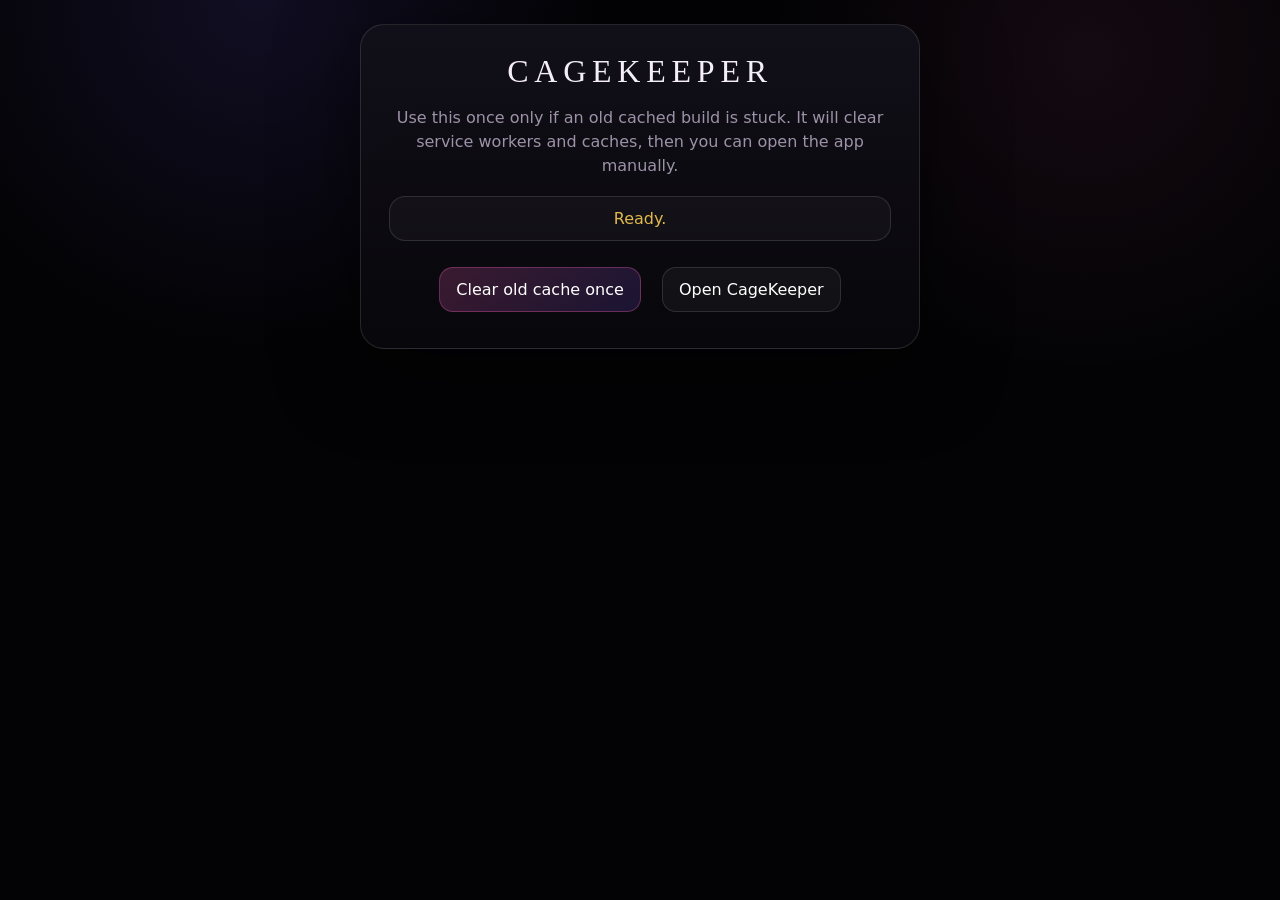
==== reset-once.html @ ca874d58 "Add files via upload" ====
<!doctype html>
<html lang="en">
<head>
  <meta charset="utf-8" />
  <meta name="viewport" content="width=device-width, initial-scale=1" />
  <title>CageKeeper Reset</title>
  <style>
    :root{--bg:#030305;--panel:#0d0b12;--text:#f4eef8;--muted:#9d92a8;--pink:#e65aa9;--purple:#7d5cff;--gold:#e1b94c;--line:rgba(255,255,255,.12)}
    *{box-sizing:border-box} html,body{margin:0;min-height:100%;background:var(--bg)!important;color:var(--text)!important;font-family:Inter,ui-sans-serif,system-ui,-apple-system,"Segoe UI",Roboto,Arial,sans-serif}
    body{display:grid;place-items:center;padding:24px;background:radial-gradient(circle at 20% 0%,rgba(125,92,255,.12),transparent 32%),radial-gradient(circle at 85% 15%,rgba(230,90,169,.08),transparent 28%),#030305!important}
    .box{max-width:560px;width:100%;border:1px solid var(--line);border-radius:24px;background:linear-gradient(180deg,rgba(18,16,25,.95),rgba(8,7,11,.95));box-shadow:0 20px 80px rgba(0,0,0,.55);padding:28px;text-align:center}
    h1{font-family:Georgia,"Times New Roman",serif;font-weight:500;letter-spacing:.18em;text-transform:uppercase;margin:0 0 10px}.muted{color:var(--muted);line-height:1.5}.status{margin:18px 0;padding:12px;border:1px solid var(--line);border-radius:16px;background:rgba(255,255,255,.03);color:var(--gold)}
    button,a{display:inline-flex;align-items:center;justify-content:center;gap:8px;margin:8px;border:1px solid rgba(230,90,169,.35);border-radius:14px;padding:12px 16px;color:#fff;text-decoration:none;background:linear-gradient(135deg,rgba(230,90,169,.22),rgba(125,92,255,.16));cursor:pointer;font:inherit}a.secondary,button.secondary{border-color:var(--line);background:rgba(255,255,255,.04)}
  </style>
</head>
<body>
  <main class="box">
    <h1>CageKeeper</h1>
    <p class="muted">Use this once only if an old cached build is stuck. It will clear service workers and caches, then you can open the app manually.</p>
    <div class="status" id="status">Ready.</div>
    <button id="clearBtn">Clear old cache once</button>
    <a id="openBtn" class="secondary" href="index.html?ck=0.2.3">Open CageKeeper</a>
  </main>
  <script>
    const statusEl = document.getElementById('status');
    document.getElementById('clearBtn').addEventListener('click', async () => {
      statusEl.textContent = 'Clearing…';
      try {
        if ('serviceWorker' in navigator) {
          const regs = await navigator.serviceWorker.getRegistrations();
          await Promise.all(regs.map(reg => reg.unregister()));
        }
        if ('caches' in window) {
          const keys = await caches.keys();
          await Promise.all(keys.map(key => caches.delete(key)));
        }
        statusEl.textContent = 'Cleared. Press Open CageKeeper.';
        document.getElementById('openBtn').href = 'index.html?ck=0.2.3-' + Date.now();
      } catch (err) {
        statusEl.textContent = 'Could not clear automatically. Open CageKeeper anyway, or clear site data in the browser.';
      }
    });
  </script>
</body>
</html>
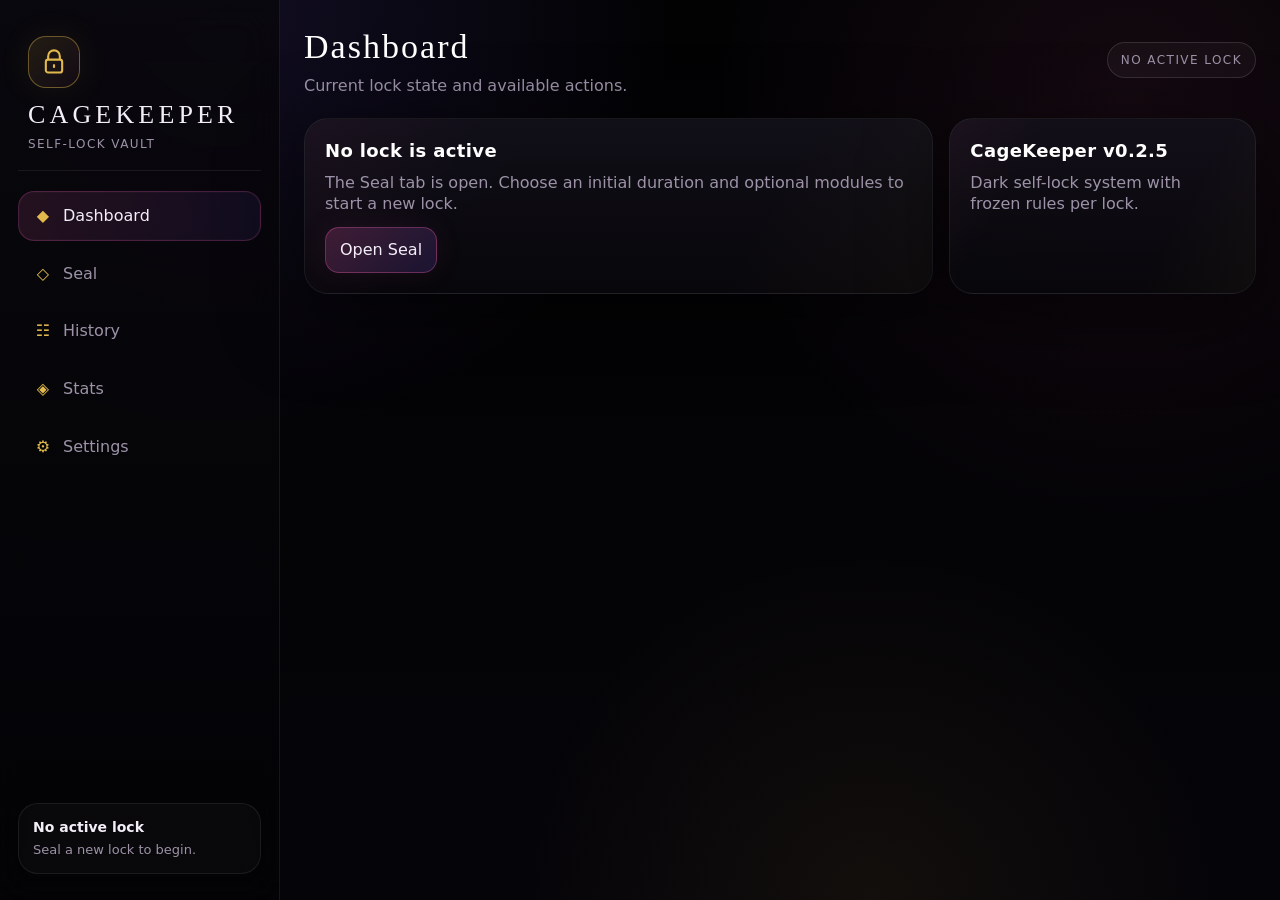
==== commit 1590f882: "Add files via upload" ====
--- a/reset-once.html
+++ b/reset-once.html
@@ -2,44 +2,2320 @@
 <html lang="en">
 <head>
   <meta charset="utf-8" />
-  <meta name="viewport" content="width=device-width, initial-scale=1" />
-  <title>CageKeeper Reset</title>
-  <style>
-    :root{--bg:#030305;--panel:#0d0b12;--text:#f4eef8;--muted:#9d92a8;--pink:#e65aa9;--purple:#7d5cff;--gold:#e1b94c;--line:rgba(255,255,255,.12)}
-    *{box-sizing:border-box} html,body{margin:0;min-height:100%;background:var(--bg)!important;color:var(--text)!important;font-family:Inter,ui-sans-serif,system-ui,-apple-system,"Segoe UI",Roboto,Arial,sans-serif}
-    body{display:grid;place-items:center;padding:24px;background:radial-gradient(circle at 20% 0%,rgba(125,92,255,.12),transparent 32%),radial-gradient(circle at 85% 15%,rgba(230,90,169,.08),transparent 28%),#030305!important}
-    .box{max-width:560px;width:100%;border:1px solid var(--line);border-radius:24px;background:linear-gradient(180deg,rgba(18,16,25,.95),rgba(8,7,11,.95));box-shadow:0 20px 80px rgba(0,0,0,.55);padding:28px;text-align:center}
-    h1{font-family:Georgia,"Times New Roman",serif;font-weight:500;letter-spacing:.18em;text-transform:uppercase;margin:0 0 10px}.muted{color:var(--muted);line-height:1.5}.status{margin:18px 0;padding:12px;border:1px solid var(--line);border-radius:16px;background:rgba(255,255,255,.03);color:var(--gold)}
-    button,a{display:inline-flex;align-items:center;justify-content:center;gap:8px;margin:8px;border:1px solid rgba(230,90,169,.35);border-radius:14px;padding:12px 16px;color:#fff;text-decoration:none;background:linear-gradient(135deg,rgba(230,90,169,.22),rgba(125,92,255,.16));cursor:pointer;font:inherit}a.secondary,button.secondary{border-color:var(--line);background:rgba(255,255,255,.04)}
+  <meta name="viewport" content="width=device-width, initial-scale=1, viewport-fit=cover" />
+  <meta name="theme-color" content="#030305" />
+  <meta name="description" content="CageKeeper self-lock PWA" />
+  <title>CageKeeper</title>
+  <link rel="manifest" href="manifest.json?v=0.2.5" />
+  <link rel="apple-touch-icon" href="assets/icon-192.png" />
+  <style id="cagekeeper-hard-reset">
+    html, body, #app { margin:0; min-height:100%; background:#030305 !important; color:#f4eef8 !important; }
+    body { font-family: Inter, ui-sans-serif, system-ui, -apple-system, "Segoe UI", Roboto, Arial, sans-serif; }
+    .boot { min-height:100vh; display:grid; place-items:center; background:#030305; color:#f4eef8; }
+    .boot div { text-align:center; }
+    .boot h1 { font-family: Georgia, "Times New Roman", serif; letter-spacing:.18em; text-transform:uppercase; font-weight:500; }
+    .boot small { color:#9d92a8; }
+  </style>
+  <style id="cagekeeper-inline-theme">
+:root{
+  --bg:#030305;
+  --bg2:#08070b;
+  --panel:#0d0b12;
+  --panel2:#121019;
+  --panel3:#17131f;
+  --line:rgba(255,255,255,.075);
+  --line2:rgba(255,255,255,.12);
+  --text:#f4eef8;
+  --muted:#9d92a8;
+  --faint:#665c72;
+  --pink:#e65aa9;
+  --purple:#7d5cff;
+  --gold:#e1b94c;
+  --red:#d84d5f;
+  --ice:#dcecff;
+  --good:#b7f5d4;
+  --shadow:0 20px 80px rgba(0,0,0,.55);
+  --radius:24px;
+  --radius2:16px;
+  --mono:ui-monospace,SFMono-Regular,Menlo,Monaco,Consolas,"Liberation Mono",monospace;
+  --serif:Georgia,"Times New Roman",serif;
+}
+*{box-sizing:border-box}
+html,body{min-height:100%;background:var(--bg);color:var(--text)}
+body{margin:0;font-family:Inter,ui-sans-serif,system-ui,-apple-system,"Segoe UI",Roboto,Arial,sans-serif;line-height:1.35;overflow-x:hidden}
+button,input,select,textarea{font:inherit}
+button{cursor:pointer}
+button:disabled{cursor:not-allowed;opacity:.45}
+.app-shell{min-height:100vh;display:grid;grid-template-columns:280px minmax(0,1fr);background:
+  radial-gradient(circle at 18% 0%, rgba(125,92,255,.12), transparent 32%),
+  radial-gradient(circle at 88% 12%, rgba(230,90,169,.08), transparent 30%),
+  radial-gradient(circle at 68% 100%, rgba(225,185,76,.06), transparent 28%),
+  linear-gradient(180deg,#020203 0%,#050408 100%)}
+.sidebar{position:sticky;top:0;height:100vh;padding:26px 18px;border-right:1px solid var(--line);background:linear-gradient(180deg,rgba(9,8,13,.92),rgba(3,3,5,.78));backdrop-filter:blur(18px);display:flex;flex-direction:column;gap:20px}
+.brand{padding:10px 10px 18px;border-bottom:1px solid var(--line)}
+.brand-mark{width:52px;height:52px;border:1px solid rgba(225,185,76,.42);border-radius:18px;display:grid;place-items:center;margin-bottom:14px;background:linear-gradient(135deg,rgba(225,185,76,.12),rgba(230,90,169,.05));box-shadow:0 0 34px rgba(225,185,76,.08)}
+.brand-mark svg{width:28px;height:28px;fill:none;stroke:var(--gold);stroke-width:1.8}
+.brand h1{font-family:var(--serif);font-weight:500;font-size:26px;line-height:1;margin:0;letter-spacing:.16em;text-transform:uppercase;color:var(--text)}
+.brand p{margin:8px 0 0;color:var(--muted);font-size:12px;letter-spacing:.12em;text-transform:uppercase}
+.nav{display:grid;gap:8px}
+.nav button{border:1px solid transparent;border-radius:16px;background:transparent;color:var(--muted);padding:13px 14px;text-align:left;display:flex;align-items:center;gap:10px;transition:.18s ease}
+.nav button:hover{background:rgba(255,255,255,.035);color:var(--text)}
+.nav button.active{background:linear-gradient(90deg,rgba(230,90,169,.13),rgba(125,92,255,.08));border-color:rgba(230,90,169,.24);color:var(--text);box-shadow:inset 0 0 0 1px rgba(255,255,255,.015)}
+.nav button.locked{opacity:.35;display:none}
+.nav-icon{width:20px;text-align:center;color:var(--gold)}
+.side-status{margin-top:auto;border:1px solid var(--line);border-radius:20px;background:rgba(255,255,255,.025);padding:14px;color:var(--muted);font-size:13px}
+.side-status strong{display:block;color:var(--text);font-size:14px;margin-bottom:5px}
+.main{min-width:0;padding:24px 24px 90px}
+.topbar{display:flex;align-items:center;justify-content:space-between;gap:16px;margin-bottom:22px;max-width:1280px}
+.topbar h2{font-family:var(--serif);font-weight:500;margin:0;font-size:34px;letter-spacing:.06em;color:#fff}
+.topbar p{margin:5px 0 0;color:var(--muted)}
+.status-pill{border:1px solid var(--line2);border-radius:999px;background:rgba(255,255,255,.035);padding:9px 13px;color:var(--muted);font-size:12px;text-transform:uppercase;letter-spacing:.12em;white-space:nowrap}
+.status-pill b{color:var(--gold);font-weight:600}
+.grid{display:grid;grid-template-columns:repeat(12,minmax(0,1fr));gap:16px;max-width:1280px}
+.card{grid-column:span 12;border:1px solid var(--line);border-radius:var(--radius);background:linear-gradient(180deg,rgba(18,16,25,.92),rgba(8,7,11,.92));box-shadow:var(--shadow);padding:20px;position:relative;overflow:hidden}
+.card::before{content:"";position:absolute;inset:0;border-radius:inherit;background:linear-gradient(120deg,rgba(230,90,169,.05),transparent 25%,transparent 70%,rgba(225,185,76,.035));pointer-events:none}
+.card > *{position:relative}
+.card.compact{padding:16px}
+.card h3,.card h4{margin:0 0 8px;color:#fff;font-weight:650;letter-spacing:.02em}
+.card h3{font-size:18px}.card h4{font-size:15px}
+.card p{color:var(--muted);margin:0 0 12px}.card small{color:var(--faint)}
+.span-3{grid-column:span 3}.span-4{grid-column:span 4}.span-5{grid-column:span 5}.span-6{grid-column:span 6}.span-7{grid-column:span 7}.span-8{grid-column:span 8}.span-9{grid-column:span 9}
+.timer-card{padding:24px;background:radial-gradient(circle at 50% 0%,rgba(125,92,255,.12),transparent 38%),linear-gradient(180deg,rgba(14,12,20,.95),rgba(3,3,5,.96))}
+.timer-label{display:flex;justify-content:space-between;align-items:center;color:var(--muted);font-size:12px;text-transform:uppercase;letter-spacing:.15em;margin-bottom:16px}
+.timer{display:grid;grid-template-columns:repeat(4,minmax(0,1fr));gap:10px}
+.timer-unit{border:1px solid rgba(255,255,255,.09);border-radius:20px;padding:18px 10px;text-align:center;background:linear-gradient(180deg,rgba(255,255,255,.045),rgba(255,255,255,.018));min-height:100px;display:grid;place-items:center;align-content:center}
+.timer-unit strong{font-family:var(--mono);font-size:clamp(26px,5vw,48px);font-weight:700;line-height:1;color:#fff;text-shadow:0 0 20px rgba(230,90,169,.10)}
+.timer-unit span{display:block;margin-top:8px;color:var(--muted);font-size:11px;text-transform:uppercase;letter-spacing:.12em}
+.timer.frozen .timer-unit{border-color:rgba(220,236,255,.18);background:linear-gradient(180deg,rgba(220,236,255,.06),rgba(255,255,255,.018))}
+.freeze-badge{font-size:32px;line-height:1;color:var(--ice);filter:drop-shadow(0 0 18px rgba(220,236,255,.32));margin-right:10px}.frozen-title{color:var(--ice)!important}.muted{color:var(--muted)!important}.faint{color:var(--faint)!important}.gold{color:var(--gold)!important}.pink{color:var(--pink)!important}.ice{color:var(--ice)!important}.good{color:var(--good)!important}.red{color:var(--red)!important}
+.btn-row{display:flex;flex-wrap:wrap;gap:10px;margin-top:12px}.btn-row.no-top{margin-top:0}
+.btn{border:1px solid var(--line2);border-radius:14px;padding:11px 14px;color:var(--text);background:rgba(255,255,255,.04);transition:.18s ease;display:inline-flex;align-items:center;gap:8px;justify-content:center;min-height:42px}
+.btn:hover{transform:translateY(-1px);border-color:rgba(230,90,169,.32);background:rgba(230,90,169,.08)}
+.btn.primary{border-color:rgba(230,90,169,.35);background:linear-gradient(135deg,rgba(230,90,169,.22),rgba(125,92,255,.16));box-shadow:0 0 30px rgba(230,90,169,.08)}
+.btn.gold{border-color:rgba(225,185,76,.35);background:rgba(225,185,76,.10);color:#fff}.btn.danger{border-color:rgba(216,77,95,.4);background:rgba(216,77,95,.11)}.btn.ghost{background:transparent}.btn.full{width:100%}
+.section-title{display:flex;justify-content:space-between;gap:12px;align-items:flex-start;margin:8px 0 12px}.section-title h3{margin:0}.section-title p{margin:4px 0 0;color:var(--muted);font-size:13px}
+.form-grid{display:grid;grid-template-columns:repeat(12,minmax(0,1fr));gap:14px}.field{grid-column:span 12}.field.half{grid-column:span 6}.field.third{grid-column:span 4}.field.quarter{grid-column:span 3}
+label.label{display:block;color:var(--muted);font-size:12px;letter-spacing:.08em;text-transform:uppercase;margin-bottom:7px}
+input[type="text"],input[type="number"],select,textarea{width:100%;border:1px solid var(--line2);border-radius:14px;background:rgba(0,0,0,.28);color:var(--text);padding:11px 12px;outline:none}textarea{min-height:80px;resize:vertical}select option{background:#111;color:#fff}input:focus,select:focus,textarea:focus{border-color:rgba(230,90,169,.45);box-shadow:0 0 0 3px rgba(230,90,169,.08)}
+.toggle-row{display:flex;align-items:center;justify-content:space-between;gap:16px;border:1px solid var(--line);border-radius:18px;background:rgba(255,255,255,.025);padding:14px;margin:10px 0}.toggle-row strong{display:block;color:#fff}.toggle-row span{display:block;color:var(--muted);font-size:13px;margin-top:2px}.toggle{position:relative;width:54px;height:30px;flex:0 0 auto}.toggle input{position:absolute;opacity:0}.toggle i{position:absolute;inset:0;border-radius:999px;background:#272331;border:1px solid var(--line2);transition:.18s}.toggle i::after{content:"";position:absolute;top:4px;left:4px;width:20px;height:20px;border-radius:50%;background:#8a8197;transition:.18s}.toggle input:checked + i{background:linear-gradient(90deg,rgba(230,90,169,.55),rgba(125,92,255,.45));border-color:rgba(230,90,169,.45)}.toggle input:checked + i::after{left:28px;background:#fff}
+.stepper{border:1px solid var(--line);border-radius:20px;background:rgba(255,255,255,.025);padding:14px}.stepper-title{display:flex;justify-content:space-between;align-items:center;color:#fff;margin-bottom:12px}.stepper-title small{color:var(--muted)}.stepper-grid{display:grid;grid-template-columns:repeat(3,1fr);gap:10px}.step-col{text-align:center;border:1px solid var(--line);border-radius:16px;background:rgba(0,0,0,.18);padding:8px}.step-col button{width:100%;height:34px;border:0;background:transparent;color:var(--gold);font-size:22px;line-height:1}.step-col .val{font-family:var(--mono);font-size:30px;color:#fff;line-height:1.15;padding:5px 0}.step-col .unit{color:var(--muted);font-size:10px;text-transform:uppercase;letter-spacing:.1em;margin-bottom:2px}.step-col button:hover{color:#fff;background:rgba(255,255,255,.04);border-radius:10px}
+.feature-box,.extension-box{border:1px solid var(--line);border-radius:22px;background:rgba(255,255,255,.02);padding:16px;margin:12px 0}.feature-box.disabled,.extension-box.disabled{opacity:.58}.sub-panel{border:1px solid var(--line);border-radius:18px;background:rgba(0,0,0,.18);padding:14px;margin-top:12px}.split{display:grid;grid-template-columns:1fr 1fr;gap:14px}.three{display:grid;grid-template-columns:repeat(3,1fr);gap:14px}.pill-list{display:flex;flex-wrap:wrap;gap:8px}.mini-pill{border:1px solid var(--line);border-radius:999px;padding:7px 10px;background:rgba(255,255,255,.025);color:var(--muted);font-size:12px}.mini-pill b{color:var(--text)}
+.stat{border:1px solid var(--line);border-radius:18px;background:rgba(255,255,255,.025);padding:14px}.stat .k{display:block;color:var(--muted);font-size:11px;text-transform:uppercase;letter-spacing:.1em;margin-bottom:8px}.stat .v{font-family:var(--mono);font-size:22px;color:#fff}.stat .v.small{font-size:16px;white-space:normal}.stats-grid{display:grid;grid-template-columns:repeat(4,minmax(0,1fr));gap:12px}
+.log{display:grid;gap:10px}.log-entry{border-left:2px solid rgba(230,90,169,.35);padding:9px 10px;background:rgba(255,255,255,.018);border-radius:0 12px 12px 0}.log-entry time{display:block;color:var(--faint);font-size:11px;text-transform:uppercase;letter-spacing:.08em}.log-entry strong{display:block;margin:2px 0 3px;color:#fff}.log-entry p{margin:0;color:var(--muted);font-size:13px}.log-entry.freeze{border-color:rgba(220,236,255,.5)}.log-entry.good{border-color:rgba(225,185,76,.55)}.log-entry.danger{border-color:rgba(216,77,95,.5)}
+.table{width:100%;border-collapse:separate;border-spacing:0 8px}.table th{color:var(--muted);font-size:11px;text-transform:uppercase;letter-spacing:.08em;text-align:left;font-weight:600}.table td{background:rgba(255,255,255,.025);border-top:1px solid var(--line);border-bottom:1px solid var(--line);padding:10px}.table td:first-child{border-left:1px solid var(--line);border-radius:12px 0 0 12px}.table td:last-child{border-right:1px solid var(--line);border-radius:0 12px 12px 0;text-align:right}.small-input{max-width:100px}.inline-actions{display:flex;gap:8px;justify-content:flex-end;align-items:center}.hidden{display:none!important}.hr{height:1px;background:var(--line);margin:16px 0}.notice{border:1px solid rgba(225,185,76,.22);border-radius:18px;background:rgba(225,185,76,.055);padding:14px;color:var(--muted)}.empty{border:1px dashed var(--line2);border-radius:20px;padding:24px;text-align:center;color:var(--muted);background:rgba(255,255,255,.015)}
+.mobile-nav{display:none;position:fixed;left:12px;right:12px;bottom:12px;z-index:20;border:1px solid var(--line2);border-radius:22px;background:rgba(8,7,11,.88);backdrop-filter:blur(20px);padding:8px;box-shadow:var(--shadow)}.mobile-nav-inner{display:grid;grid-template-columns:repeat(5,1fr);gap:6px}.mobile-nav button{border:0;background:transparent;color:var(--muted);border-radius:16px;padding:9px 4px;font-size:11px}.mobile-nav button.active{background:rgba(230,90,169,.12);color:#fff}.mobile-nav button.locked{display:none}.toast-wrap{position:fixed;right:18px;bottom:18px;display:grid;gap:10px;z-index:30}.toast{border:1px solid var(--line2);background:rgba(12,10,16,.94);color:#fff;border-radius:16px;padding:12px 14px;box-shadow:var(--shadow);max-width:340px}.toast small{display:block;color:var(--muted);margin-top:2px}
+@media (max-width:1000px){.app-shell{grid-template-columns:1fr}.sidebar{display:none}.mobile-nav{display:block}.main{padding:18px 14px 100px}.topbar{align-items:flex-start}.topbar h2{font-size:28px}.span-3,.span-4,.span-5,.span-6,.span-7,.span-8,.span-9{grid-column:span 12}.split,.three{grid-template-columns:1fr}.stats-grid{grid-template-columns:repeat(2,minmax(0,1fr))}.timer{grid-template-columns:repeat(2,minmax(0,1fr))}.field.half,.field.third,.field.quarter{grid-column:span 12}}
+@media (max-width:520px){.topbar{display:block}.status-pill{display:inline-flex;margin-top:12px}.stats-grid{grid-template-columns:1fr}.timer-unit{min-height:86px}.timer-unit strong{font-size:34px}.card{padding:16px}.stepper-grid{gap:6px}.step-col .val{font-size:24px}.btn{width:100%}.btn-row .btn{width:auto;flex:1 1 auto}}
+
+/* v0.2.5 Big Black Deck */
+.deck-select-grid{display:grid;grid-template-columns:repeat(auto-fill,minmax(128px,1fr));gap:12px;margin-top:14px}
+.deck-select-card{border:1px solid var(--line);border-radius:18px;background:rgba(255,255,255,.025);color:var(--text);padding:8px;display:grid;gap:7px;text-align:left;transition:.18s ease;min-height:0}
+.deck-select-card:hover{transform:translateY(-2px);border-color:rgba(230,90,169,.35);background:rgba(230,90,169,.06)}
+.deck-select-card.selected{border-color:rgba(225,185,76,.65);box-shadow:0 0 0 2px rgba(225,185,76,.10),0 0 30px rgba(225,185,76,.08)}
+.deck-select-card img{width:100%;aspect-ratio:2/3;object-fit:cover;border-radius:12px;background:#050408;border:1px solid rgba(255,255,255,.08)}
+.deck-select-card span{font-weight:700;color:#fff;line-height:1.1}
+.deck-select-card small{color:var(--muted);font-size:11px;line-height:1.2}
+.bbd-hand{display:flex;gap:16px;flex-wrap:wrap;align-items:flex-start;margin-top:14px}
+.bbd-card-back{border:1px solid var(--line2);background:rgba(0,0,0,.25);border-radius:18px;padding:8px;transition:.18s ease;max-width:180px}
+.bbd-card-back:hover{transform:translateY(-4px) rotate(-1deg);border-color:rgba(230,90,169,.45);box-shadow:0 18px 60px rgba(0,0,0,.35),0 0 30px rgba(230,90,169,.10)}
+.bbd-card-back img{display:block;width:100%;aspect-ratio:2/3;object-fit:cover;border-radius:12px}
+.bbd-last{display:flex;gap:14px;align-items:center;border:1px solid var(--line);border-radius:18px;background:rgba(255,255,255,.025);padding:10px;margin:12px 0}
+.bbd-last img{width:74px;aspect-ratio:2/3;object-fit:cover;border-radius:10px;border:1px solid rgba(255,255,255,.08)}
+.bbd-last p{margin:4px 0 0;color:var(--muted)}
+.obligation-rule{margin:14px 0}
+@media (max-width:520px){.deck-select-grid{grid-template-columns:repeat(2,minmax(0,1fr))}.bbd-card-back{max-width:calc(50% - 8px)}}
+
   </style>
 </head>
 <body>
-  <main class="box">
-    <h1>CageKeeper</h1>
-    <p class="muted">Use this once only if an old cached build is stuck. It will clear service workers and caches, then you can open the app manually.</p>
-    <div class="status" id="status">Ready.</div>
-    <button id="clearBtn">Clear old cache once</button>
-    <a id="openBtn" class="secondary" href="index.html?ck=0.2.3">Open CageKeeper</a>
-  </main>
-  <script>
-    const statusEl = document.getElementById('status');
-    document.getElementById('clearBtn').addEventListener('click', async () => {
-      statusEl.textContent = 'Clearing…';
-      try {
-        if ('serviceWorker' in navigator) {
-          const regs = await navigator.serviceWorker.getRegistrations();
-          await Promise.all(regs.map(reg => reg.unregister()));
+  <div id="app" class="boot"><div><h1>CageKeeper</h1><small>Loading the vault…</small></div></div>
+  <script id="cagekeeper-inline-app">
+/* CageKeeper v0.2.5 Evil Dice + Big Black Deck + Obligations */
+(() => {
+  'use strict';
+
+  const STORAGE_KEY = 'cagekeeper_v020_state';
+  const VERSION = '0.2.5';
+  const DAY = 86400000;
+  const HOUR = 3600000;
+  const MINUTE = 60000;
+
+  const STORE = {
+    removeTime: { cost: 100, amountMs: 30 * MINUTE },
+    unfreeze: { cost: 250 },
+    reduceVisitors: { cost: 150, amount: 5 }
+  };
+
+  const EVIL_DICE_ODDS = { removeTime: 8, pillory: 6, freeze: 6, addTime: 80 };
+
+  const BIG_BLACK_DECK_CARDS = [
+    { id: 'mercy-spark', name: 'Mercy Spark', effect: 'removeTime', amountMs: 30 * MINUTE, text: 'Remove 30 minutes', img: 'assets/cards/mercy-spark.png' },
+    { id: 'key-fragment', name: 'Key Fragment', effect: 'removeTime', amountMs: HOUR, text: 'Remove 1 hour', img: 'assets/cards/key-fragment.png' },
+    { id: 'iron-minute', name: 'Iron Minute', effect: 'addTime', amountMs: 30 * MINUTE, text: 'Add 30 minutes', img: 'assets/cards/iron-minute.png' },
+    { id: 'locked-hour', name: 'Locked Hour', effect: 'addTime', amountMs: HOUR, text: 'Add 1 hour', img: 'assets/cards/locked-hour.png' },
+    { id: 'heavy-chain', name: 'Heavy Chain', effect: 'addTime', amountMs: 2 * HOUR, text: 'Add 2 hours', img: 'assets/cards/heavy-chain.png' },
+    { id: 'cruel-sentence', name: 'Cruel Sentence', effect: 'addTime', amountMs: 4 * HOUR, text: 'Add 4 hours', img: 'assets/cards/cruel-sentence.png' },
+    { id: 'frozen-key', name: 'Frozen Key', effect: 'freeze', text: 'Freeze', img: 'assets/cards/frozen-key.png' },
+    { id: 'thawing-seal', name: 'Thawing Seal', effect: 'unfreeze', text: 'Unfreeze', img: 'assets/cards/thawing-seal.png' },
+    { id: 'unstable-seal', name: 'Unstable Seal', effect: 'freezeUnfreeze', text: 'Freeze / Unfreeze', img: 'assets/cards/unstable-seal.png' },
+    { id: 'public-notice', name: 'Public Notice', effect: 'pillory', durationMs: 30 * MINUTE, text: 'Pillory 30 minutes', img: 'assets/cards/public-notice.png' },
+    { id: 'public-sentence', name: 'Public Sentence', effect: 'pillory', durationMs: HOUR, text: 'Pillory 1 hour', img: 'assets/cards/public-sentence.png' },
+    { id: 'more-witnesses', name: 'More Witnesses', effect: 'addVisitors', amount: 5, text: 'Add 5 required visitors', img: 'assets/cards/more-witnesses.png' },
+    { id: 'crowded-room', name: 'Crowded Room', effect: 'addVisitors', amount: 10, text: 'Add 10 required visitors', img: 'assets/cards/crowded-room.png' },
+    { id: 'fewer-witnesses', name: 'Fewer Witnesses', effect: 'removeVisitors', amount: 5, text: 'Remove 5 required visitors', img: 'assets/cards/fewer-witnesses.png' },
+    { id: 'blank-card', name: 'Blank Card', effect: 'nothing', text: 'Nothing', img: 'assets/cards/blank-card.png' }
+  ];
+  const BIG_BLACK_DECK_CARD_BACK = 'assets/cards/card-back.png';
+  const DEFAULT_BIG_BLACK_DECK_IDS = BIG_BLACK_DECK_CARDS.map(c => c.id);
+
+  const EXT_KEYS = ['dailyCheckIn','dice','evilDice','wheel','bigBlackDeck','tasks','randomEvents','unlockGamble','rewardStore','obligations'];
+
+  const defaultSeal = () => ({
+    duration: {
+      min: { d: 0, h: 1, m: 0 },
+      max: { d: 0, h: 2, m: 0 }
+    },
+    shareDuration: { d: 0, h: 1, m: 0 },
+    features: {
+      freeze: { enabled: true },
+      hygiene: {
+        enabled: false,
+        regularity: { d: 1, h: 0, m: 0 },
+        allowed: { d: 0, h: 0, m: 10 },
+        freezeDuringOpening: true,
+        penalties: {
+          addTime: { enabled: true, amount: { d: 0, h: 1, m: 0 } },
+          pillory: { enabled: false, duration: { d: 0, h: 0, m: 30 } },
+          freeze: { enabled: false }
         }
-        if ('caches' in window) {
-          const keys = await caches.keys();
-          await Promise.all(keys.map(key => caches.delete(key)));
+      },
+      pillory: {
+        enabled: false,
+        timePerVote: { d: 0, h: 0, m: 30 }
+      },
+      shareLink: {
+        enabled: false,
+        addPerVote: { d: 0, h: 0, m: 30 },
+        removePerVote: { d: 0, h: 0, m: 10 },
+        visitorsRequired: 50
+      }
+    },
+    extensions: {
+      dailyCheckIn: {
+        enabled: false,
+        regularity: { d: 1, h: 0, m: 0 },
+        window: { d: 0, h: 12, m: 0 },
+        penalties: {
+          addTime: { enabled: true, amount: { d: 0, h: 1, m: 0 } },
+          pillory: { enabled: false, duration: { d: 0, h: 0, m: 30 } },
+          freeze: { enabled: false }
         }
-        statusEl.textContent = 'Cleared. Press Open CageKeeper.';
-        document.getElementById('openBtn').href = 'index.html?ck=0.2.3-' + Date.now();
-      } catch (err) {
-        statusEl.textContent = 'Could not clear automatically. Open CageKeeper anyway, or clear site data in the browser.';
+      },
+      dice: {
+        enabled: false,
+        mode: 'nonCumulative',
+        regularity: { d: 1, h: 0, m: 0 },
+        diceType: 6,
+        multiplier: { d: 0, h: 0, m: 30 }
+      },
+      evilDice: {
+        enabled: false,
+        mode: 'nonCumulative',
+        regularity: { d: 1, h: 0, m: 0 }
+      },
+      wheel: {
+        enabled: false,
+        mode: 'cumulative',
+        regularity: { d: 1, h: 0, m: 0 },
+        slices: [
+          { id: uid('slice'), label: '+30m', effect: 'addTime', amount: { d: 0, h: 0, m: 30 } },
+          { id: uid('slice'), label: '-30m', effect: 'removeTime', amount: { d: 0, h: 0, m: 30 } },
+          { id: uid('slice'), label: 'Add / Remove 1h', effect: 'addRemoveTime', amount: { d: 0, h: 1, m: 0 } },
+          { id: uid('slice'), label: 'Freeze / Unfreeze', effect: 'freezeUnfreeze' },
+          { id: uid('slice'), label: 'Pillory 30m', effect: 'pillory', duration: { d: 0, h: 0, m: 30 } }
+        ]
+      },
+      bigBlackDeck: {
+        enabled: false,
+        mode: 'nonCumulative',
+        regularity: { d: 1, h: 0, m: 0 },
+        handSize: 3,
+        selectedCardIds: DEFAULT_BIG_BLACK_DECK_IDS.slice()
+      },
+      tasks: {
+        enabled: false,
+        mode: 'nonCumulative',
+        regularity: { d: 1, h: 0, m: 0 },
+        taskList: [
+          { id: uid('task'), name: 'Complete a task', description: '' }
+        ],
+        penalties: {
+          addTime: { enabled: true, amount: { d: 0, h: 1, m: 0 } },
+          pillory: { enabled: false, duration: { d: 0, h: 0, m: 30 } },
+          freeze: { enabled: false }
+        }
+      },
+      randomEvents: {
+        enabled: false,
+        difficulty: 'normal'
+      },
+      unlockGamble: {
+        enabled: false,
+        unlockWeight: 1,
+        deniedWeight: 4,
+        penalties: {
+          addTime: { enabled: true, amount: { d: 0, h: 4, m: 0 } },
+          pillory: { enabled: false, duration: { d: 0, h: 0, m: 30 } },
+          freeze: { enabled: false },
+          addVisitors: { enabled: false, amount: 10 }
+        }
+      },
+      rewardStore: {
+        enabled: false
+      },
+      obligations: {
+        enabled: false,
+        rules: [defaultObligationRule()]
       }
+    }
+  });
+
+  function defaultObligationRule() {
+    return {
+      id: uid('obligation'),
+      name: 'Daily Evil Dice',
+      action: 'evilDice',
+      regularity: { d: 1, h: 0, m: 0 },
+      window: { d: 0, h: 12, m: 0 },
+      penalty: {
+        type: 'addTime',
+        amount: { d: 0, h: 2, m: 0 },
+        pilloryDuration: { d: 0, h: 1, m: 0 },
+        visitors: 5,
+        points: 100
+      }
+    };
+  }
+
+  let state = loadState();
+  let toastQueue = [];
+  let tickInterval = null;
+
+  function uid(prefix='id') {
+    return `${prefix}_${Date.now().toString(36)}_${Math.random().toString(36).slice(2,8)}`;
+  }
+
+  function loadState() {
+    try {
+      const raw = localStorage.getItem(STORAGE_KEY);
+      if (raw) {
+        const parsed = JSON.parse(raw);
+        return normalizeState(parsed);
+      }
+    } catch (err) {
+      console.warn('Failed to load state', err);
+    }
+    return normalizeState({ version: VERSION, tab: 'dashboard', seal: defaultSeal(), activeLock: null, archive: [] });
+  }
+
+  function normalizeState(s) {
+    const base = { version: VERSION, tab: 'dashboard', seal: defaultSeal(), activeLock: null, archive: [] };
+    const merged = deepMerge(base, s || {});
+    if (!merged.seal) merged.seal = defaultSeal();
+    if (!Array.isArray(merged.archive)) merged.archive = [];
+    if (!merged.tab) merged.tab = 'dashboard';
+    if (merged.activeLock) migrateActiveLock(merged.activeLock);
+    return merged;
+  }
+
+  function migrateActiveLock(lock) {
+    if (!lock) return lock;
+    if (!lock.pillory || typeof lock.pillory !== 'object') lock.pillory = initPilloryRuntime();
+    if (!Array.isArray(lock.pillory.activePillories)) {
+      const oldP = lock.pillory;
+      lock.pillory = initPilloryRuntime();
+      if (oldP && oldP.active) {
+        lock.pillory.activePillories.push({
+          id: oldP.id || uid('pillory'),
+          active: true,
+          startedAt: oldP.startedAt || Date.now(),
+          endsAt: oldP.endsAt || Date.now(),
+          votes: oldP.votes || 0,
+          addedMs: oldP.addedMs || 0,
+          queue: Array.isArray(oldP.queue) ? oldP.queue : [],
+          intensity: oldP.intensity || 'unknown',
+          source: oldP.source || 'pillory',
+          summaryLogged: !!oldP.summaryLogged
+        });
+        lock.pillory.active = true;
+      }
+    }
+    if (lock.shareLink?.locations) {
+      const now = Date.now();
+      lock.shareLink.locations.chatroom = normalizeShareLocation(lock.shareLink.locations.chatroom, 'chatroom', now);
+      lock.shareLink.locations.forum = normalizeShareLocation(lock.shareLink.locations.forum, 'forum', now);
+      delete lock.shareLink.locations.socialFeed;
+      delete lock.shareLink.locations.privateGroup;
+    }
+    lock.extensions = lock.extensions || {};
+    lock.sealedRules = lock.sealedRules || buildSealedRules(state?.seal || defaultSeal());
+    const now = Date.now();
+    if (!lock.extensions.evilDice) lock.extensions.evilDice = initEvilDiceRuntime(lock.sealedRules, now);
+    if (!lock.extensions.bigBlackDeck) lock.extensions.bigBlackDeck = initBigBlackDeckRuntime(lock.sealedRules, now);
+    if (!lock.extensions.obligations) lock.extensions.obligations = initObligationsRuntime(lock.sealedRules, now);
+    lock.totals = { ...defaultTotals(), ...(lock.totals || {}) };
+    return lock;
+  }
+
+  function deepMerge(target, source) {
+    if (!source || typeof source !== 'object') return target;
+    const out = Array.isArray(target) ? [...target] : { ...target };
+    for (const [key, value] of Object.entries(source)) {
+      if (value && typeof value === 'object' && !Array.isArray(value) && target[key] && typeof target[key] === 'object' && !Array.isArray(target[key])) {
+        out[key] = deepMerge(target[key], value);
+      } else {
+        out[key] = value;
+      }
+    }
+    return out;
+  }
+
+  function saveState() {
+    try { localStorage.setItem(STORAGE_KEY, JSON.stringify(state)); } catch (err) { console.warn('save failed', err); }
+  }
+
+  function clone(obj) { return JSON.parse(JSON.stringify(obj)); }
+
+  function timeObjToMs(t) {
+    if (!t) return 0;
+    return Math.max(0, (Number(t.d)||0) * DAY + (Number(t.h)||0) * HOUR + (Number(t.m)||0) * MINUTE);
+  }
+
+  function msToParts(ms) {
+    ms = Math.max(0, Math.floor(ms || 0));
+    const d = Math.floor(ms / DAY); ms -= d * DAY;
+    const h = Math.floor(ms / HOUR); ms -= h * HOUR;
+    const m = Math.floor(ms / MINUTE); ms -= m * MINUTE;
+    const s = Math.floor(ms / 1000);
+    return { d, h, m, s };
+  }
+
+  function formatMs(ms, opts={}) {
+    const p = msToParts(ms);
+    const parts = [];
+    if (p.d || opts.full) parts.push(`${p.d}d`);
+    if (p.h || p.d || opts.full) parts.push(`${p.h}h`);
+    if (p.m || p.h || p.d || opts.full) parts.push(`${p.m}m`);
+    if (!parts.length) parts.push(`${p.s}s`);
+    return parts.join(' ');
+  }
+
+  function fmtDate(ts) {
+    if (!ts) return '—';
+    return new Date(ts).toLocaleString([], { dateStyle: 'medium', timeStyle: 'short' });
+  }
+
+  function fmtTime(ts) {
+    if (!ts) return '—';
+    return new Date(ts).toLocaleTimeString([], { hour: '2-digit', minute: '2-digit' });
+  }
+
+  function clampNum(n, min, max) {
+    n = Number(n);
+    if (!Number.isFinite(n)) n = min;
+    return Math.max(min, Math.min(max, n));
+  }
+
+  function randInt(min, max) { return Math.floor(Math.random() * (max - min + 1)) + min; }
+  function randFloat(min, max) { return Math.random() * (max - min) + min; }
+  function sample(arr) { return arr[Math.floor(Math.random() * arr.length)]; }
+
+  function poisson(lambda) {
+    lambda = Math.max(0, lambda);
+    if (lambda === 0) return 0;
+    if (lambda < 35) {
+      const L = Math.exp(-lambda);
+      let k = 0, p = 1;
+      do { k++; p *= Math.random(); } while (p > L);
+      return k - 1;
+    }
+    // Normal approximation for large lambdas.
+    const z = Math.sqrt(-2 * Math.log(Math.random())) * Math.cos(2 * Math.PI * Math.random());
+    return Math.max(0, Math.round(lambda + Math.sqrt(lambda) * z));
+  }
+
+  function chance(percent) { return Math.random() * 100 < percent; }
+
+  function navigate(tab) {
+    if (tab === 'seal' && state.activeLock) tab = 'dashboard';
+    state.tab = tab;
+    saveState();
+    render();
+  }
+
+  function getLock() { return state.activeLock; }
+  function rules() { return state.activeLock?.sealedRules || null; }
+
+  function defaultTotals() {
+    return {
+      timeAddedMs: 0,
+      timeRemovedMs: 0,
+      totalFrozenMs: 0,
+      freezeCount: 0,
+      hygieneOpenings: 0,
+      hygieneExceeded: 0,
+      pilloryEvents: 0,
+      pilloryVotes: 0,
+      pilloryTimeAddedMs: 0,
+      shareEvents: 0,
+      shareVisitors: 0,
+      shareAddVotes: 0,
+      shareRemoveVotes: 0,
+      shareNetTimeMs: 0,
+      tasksCompleted: 0,
+      tasksFailed: 0,
+      dailyCheckIns: 0,
+      dailyMissed: 0,
+      diceRolls: 0,
+      wheelSpins: 0,
+      randomEvents: 0,
+      unlockGambleRolls: 0,
+      unlockGambleDenied: 0,
+      evilDiceRolls: 0,
+      evilDiceTimeAddedMs: 0,
+      evilDiceTimeRemovedMs: 0,
+      bigBlackDeckHands: 0,
+      bigBlackDeckCardsPicked: 0,
+      obligationsCompleted: 0,
+      obligationsFailed: 0
+    };
+  }
+
+  function addEvent(type, title, message, source='core', metadata={}) {
+    const lock = getLock();
+    if (!lock) return;
+    lock.timeline.unshift({ id: uid('event'), timestamp: Date.now(), type, title, message, source, metadata });
+    if (lock.timeline.length > 1000) lock.timeline.length = 1000;
+  }
+
+  function toast(title, message='') {
+    toastQueue.push({ id: uid('toast'), title, message, createdAt: Date.now() });
+    if (toastQueue.length > 4) toastQueue.shift();
+    setTimeout(() => { toastQueue = toastQueue.slice(1); renderToasts(); }, 3600);
+    renderToasts();
+  }
+
+  function remainingMs(lock=getLock()) {
+    if (!lock) return 0;
+    if (lock.status === 'completed') return 0;
+    if (lock.freeze?.active) return Math.max(0, lock.freeze.remainingMsAtFreeze || 0);
+    if (lock.hygiene?.active && lock.hygiene.freezeDuringOpening) return Math.max(0, lock.hygiene.remainingMsAtOpen || 0);
+    return Math.max(0, (lock.currentUnlockAt || Date.now()) - Date.now());
+  }
+
+  function setExpiredIfNeeded(lock=getLock()) {
+    if (!lock || lock.status === 'completed') return;
+    if (lock.freeze?.active) { lock.status = 'frozen'; return; }
+    if (remainingMs(lock) <= 0 && lock.status !== 'expired') {
+      lock.status = 'expired';
+      addEvent('lock_expired', 'Timer expired', 'The lock timer reached zero.', 'core');
+    } else if (remainingMs(lock) > 0 && lock.status === 'expired') {
+      lock.status = 'active';
+    } else if (!lock.freeze?.active && lock.status === 'frozen') {
+      lock.status = 'active';
+    }
+  }
+
+  function addTime(ms, source='core', title='Time added', detail='') {
+    const lock = getLock(); if (!lock || ms <= 0) return;
+    if (lock.freeze?.active) {
+      lock.freeze.remainingMsAtFreeze = Math.max(0, (lock.freeze.remainingMsAtFreeze || 0) + ms);
+    } else if (lock.hygiene?.active && lock.hygiene.freezeDuringOpening) {
+      lock.hygiene.remainingMsAtOpen = Math.max(0, (lock.hygiene.remainingMsAtOpen || 0) + ms);
+      lock.currentUnlockAt = Date.now() + lock.hygiene.remainingMsAtOpen;
+    } else {
+      lock.currentUnlockAt = Math.max(Date.now(), lock.currentUnlockAt || Date.now()) + ms;
+    }
+    lock.totals.timeAddedMs += ms;
+    addEvent('time_added', title, detail || `${formatMs(ms)} added.`, source, { amountMs: ms });
+  }
+
+  function removeTime(ms, source='core', title='Time removed', detail='') {
+    const lock = getLock(); if (!lock || ms <= 0) return;
+    let removed = ms;
+    if (lock.freeze?.active) {
+      removed = Math.min(ms, lock.freeze.remainingMsAtFreeze || 0);
+      lock.freeze.remainingMsAtFreeze = Math.max(0, (lock.freeze.remainingMsAtFreeze || 0) - removed);
+    } else if (lock.hygiene?.active && lock.hygiene.freezeDuringOpening) {
+      removed = Math.min(ms, lock.hygiene.remainingMsAtOpen || 0);
+      lock.hygiene.remainingMsAtOpen = Math.max(0, (lock.hygiene.remainingMsAtOpen || 0) - removed);
+      lock.currentUnlockAt = Date.now() + lock.hygiene.remainingMsAtOpen;
+    } else {
+      const rem = remainingMs(lock);
+      removed = Math.min(ms, rem);
+      lock.currentUnlockAt = Date.now() + Math.max(0, rem - removed);
+    }
+    lock.totals.timeRemovedMs += removed;
+    addEvent('time_removed', title, detail || `${formatMs(removed)} removed.`, source, { amountMs: removed });
+    setExpiredIfNeeded(lock);
+  }
+
+  function freezeLock(source='core', reason='Lock frozen') {
+    const lock = getLock();
+    if (!lock || lock.status === 'completed') return;
+    if (!rules()?.features?.freeze?.enabled) return;
+    if (lock.freeze?.active) return;
+    lock.freeze = { active: true, startedAt: Date.now(), reason, remainingMsAtFreeze: remainingMs(lock) };
+    lock.status = 'frozen';
+    lock.totals.freezeCount += 1;
+    addEvent('timer_frozen', 'Lock frozen', reason, source);
+  }
+
+  function unfreezeLock(source='core', message='Lock unfrozen') {
+    const lock = getLock();
+    if (!lock || !lock.freeze?.active) return;
+    const frozenMs = Date.now() - lock.freeze.startedAt;
+    const rem = Math.max(0, lock.freeze.remainingMsAtFreeze || 0);
+    lock.totals.totalFrozenMs += frozenMs;
+    lock.freeze = { active: false, startedAt: null, reason: null, remainingMsAtFreeze: 0 };
+    lock.currentUnlockAt = Date.now() + rem;
+    lock.status = rem <= 0 ? 'expired' : 'active';
+    addEvent('timer_unfrozen', 'Lock unfrozen', message, source, { remainingMs: rem });
+  }
+
+  function toggleFreeze(source='core') {
+    const lock = getLock();
+    if (!lock) return;
+    if (lock.freeze?.active) unfreezeLock(source, 'Lock unfrozen.'); else freezeLock(source, 'Lock frozen.');
+  }
+
+  function applyPenaltyGroup(group, source) {
+    const lock = getLock(); if (!lock || !group) return;
+    if (group.addTime?.enabled) addTime(group.addTime.amountMs ?? timeObjToMs(group.addTime.amount), source, 'Penalty: time added');
+    if (group.pillory?.enabled && rules()?.features?.pillory?.enabled) startPillory(group.pillory.durationMs ?? timeObjToMs(group.pillory.duration), source);
+    if (group.freeze?.enabled && rules()?.features?.freeze?.enabled) freezeLock(source, 'Penalty froze the lock.');
+    if (group.addVisitors?.enabled && rules()?.features?.shareLink?.enabled) {
+      const amount = Math.max(0, Number(group.addVisitors.amount) || 0);
+      lock.shareLink.requiredVisitors += amount;
+      addEvent('visitors_required_added', 'Required visitors increased', `${amount} required visitors added.`, source, { amount });
+    }
+  }
+
+  function addRequiredVisitors(amount, source='core', title='Required visitors increased') {
+    const lock = getLock();
+    amount = Math.max(0, Number(amount) || 0);
+    if (!lock || amount <= 0 || !rules()?.features?.shareLink?.enabled) return false;
+    lock.shareLink.requiredVisitors += amount;
+    addEvent('visitors_required_added', title, `${amount} required visitors added.`, source, { amount });
+    return true;
+  }
+
+  function removeRequiredVisitors(amount, source='core', title='Required visitors reduced') {
+    const lock = getLock();
+    amount = Math.max(0, Number(amount) || 0);
+    if (!lock || amount <= 0 || !rules()?.features?.shareLink?.enabled) return false;
+    const removed = Math.min(amount, lock.shareLink.requiredVisitors || 0);
+    lock.shareLink.requiredVisitors = Math.max(0, (lock.shareLink.requiredVisitors || 0) - removed);
+    addEvent('visitors_required_removed', title, `${removed} required visitors removed.`, source, { amount: removed });
+    return true;
+  }
+
+  function createLock() {
+    const seal = state.seal;
+    const minMs = timeObjToMs(seal.duration.min);
+    const maxMs = timeObjToMs(seal.duration.max);
+    if (minMs < MINUTE) { toast('Minimum duration too low', 'Minimum duration must be at least 1 minute.'); return; }
+    if (maxMs < minMs) { toast('Invalid duration', 'Maximum duration must be greater than or equal to minimum.'); return; }
+
+    const chosenMs = minMs === maxMs ? minMs : randInt(Math.floor(minMs / MINUTE), Math.floor(maxMs / MINUTE)) * MINUTE;
+    const now = Date.now();
+    const sealedRules = buildSealedRules(seal);
+    const lock = {
+      id: uid('lock'),
+      version: VERSION,
+      status: 'active',
+      createdAt: now,
+      startedAt: now,
+      completedAt: null,
+      originalDurationMs: chosenMs,
+      originalUnlockAt: now + chosenMs,
+      currentUnlockAt: now + chosenMs,
+      sealedRules,
+      freeze: { active: false, startedAt: null, reason: null, remainingMsAtFreeze: 0 },
+      hygiene: initHygieneRuntime(sealedRules, now),
+      pillory: initPilloryRuntime(),
+      shareLink: initShareRuntime(sealedRules, now),
+      extensions: initExtensionRuntime(sealedRules, now),
+      points: 0,
+      totals: defaultTotals(),
+      timeline: []
+    };
+    state.activeLock = lock;
+    state.tab = 'dashboard';
+    addEvent('lock_sealed', 'Lock sealed', `Duration chosen: ${formatMs(chosenMs)}.`, 'core', { durationMs: chosenMs });
+    saveState();
+    toast('Lock sealed', `Duration chosen: ${formatMs(chosenMs)}.`);
+    render();
+  }
+
+  function buildSealedRules(seal) {
+    const f = clone(seal.features);
+    const e = clone(seal.extensions);
+    // Normalize time objects to ms for runtime.
+    f.hygiene.regularityMs = timeObjToMs(f.hygiene.regularity);
+    f.hygiene.allowedMs = timeObjToMs(f.hygiene.allowed);
+    f.hygiene.penalties.addTime.amountMs = timeObjToMs(f.hygiene.penalties.addTime.amount);
+    f.hygiene.penalties.pillory.durationMs = timeObjToMs(f.hygiene.penalties.pillory.duration);
+    f.pillory.timePerVoteMs = timeObjToMs(f.pillory.timePerVote);
+    f.shareLink.addPerVoteMs = timeObjToMs(f.shareLink.addPerVote);
+    f.shareLink.removePerVoteMs = timeObjToMs(f.shareLink.removePerVote);
+    f.shareLink.visitorsRequired = Math.max(0, Number(f.shareLink.visitorsRequired) || 0);
+
+    e.dailyCheckIn.regularityMs = timeObjToMs(e.dailyCheckIn.regularity);
+    e.dailyCheckIn.windowMs = timeObjToMs(e.dailyCheckIn.window);
+    e.dailyCheckIn.penalties.addTime.amountMs = timeObjToMs(e.dailyCheckIn.penalties.addTime.amount);
+    e.dailyCheckIn.penalties.pillory.durationMs = timeObjToMs(e.dailyCheckIn.penalties.pillory.duration);
+
+    e.dice.regularityMs = timeObjToMs(e.dice.regularity);
+    e.dice.timeMultiplierMs = timeObjToMs(e.dice.multiplier);
+    e.dice.diceType = Number(e.dice.diceType) || 6;
+
+    e.evilDice = e.evilDice || { enabled: false, mode: 'nonCumulative', regularity: { d: 1, h: 0, m: 0 } };
+    e.evilDice.regularityMs = timeObjToMs(e.evilDice.regularity);
+
+    e.wheel.regularityMs = timeObjToMs(e.wheel.regularity);
+    e.wheel.slices = (e.wheel.slices || []).map(s => ({
+      ...s,
+      amountMs: timeObjToMs(s.amount),
+      durationMs: timeObjToMs(s.duration)
+    })).filter(s => s.label && s.effect);
+    if (!e.wheel.slices.length) e.wheel.slices.push({ id: uid('slice'), label: 'Nothing', effect: 'nothing', amountMs: 0, durationMs: 0 });
+
+    e.bigBlackDeck = e.bigBlackDeck || { enabled: false, mode: 'nonCumulative', regularity: { d: 1, h: 0, m: 0 }, handSize: 3, selectedCardIds: DEFAULT_BIG_BLACK_DECK_IDS.slice() };
+    e.bigBlackDeck.regularityMs = timeObjToMs(e.bigBlackDeck.regularity);
+    e.bigBlackDeck.handSize = clampNum(e.bigBlackDeck.handSize || 3, 2, 5);
+    e.bigBlackDeck.selectedCardIds = (e.bigBlackDeck.selectedCardIds || []).filter(id => BIG_BLACK_DECK_CARDS.some(c => c.id === id));
+    if (!e.bigBlackDeck.selectedCardIds.length) e.bigBlackDeck.selectedCardIds = DEFAULT_BIG_BLACK_DECK_IDS.slice();
+
+    e.tasks.regularityMs = timeObjToMs(e.tasks.regularity);
+    e.tasks.penalties.addTime.amountMs = timeObjToMs(e.tasks.penalties.addTime.amount);
+    e.tasks.penalties.pillory.durationMs = timeObjToMs(e.tasks.penalties.pillory.duration);
+    e.tasks.taskList = (e.tasks.taskList || []).filter(t => (t.name || '').trim()).map(t => ({ ...t, name: t.name.trim(), description: (t.description || '').trim() }));
+    if (!e.tasks.taskList.length) e.tasks.taskList.push({ id: uid('task'), name: 'Complete a task', description: '' });
+
+    e.unlockGamble.unlockWeight = Math.max(0, Number(e.unlockGamble.unlockWeight) || 0);
+    e.unlockGamble.deniedWeight = Math.max(0, Number(e.unlockGamble.deniedWeight) || 0);
+    if (e.unlockGamble.unlockWeight + e.unlockGamble.deniedWeight <= 0) e.unlockGamble.deniedWeight = 1;
+    e.unlockGamble.penalties.addTime.amountMs = timeObjToMs(e.unlockGamble.penalties.addTime.amount);
+    e.unlockGamble.penalties.pillory.durationMs = timeObjToMs(e.unlockGamble.penalties.pillory.duration);
+    e.unlockGamble.penalties.addVisitors.amount = Math.max(0, Number(e.unlockGamble.penalties.addVisitors.amount) || 0);
+
+    e.obligations = e.obligations || { enabled: false, rules: [] };
+    e.obligations.rules = (e.obligations.rules || []).filter(r => (r.name || '').trim()).map(r => ({
+      ...r,
+      id: r.id || uid('obligation'),
+      name: (r.name || 'Obligation').trim(),
+      action: r.action || 'evilDice',
+      regularityMs: Math.max(MINUTE, timeObjToMs(r.regularity) || DAY),
+      windowMs: Math.max(MINUTE, timeObjToMs(r.window) || 12 * HOUR),
+      penalty: normalizeObligationPenalty(r.penalty)
+    }));
+
+    return { features: f, extensions: e };
+  }
+
+  function normalizeObligationPenalty(p={}) {
+    return {
+      type: p.type || 'addTime',
+      amountMs: timeObjToMs(p.amount || { d: 0, h: 2, m: 0 }),
+      pilloryDurationMs: timeObjToMs(p.pilloryDuration || { d: 0, h: 1, m: 0 }),
+      visitors: Math.max(0, Number(p.visitors) || 0),
+      points: Math.max(0, Number(p.points) || 0)
+    };
+  }
+
+  function initHygieneRuntime(sealedRules, now) {
+    const h = sealedRules.features.hygiene;
+    return {
+      enabled: !!h.enabled,
+      availableAt: h.enabled ? now + Math.max(MINUTE, h.regularityMs || DAY) : null,
+      active: false,
+      openedAt: null,
+      mustCloseBy: null,
+      exceededApplied: false,
+      freezeDuringOpening: false,
+      remainingMsAtOpen: 0
+    };
+  }
+
+  function initPilloryRuntime() {
+    return { active: false, activePillories: [] };
+  }
+
+  function initShareRuntime(sealedRules, now) {
+    const req = sealedRules.features.shareLink.visitorsRequired || 0;
+    return {
+      enabled: !!sealedRules.features.shareLink.enabled,
+      requiredVisitors: req,
+      visitors: 0,
+      active: false,
+      startedAt: null,
+      endsAt: null,
+      location: null,
+      queue: [],
+      eventStats: null,
+      locations: {
+        chatroom: normalizeShareLocation(null, 'chatroom', now),
+        forum: normalizeShareLocation(null, 'forum', now)
+      }
+    };
+  }
+
+  function initExtensionRuntime(sealedRules, now) {
+    const e = sealedRules.extensions;
+    return {
+      dailyCheckIn: { enabled: e.dailyCheckIn.enabled, nextAt: now + Math.max(MINUTE, e.dailyCheckIn.regularityMs || DAY), windowEndsAt: null, available: false, completed: false },
+      dice: { enabled: e.dice.enabled, nextAt: now + Math.max(MINUTE, e.dice.regularityMs || DAY), stored: 0 },
+      evilDice: initEvilDiceRuntime(sealedRules, now),
+      wheel: { enabled: e.wheel.enabled, nextAt: now + Math.max(MINUTE, e.wheel.regularityMs || DAY), stored: e.wheel.mode === 'unlimited' ? Infinity : 0 },
+      bigBlackDeck: initBigBlackDeckRuntime(sealedRules, now),
+      tasks: { enabled: e.tasks.enabled, nextAt: now + Math.max(MINUTE, e.tasks.regularityMs || DAY), stored: 0, activeTask: null },
+      randomEvents: { enabled: e.randomEvents.enabled, nextAt: now + DAY, checkedDays: 0 },
+      unlockGamble: { enabled: e.unlockGamble.enabled, unlocked: false },
+      rewardStore: { enabled: e.rewardStore.enabled },
+      obligations: initObligationsRuntime(sealedRules, now)
+    };
+  }
+
+  function initEvilDiceRuntime(sealedRules, now) {
+    const cfg = sealedRules.extensions.evilDice || {};
+    return {
+      enabled: !!cfg.enabled,
+      nextAt: now + Math.max(MINUTE, cfg.regularityMs || DAY),
+      stored: cfg.mode === 'unlimited' ? Infinity : 0,
+      sides: [
+        { side: 1, effect: 'removeTime', amountMs: HOUR, label: 'Remove 1 hour' },
+        { side: 2, effect: 'addTime', amountMs: 2 * HOUR, label: 'Add 2 hours' }
+      ],
+      lastRoll: null
+    };
+  }
+
+  function buildBigBlackDeck(ids) {
+    const deck = [];
+    for (const id of ids || []) {
+      if (!cardById(id)) continue;
+      for (let copy = 0; copy < 5; copy++) deck.push({ id, copy });
+    }
+    return shuffle(deck);
+  }
+
+  function initBigBlackDeckRuntime(sealedRules, now) {
+    const cfg = sealedRules.extensions.bigBlackDeck || {};
+    const ids = cfg.selectedCardIds || DEFAULT_BIG_BLACK_DECK_IDS;
+    const deck = buildBigBlackDeck(ids);
+    return {
+      enabled: !!cfg.enabled,
+      nextAt: now + Math.max(MINUTE, cfg.regularityMs || DAY),
+      stored: cfg.mode === 'unlimited' ? Infinity : 0,
+      deck,
+      totalCards: deck.length,
+      pickedSinceShuffle: 0,
+      currentHand: null,
+      lastCard: null
+    };
+  }
+
+  function initObligationsRuntime(sealedRules, now) {
+    const cfg = sealedRules.extensions.obligations || { enabled: false, rules: [] };
+    return {
+      enabled: !!cfg.enabled,
+      rules: (cfg.rules || []).map(r => ({ id: r.id, nextAt: now + Math.max(MINUTE, r.regularityMs || DAY), available: false, completed: false, windowEndsAt: null, completedCount: 0, failedCount: 0 }))
+    };
+  }
+
+  function completeLock() {
+    const lock = getLock(); if (!lock) return;
+    const blockers = completionBlockers(lock);
+    if (blockers.length) { toast('Completion blocked', blockers[0]); return; }
+    const summary = buildLockSummary(lock);
+    lock.status = 'completed';
+    lock.completedAt = Date.now();
+    addEvent('lock_completed', 'Lock completed', 'The lock was completed and archived.', 'core');
+    state.archive.unshift({ ...clone(lock), summary });
+    state.activeLock = null;
+    state.tab = 'history';
+    saveState();
+    toast('Lock completed', 'The lock has been archived.');
+    render();
+  }
+
+  function completionBlockers(lock) {
+    const list = [];
+    if (remainingMs(lock) > 0) list.push('Timer has not expired.');
+    if (lock.freeze?.active) list.push('LOCK IS FROZEN.');
+    if (lock.hygiene?.active) list.push('Hygiene opening is active.');
+    if (rules()?.features?.shareLink?.enabled && (lock.shareLink.visitors < lock.shareLink.requiredVisitors)) list.push('Visitor requirement not met.');
+    if (rules()?.extensions?.unlockGamble?.enabled && !lock.extensions.unlockGamble.unlocked) list.push('Unlock Gamble required.');
+    return list;
+  }
+
+  function buildLockSummary(lock) {
+    return {
+      originalDurationMs: lock.originalDurationMs,
+      finalDurationMs: Math.max(0, (lock.completedAt || Date.now()) - lock.startedAt),
+      ...clone(lock.totals),
+      points: lock.points,
+      shareVisitors: lock.shareLink?.visitors || 0,
+      requiredVisitors: lock.shareLink?.requiredVisitors || 0
+    };
+  }
+
+  function archiveActiveAsReset() {
+    if (!state.activeLock) return;
+    if (!confirm('Reset the active lock? This deletes the active lock without archiving it.')) return;
+    state.activeLock = null;
+    state.tab = 'seal';
+    saveState();
+    render();
+  }
+
+  function processRuntime() {
+    const lock = getLock();
+    if (!lock) return;
+    const now = Date.now();
+
+    processHygiene(lock, now);
+    processPillory(lock, now);
+    processShare(lock, now);
+    processDailyCheckIn(lock, now);
+    processTimedAvailability(lock, now, 'dice', lock.sealedRules.extensions.dice.mode, lock.sealedRules.extensions.dice.regularityMs);
+    processTimedAvailability(lock, now, 'evilDice', lock.sealedRules.extensions.evilDice.mode, lock.sealedRules.extensions.evilDice.regularityMs);
+    processTimedAvailability(lock, now, 'wheel', lock.sealedRules.extensions.wheel.mode, lock.sealedRules.extensions.wheel.regularityMs);
+    processTimedAvailability(lock, now, 'bigBlackDeck', lock.sealedRules.extensions.bigBlackDeck.mode, lock.sealedRules.extensions.bigBlackDeck.regularityMs);
+    processTaskAvailability(lock, now);
+    processRandomEvents(lock, now);
+    processObligations(lock, now);
+    setExpiredIfNeeded(lock);
+    saveState();
+  }
+
+  function processTimedAvailability(lock, now, key, mode, regularityMs) {
+    const rt = lock.extensions[key];
+    if (!rt?.enabled || mode === 'unlimited') return;
+    regularityMs = Math.max(MINUTE, regularityMs || DAY);
+    let changed = false;
+    while (now >= rt.nextAt) {
+      if (mode === 'cumulative') rt.stored += 1;
+      else rt.stored = Math.max(rt.stored, 1);
+      rt.nextAt += regularityMs;
+      changed = true;
+      if (mode !== 'cumulative') break;
+      if (rt.stored > 500) break;
+    }
+    if (changed) addEvent(`${key}_available`, `${titleCase(key)} available`, `${titleCase(key)} is available.`, key);
+  }
+
+  function processDailyCheckIn(lock, now) {
+    const cfg = lock.sealedRules.extensions.dailyCheckIn;
+    const rt = lock.extensions.dailyCheckIn;
+    if (!cfg.enabled || !rt.enabled) return;
+    const regularity = Math.max(MINUTE, cfg.regularityMs || DAY);
+    const windowMs = Math.max(MINUTE, cfg.windowMs || 12 * HOUR);
+    if (!rt.available && now >= rt.nextAt) {
+      rt.available = true;
+      rt.completed = false;
+      rt.windowEndsAt = now + windowMs;
+      addEvent('check_in_available', 'Check-in available', 'Daily check-in became available.', 'dailyCheckIn');
+    }
+    if (rt.available && !rt.completed && now > rt.windowEndsAt) {
+      rt.available = false;
+      rt.completed = false;
+      rt.nextAt = now + regularity;
+      lock.totals.dailyMissed += 1;
+      addEvent('missed_check_in', 'Check-in missed', 'Daily check-in was missed.', 'dailyCheckIn');
+      applyPenaltyGroup(cfg.penalties, 'dailyCheckIn');
+    }
+  }
+
+  function completeCheckIn() {
+    const lock = getLock(); if (!lock) return;
+    const rt = lock.extensions.dailyCheckIn;
+    const cfg = lock.sealedRules.extensions.dailyCheckIn;
+    if (!rt.available) return;
+    rt.available = false;
+    rt.completed = true;
+    rt.nextAt = Date.now() + Math.max(MINUTE, cfg.regularityMs || DAY);
+    lock.totals.dailyCheckIns += 1;
+    addEvent('check_in_completed', 'Check-in completed', 'Daily check-in completed.', 'dailyCheckIn');
+    recordObligationAction('dailyCheckIn');
+    saveState(); toast('Check-in completed'); render();
+  }
+
+  function processTaskAvailability(lock, now) {
+    const cfg = lock.sealedRules.extensions.tasks;
+    const rt = lock.extensions.tasks;
+    if (!cfg.enabled || !rt.enabled) return;
+    const regularity = Math.max(MINUTE, cfg.regularityMs || DAY);
+    let created = false;
+    while (now >= rt.nextAt) {
+      if (cfg.mode === 'cumulative') rt.stored += 1;
+      else rt.stored = Math.max(rt.stored, 1);
+      rt.nextAt += regularity;
+      created = true;
+      if (cfg.mode !== 'cumulative') break;
+      if (rt.stored > 500) break;
+    }
+    if (!rt.activeTask && rt.stored > 0) createActiveTask(lock);
+    if (created) addEvent('task_available', 'Task available', 'A task is available.', 'tasks');
+  }
+
+  function createActiveTask(lock) {
+    const cfg = lock.sealedRules.extensions.tasks;
+    const rt = lock.extensions.tasks;
+    if (!cfg.taskList?.length || rt.stored <= 0) return;
+    const t = sample(cfg.taskList);
+    rt.stored -= 1;
+    rt.activeTask = { id: uid('active_task'), sourceTaskId: t.id, name: t.name, description: t.description, createdAt: Date.now(), status: 'pending' };
+  }
+
+  function resolveTask(result) {
+    const lock = getLock(); if (!lock) return;
+    const rt = lock.extensions.tasks;
+    const cfg = lock.sealedRules.extensions.tasks;
+    const task = rt.activeTask;
+    if (!task) return;
+    if (result === 'complete') {
+      const points = randInt(1,100);
+      lock.points += points;
+      lock.totals.tasksCompleted += 1;
+      addEvent('task_completed', 'Task completed', `${task.name}. ${points} points earned.`, 'tasks', { points });
+      toast('Task completed', `${points} points earned.`);
+      recordObligationAction('task');
+    } else {
+      lock.totals.tasksFailed += 1;
+      addEvent('task_failed', 'Task failed', task.name, 'tasks');
+      applyPenaltyGroup(cfg.penalties, 'tasks');
+      toast('Task failed', 'Penalties applied.');
+    }
+    rt.activeTask = null;
+    if (rt.stored > 0) createActiveTask(lock);
+    saveState(); render();
+  }
+
+  function rollDice() {
+    const lock = getLock(); if (!lock) return;
+    const cfg = lock.sealedRules.extensions.dice;
+    const rt = lock.extensions.dice;
+    if (!cfg.enabled) return;
+    if (rt.stored <= 0) { toast('Dice unavailable'); return; }
+    rt.stored -= 1;
+    const sides = Number(cfg.diceType) || 6;
+    const dealer = randInt(1, sides);
+    const user = randInt(1, sides);
+    const diff = Math.abs(dealer - user);
+    const amount = diff * (cfg.timeMultiplierMs || 0);
+    lock.totals.diceRolls += 1;
+    let msg = `Dealer: ${dealer}. User: ${user}. `;
+    if (dealer > user && amount > 0) {
+      addTime(amount, 'dice', 'Dice: dealer won', `${formatMs(amount)} added. Dealer ${dealer}, user ${user}.`);
+      msg += `${formatMs(amount)} added.`;
+    } else if (user > dealer && amount > 0) {
+      removeTime(amount, 'dice', 'Dice: user won', `${formatMs(amount)} removed. Dealer ${dealer}, user ${user}.`);
+      msg += `${formatMs(amount)} removed.`;
+    } else {
+      addEvent('dice_tie', 'Dice tie', `Dealer: ${dealer}. User: ${user}. No change.`, 'dice');
+      msg += 'No change.';
+    }
+    toast('Dice rolled', msg);
+    recordObligationAction('dice');
+    saveState(); render();
+  }
+
+  function spinWheel() {
+    const lock = getLock(); if (!lock) return;
+    const cfg = lock.sealedRules.extensions.wheel;
+    const rt = lock.extensions.wheel;
+    if (!cfg.enabled) return;
+    if (cfg.mode !== 'unlimited') {
+      if (rt.stored <= 0) { toast('Wheel unavailable'); return; }
+      rt.stored -= 1;
+    }
+    const slice = sample(cfg.slices || []);
+    if (!slice) return;
+    lock.totals.wheelSpins += 1;
+    applyWheelEffect(slice, 'wheel');
+    recordObligationAction('wheel');
+    saveState(); render();
+  }
+
+  function applyWheelEffect(slice, source='wheel') {
+    const label = slice.label || 'Wheel result';
+    switch (slice.effect) {
+      case 'addTime': addTime(slice.amountMs || 0, source, `Wheel: ${label}`); toast('Wheel result', `${label}: ${formatMs(slice.amountMs || 0)} added.`); break;
+      case 'removeTime': removeTime(slice.amountMs || 0, source, `Wheel: ${label}`); toast('Wheel result', `${label}: ${formatMs(slice.amountMs || 0)} removed.`); break;
+      case 'addRemoveTime': {
+        if (Math.random() < .5) { addTime(slice.amountMs || 0, source, `Wheel: ${label}`, `${formatMs(slice.amountMs || 0)} added.`); toast('Wheel result', `${label}: add.`); }
+        else { removeTime(slice.amountMs || 0, source, `Wheel: ${label}`, `${formatMs(slice.amountMs || 0)} removed.`); toast('Wheel result', `${label}: remove.`); }
+        break;
+      }
+      case 'freeze': freezeLock(source, `Wheel landed on ${label}.`); toast('Wheel result', 'LOCK IS FROZEN.'); break;
+      case 'unfreeze': unfreezeLock(source, `Wheel landed on ${label}.`); toast('Wheel result', 'Unfreeze.'); break;
+      case 'freezeUnfreeze': toggleFreeze(source); toast('Wheel result', 'Freeze / Unfreeze.'); break;
+      case 'pillory': startPillory(slice.durationMs || 0, source); toast('Wheel result', `Pillory: ${formatMs(slice.durationMs || 0)}.`); break;
+      default: addEvent('wheel_nothing', `Wheel: ${label}`, 'No effect.', source); toast('Wheel result', `${label}: no effect.`);
+    }
+  }
+
+  function processRandomEvents(lock, now) {
+    const cfg = lock.sealedRules.extensions.randomEvents;
+    const rt = lock.extensions.randomEvents;
+    if (!cfg.enabled || !rt.enabled) return;
+    while (now >= rt.nextAt) {
+      rt.nextAt += DAY;
+      resolveRandomEvent(cfg.difficulty || 'normal');
+      if (++rt.checkedDays > 500) break;
+    }
+  }
+
+  function resolveRandomEvent(difficulty) {
+    const pools = {
+      easy: { chance: 20, events: [
+        { label: 'Small mercy', effect: 'removeTime', amountMs: 15 * MINUTE },
+        { label: 'Small delay', effect: 'addTime', amountMs: 15 * MINUTE },
+        { label: 'Nothing', effect: 'nothing' },
+        { label: 'Nothing', effect: 'nothing' },
+        { label: 'Short Pillory', effect: 'pillory', durationMs: 10 * MINUTE },
+        { label: 'Unfreeze', effect: 'unfreeze' }
+      ] },
+      normal: { chance: 35, events: [
+        { label: '+30m', effect: 'addTime', amountMs: 30 * MINUTE },
+        { label: '-30m', effect: 'removeTime', amountMs: 30 * MINUTE },
+        { label: 'Add / Remove 1h', effect: 'addRemoveTime', amountMs: HOUR },
+        { label: 'Pillory 20m', effect: 'pillory', durationMs: 20 * MINUTE },
+        { label: 'Freeze / Unfreeze', effect: 'freezeUnfreeze' },
+        { label: 'Nothing', effect: 'nothing' }
+      ] },
+      hard: { chance: 50, events: [
+        { label: '+1h', effect: 'addTime', amountMs: HOUR },
+        { label: '+2h', effect: 'addTime', amountMs: 2 * HOUR },
+        { label: '-30m', effect: 'removeTime', amountMs: 30 * MINUTE },
+        { label: 'Pillory 30m', effect: 'pillory', durationMs: 30 * MINUTE },
+        { label: 'Freeze', effect: 'freeze' },
+        { label: 'Freeze / Unfreeze', effect: 'freezeUnfreeze' }
+      ] },
+      expert: { chance: 70, events: [
+        { label: '+4h', effect: 'addTime', amountMs: 4 * HOUR },
+        { label: '+8h', effect: 'addTime', amountMs: 8 * HOUR },
+        { label: 'Pillory 1h', effect: 'pillory', durationMs: HOUR },
+        { label: 'Freeze', effect: 'freeze' },
+        { label: '-1h', effect: 'removeTime', amountMs: HOUR },
+        { label: 'Unfreeze', effect: 'unfreeze' },
+        { label: 'Add / Remove 3h', effect: 'addRemoveTime', amountMs: 3 * HOUR }
+      ] }
+    };
+    const config = pools[difficulty] || pools.normal;
+    if (!chance(config.chance)) {
+      addEvent('random_event_check', 'Random event check', 'No event triggered.', 'randomEvents');
+      return;
+    }
+    const ev = sample(config.events);
+    getLock().totals.randomEvents += 1;
+    addEvent('random_event_triggered', 'Random event triggered', ev.label, 'randomEvents');
+    applyWheelEffect(ev, 'randomEvents');
+  }
+
+  function rollEvilDice(source='evilDice') {
+    const lock = getLock(); if (!lock) return;
+    const cfg = lock.sealedRules.extensions.evilDice;
+    const rt = lock.extensions.evilDice;
+    if (!cfg?.enabled || !rt?.enabled) return;
+    if (cfg.mode !== 'unlimited') {
+      if (rt.stored <= 0) { toast('Evil Dice unavailable'); return; }
+      rt.stored -= 1;
+    }
+    if (!Array.isArray(rt.sides) || rt.sides.length < 2) rt.sides = initEvilDiceRuntime(lock.sealedRules, Date.now()).sides;
+    const rolledSideNumber = randInt(1, rt.sides.length);
+    const side = rt.sides[rolledSideNumber - 1];
+    lock.totals.evilDiceRolls += 1;
+    const detail = applyEvilDiceSide(side, source);
+    const newSide = generateEvilDiceSide(rt.sides.length + 1);
+    rt.sides.push(newSide);
+    rt.lastRoll = { at: Date.now(), rolled: rolledSideNumber, detail, newSide: newSide.side, newSideLabel: newSide.label };
+    addEvent('evil_dice_grew', 'Evil Dice grew', `The die is now D${rt.sides.length}.`, source, { newSide });
+    toast('Evil Dice rolled', `Side ${rolledSideNumber}: ${detail}. Die grew to D${rt.sides.length}.`);
+    recordObligationAction('evilDice');
+    saveState(); render();
+  }
+
+  function generateEvilDiceSide(sideNumber) {
+    const r = Math.random() * 100;
+    const removeCut = EVIL_DICE_ODDS.removeTime;
+    const pilloryCut = removeCut + EVIL_DICE_ODDS.pillory;
+    const freezeCut = pilloryCut + EVIL_DICE_ODDS.freeze;
+    if (r < removeCut) return { side: sideNumber, effect: 'removeTime', amountMs: sideNumber * HOUR, label: `Remove ${sideNumber} hour${sideNumber===1?'':'s'}` };
+    if (r < pilloryCut) return { side: sideNumber, effect: 'pillory', durationMs: sideNumber * 10 * MINUTE, label: `Pillory ${sideNumber * 10} minutes` };
+    if (r < freezeCut) return { side: sideNumber, effect: 'freeze', label: 'Freeze' };
+    return { side: sideNumber, effect: 'addTime', amountMs: sideNumber * HOUR, label: `Add ${sideNumber} hour${sideNumber===1?'':'s'}` };
+  }
+
+  function applyEvilDiceSide(side, source='evilDice') {
+    const lock = getLock();
+    const label = side.label || `Side ${side.side}`;
+    if (side.effect === 'removeTime') {
+      removeTime(side.amountMs || 0, source, `Evil Dice: side ${side.side}`, label);
+      lock.totals.evilDiceTimeRemovedMs += side.amountMs || 0;
+      return label;
+    }
+    if (side.effect === 'addTime') {
+      addTime(side.amountMs || 0, source, `Evil Dice: side ${side.side}`, label);
+      lock.totals.evilDiceTimeAddedMs += side.amountMs || 0;
+      return label;
+    }
+    if (side.effect === 'pillory') {
+      startPillory(side.durationMs || 0, source);
+      addEvent('evil_dice_pillory', 'Evil Dice: Pillory', label, source, { side: side.side, durationMs: side.durationMs || 0 });
+      return label;
+    }
+    if (side.effect === 'freeze') {
+      freezeLock(source, 'Evil Dice froze the lock.');
+      addEvent('evil_dice_freeze', 'Evil Dice: Freeze', 'LOCK IS FROZEN.', source, { side: side.side });
+      return label;
+    }
+    addEvent('evil_dice_nothing', 'Evil Dice: nothing', label, source);
+    return label;
+  }
+
+  function cardById(id) { return BIG_BLACK_DECK_CARDS.find(c => c.id === id) || null; }
+
+  function shuffle(arr) {
+    const out = [...arr];
+    for (let i = out.length - 1; i > 0; i--) {
+      const j = Math.floor(Math.random() * (i + 1));
+      [out[i], out[j]] = [out[j], out[i]];
+    }
+    return out;
+  }
+
+  function ensureBigBlackDeckReady(lock) {
+    const rt = lock.extensions.bigBlackDeck;
+    const cfg = lock.sealedRules.extensions.bigBlackDeck;
+    if (!Array.isArray(rt.deck) || !rt.deck.length || rt.pickedSinceShuffle >= Math.ceil((rt.totalCards || 0) / 2)) {
+      rt.deck = buildBigBlackDeck(cfg.selectedCardIds || DEFAULT_BIG_BLACK_DECK_IDS);
+      rt.totalCards = rt.deck.length;
+      rt.pickedSinceShuffle = 0;
+      addEvent('big_black_deck_reshuffled', 'Big Black Deck reshuffled', 'The deck reshuffled after enough cards were picked.', 'bigBlackDeck');
+    }
+  }
+
+  function dealBigBlackDeckHand() {
+    const lock = getLock(); if (!lock) return;
+    const cfg = lock.sealedRules.extensions.bigBlackDeck;
+    const rt = lock.extensions.bigBlackDeck;
+    if (!cfg?.enabled || !rt?.enabled) return;
+    if (rt.currentHand) { toast('Hand already dealt', 'Choose one face-down card.'); return; }
+    if (cfg.mode !== 'unlimited') {
+      if (rt.stored <= 0) { toast('Big Black Deck unavailable'); return; }
+      rt.stored -= 1;
+    }
+    ensureBigBlackDeckReady(lock);
+    const handSize = Math.min(clampNum(cfg.handSize || 3, 2, 5), rt.deck.length);
+    const pool = shuffle(rt.deck);
+    rt.currentHand = pool.slice(0, handSize).map(entry => ({ cardId: entry.id, revealed: false }));
+    lock.totals.bigBlackDeckHands += 1;
+    addEvent('big_black_deck_dealt', 'Big Black Deck hand dealt', `${handSize} face-down cards were dealt.`, 'bigBlackDeck');
+    toast('Big Black Deck', 'Choose one face-down card.');
+    saveState(); render();
+  }
+
+  function chooseBigBlackDeckCard(index) {
+    const lock = getLock(); if (!lock) return;
+    const rt = lock.extensions.bigBlackDeck;
+    if (!rt?.currentHand || !rt.currentHand[index]) return;
+    const chosen = rt.currentHand[index];
+    const card = cardById(chosen.cardId);
+    if (!card) return;
+    const removeAt = rt.deck.findIndex(entry => entry.id === card.id);
+    if (removeAt >= 0) rt.deck.splice(removeAt, 1);
+    rt.pickedSinceShuffle = (rt.pickedSinceShuffle || 0) + 1;
+    rt.lastCard = { cardId: card.id, at: Date.now(), name: card.name, text: card.text, img: card.img };
+    rt.currentHand = null;
+    lock.totals.bigBlackDeckCardsPicked += 1;
+    applyBigBlackDeckCard(card);
+    recordObligationAction('bigBlackDeck');
+    if (rt.pickedSinceShuffle >= Math.ceil((rt.totalCards || 0) / 2)) {
+      rt.deck = buildBigBlackDeck(lock.sealedRules.extensions.bigBlackDeck.selectedCardIds || DEFAULT_BIG_BLACK_DECK_IDS);
+      rt.totalCards = rt.deck.length;
+      rt.pickedSinceShuffle = 0;
+      addEvent('big_black_deck_reshuffled', 'Big Black Deck reshuffled', 'Half of the deck had been picked, so it reshuffled.', 'bigBlackDeck');
+    }
+    saveState(); render();
+  }
+
+  function applyBigBlackDeckCard(card) {
+    const title = `Big Black Deck: ${card.name}`;
+    if (card.effect === 'addTime') { addTime(card.amountMs || 0, 'bigBlackDeck', title, card.text); toast(card.name, card.text); return; }
+    if (card.effect === 'removeTime') { removeTime(card.amountMs || 0, 'bigBlackDeck', title, card.text); toast(card.name, card.text); return; }
+    if (card.effect === 'freeze') { freezeLock('bigBlackDeck', `${card.name}: ${card.text}.`); toast(card.name, card.text); return; }
+    if (card.effect === 'unfreeze') { unfreezeLock('bigBlackDeck', `${card.name}: ${card.text}.`); toast(card.name, card.text); return; }
+    if (card.effect === 'freezeUnfreeze') { toggleFreeze('bigBlackDeck'); addEvent('big_black_deck_toggle', title, card.text, 'bigBlackDeck'); toast(card.name, card.text); return; }
+    if (card.effect === 'pillory') { startPillory(card.durationMs || 0, 'bigBlackDeck'); addEvent('big_black_deck_pillory', title, card.text, 'bigBlackDeck'); toast(card.name, card.text); return; }
+    if (card.effect === 'addVisitors') { addRequiredVisitors(card.amount || 0, 'bigBlackDeck', title); toast(card.name, card.text); return; }
+    if (card.effect === 'removeVisitors') { removeRequiredVisitors(card.amount || 0, 'bigBlackDeck', title); toast(card.name, card.text); return; }
+    addEvent('big_black_deck_nothing', title, card.text || 'Nothing happened.', 'bigBlackDeck');
+    toast(card.name, card.text || 'Nothing happened.');
+  }
+
+  function processObligations(lock, now) {
+    const cfg = lock.sealedRules.extensions.obligations;
+    const rt = lock.extensions.obligations;
+    if (!cfg?.enabled || !rt?.enabled) return;
+    for (const ruleCfg of (cfg.rules || [])) {
+      let ruleRt = (rt.rules || []).find(r => r.id === ruleCfg.id);
+      if (!ruleRt) {
+        ruleRt = { id: ruleCfg.id, nextAt: now + Math.max(MINUTE, ruleCfg.regularityMs || DAY), available: false, completed: false, windowEndsAt: null, completedCount: 0, failedCount: 0 };
+        rt.rules.push(ruleRt);
+      }
+      if (!ruleRt.available && now >= ruleRt.nextAt) {
+        ruleRt.available = true;
+        ruleRt.completed = false;
+        ruleRt.windowEndsAt = now + Math.max(MINUTE, ruleCfg.windowMs || 12 * HOUR);
+        addEvent('obligation_due', 'Obligation due', `${ruleCfg.name} is due.`, 'obligations', { obligationId: ruleCfg.id, action: ruleCfg.action });
+      }
+      if (ruleRt.available && !ruleRt.completed && now > ruleRt.windowEndsAt) {
+        ruleRt.available = false;
+        ruleRt.completed = false;
+        ruleRt.nextAt = now + Math.max(MINUTE, ruleCfg.regularityMs || DAY);
+        ruleRt.failedCount = (ruleRt.failedCount || 0) + 1;
+        lock.totals.obligationsFailed += 1;
+        addEvent('obligation_failed', 'Obligation failed', `${ruleCfg.name} was not completed.`, 'obligations', { obligationId: ruleCfg.id });
+        applyObligationPenalty(ruleCfg);
+      }
+    }
+  }
+
+  function recordObligationAction(action) {
+    const lock = getLock(); if (!lock) return;
+    const cfg = lock.sealedRules.extensions.obligations;
+    const rt = lock.extensions.obligations;
+    if (!cfg?.enabled || !rt?.enabled) return;
+    let completed = 0;
+    const now = Date.now();
+    for (const ruleCfg of (cfg.rules || [])) {
+      if (ruleCfg.action !== action) continue;
+      const ruleRt = (rt.rules || []).find(r => r.id === ruleCfg.id);
+      if (!ruleRt?.available || ruleRt.completed || now > ruleRt.windowEndsAt) continue;
+      ruleRt.available = false;
+      ruleRt.completed = true;
+      ruleRt.nextAt = now + Math.max(MINUTE, ruleCfg.regularityMs || DAY);
+      ruleRt.windowEndsAt = null;
+      ruleRt.completedCount = (ruleRt.completedCount || 0) + 1;
+      lock.totals.obligationsCompleted += 1;
+      completed += 1;
+      addEvent('obligation_completed', 'Obligation completed', `${ruleCfg.name} completed.`, 'obligations', { obligationId: ruleCfg.id, action });
+    }
+    if (completed) toast('Obligation completed', `${completed} obligation${completed>1?'s':''} satisfied.`);
+  }
+
+  function applyObligationPenalty(ruleCfg) {
+    const p = ruleCfg.penalty || {};
+    const lock = getLock(); if (!lock) return;
+    if (p.type === 'addTime') addTime(p.amountMs || 0, 'obligations', `Obligation penalty: ${ruleCfg.name}`);
+    else if (p.type === 'freeze') freezeLock('obligations', `Obligation failed: ${ruleCfg.name}.`);
+    else if (p.type === 'pillory') startPillory(p.pilloryDurationMs || 0, 'obligations');
+    else if (p.type === 'addVisitors') addRequiredVisitors(p.visitors || 0, 'obligations', `Obligation penalty: ${ruleCfg.name}`);
+    else if (p.type === 'losePoints') {
+      const lost = Math.min(lock.points || 0, p.points || 0);
+      lock.points = Math.max(0, (lock.points || 0) - lost);
+      addEvent('points_lost', 'Points lost', `${lost} points lost.`, 'obligations', { points: lost });
+    }
+    toast('Obligation failed', `${ruleCfg.name}: penalty applied.`);
+  }
+
+  function startPillory(durationMs, source='pillory') {
+    const lock = getLock(); if (!lock || !rules()?.features?.pillory?.enabled || durationMs <= 0) return;
+    if (!lock.pillory || !Array.isArray(lock.pillory.activePillories)) lock.pillory = initPilloryRuntime();
+    const now = Date.now();
+    const intensity = chooseWeighted([
+      ['gentle', 18], ['nice', 35], ['mean', 30], ['brutal', 17]
+    ]);
+    const perHour = {
+      gentle: randFloat(1,2),
+      nice: randFloat(3,5),
+      mean: randFloat(6,8),
+      brutal: randFloat(9,12)
+    }[intensity];
+    const lambda = Math.max(0.05, (durationMs / HOUR) * perHour);
+    const count = poisson(lambda);
+    const queue = [];
+    for (let i = 0; i < count; i++) queue.push({ at: now + Math.floor(Math.random() * durationMs), resolved: false });
+    queue.sort((a,b) => a.at - b.at);
+    const pillory = {
+      id: uid('pillory'),
+      active: true,
+      startedAt: now,
+      endsAt: now + durationMs,
+      durationMs,
+      votes: 0,
+      addedMs: 0,
+      queue,
+      intensity,
+      source,
+      summaryLogged: false
+    };
+    lock.pillory.activePillories.push(pillory);
+    lock.pillory.active = true;
+    lock.totals.pilloryEvents += 1;
+    addEvent('pillory_started', 'Pillory started', `Pillory started for ${formatMs(durationMs)}.`, source, { pilloryId: pillory.id, durationMs, hiddenIntensity: intensity, scheduledVotes: count });
+  }
+
+  function processPillory(lock, now) {
+    const runtime = lock.pillory;
+    if (!runtime) return;
+    if (!Array.isArray(runtime.activePillories)) {
+      migrateActiveLock(lock);
+    }
+    const list = runtime.activePillories || [];
+    if (!list.length) { runtime.active = false; return; }
+    const timePerVote = lock.sealedRules.features.pillory.timePerVoteMs || 0;
+    for (const p of list) {
+      if (!p.active) continue;
+      let resolved = 0;
+      for (const v of (p.queue || [])) {
+        if (!v.resolved && now >= v.at) {
+          v.resolved = true;
+          resolved += 1;
+        }
+      }
+      if (resolved) {
+        const added = resolved * timePerVote;
+        p.votes += resolved;
+        p.addedMs += added;
+        lock.totals.pilloryVotes += resolved;
+        lock.totals.pilloryTimeAddedMs += added;
+        addTime(added, 'pillory', 'Pillory vote received', `${resolved} vote${resolved>1?'s':''}. ${formatMs(added)} added.`);
+      }
+      if (now >= p.endsAt && !p.summaryLogged) {
+        p.active = false;
+        p.summaryLogged = true;
+        addEvent('pillory_ended', 'Pillory ended', `Votes: ${p.votes}. Added: ${formatMs(p.addedMs)}.`, 'pillory', { pilloryId: p.id, votes: p.votes, addedMs: p.addedMs, source: p.source });
+      }
+    }
+    runtime.activePillories = list.filter(p => p.active || !p.summaryLogged);
+    runtime.active = runtime.activePillories.some(p => p.active);
+  }
+
+  function chooseWeighted(entries) {
+    const total = entries.reduce((sum, [,w]) => sum + w, 0);
+    let r = Math.random() * total;
+    for (const [name, w] of entries) { if ((r -= w) <= 0) return name; }
+    return entries[entries.length-1][0];
+  }
+
+  const SHARE_PRESETS = {
+    chatroom: { label: 'Chatroom', refreshMs: 24*HOUR, minPool: 12, maxPool: 15, shape: 'chatroom' },
+    forum: { label: 'Forum', refreshMs: 72*HOUR, minPool: 25, maxPool: 45, shape: 'forum' }
+  };
+
+  function normalizeShareLocation(locState, location, now=Date.now()) {
+    const preset = SHARE_PRESETS[location] || SHARE_PRESETS.chatroom;
+    const out = locState && typeof locState === 'object' ? locState : {};
+    const maxAudience = Number.isFinite(Number(out.maxAudience)) ? Number(out.maxAudience) : randInt(preset.minPool, preset.maxPool);
+    out.maxAudience = clampNum(maxAudience, preset.minPool, preset.maxPool);
+    out.exhaustion = clampNum(out.exhaustion || 0, 0, out.maxAudience);
+    out.lastUpdated = out.lastUpdated || now;
+    out.refreshMs = preset.refreshMs;
+    return out;
+  }
+
+  function updateLocationRecovery(locState, now) {
+    const elapsed = Math.max(0, now - (locState.lastUpdated || now));
+    const recovered = (elapsed / locState.refreshMs) * locState.maxAudience;
+    locState.exhaustion = Math.max(0, (locState.exhaustion || 0) - recovered);
+    locState.lastUpdated = now;
+  }
+
+  function expectedVisitorsForLocation(location, durationMs, eligible, pool) {
+    const minutes = durationMs / MINUTE;
+    const hours = durationMs / HOUR;
+    let expected = 0;
+    switch (location) {
+      case 'chatroom': {
+        // A chatroom is a fast burst, but it takes a little while for people to open the link.
+        // A useful 5–10 minute share should usually produce around 8–12 votes, with rare lows around 5 and rare highs around 13–15.
+        expected = pool * (1 - Math.exp(-minutes / 5.2));
+        expected *= randFloat(0.85, 1.08);
+        break;
+      }
+      case 'forum': {
+        // Forum traffic is slow: about 15 votes over 24 hours, usually 0 in a few minutes and 0–2 in the first hour.
+        expected = 15 * Math.max(0, hours / 24);
+        expected *= randFloat(0.85, 1.15);
+        break;
+      }
+    }
+    return Math.max(0, Math.min(eligible, poisson(expected)));
+  }
+
+  function randomOffsetForLocation(location, durationMs) {
+    const r = Math.random();
+    if (location === 'chatroom') {
+      const usefulWindow = Math.min(durationMs, 10 * MINUTE);
+      if (usefulWindow <= 45 * 1000) return Math.floor(randFloat(0.35, 1) * usefulWindow);
+      if (Math.random() < 0.12) return Math.floor(randFloat(30 * 1000, Math.min(2 * MINUTE, usefulWindow)));
+      if (Math.random() < 0.82) {
+        const a = Math.random();
+        const b = Math.random();
+        const midBias = (a + b) / 2;
+        return Math.floor(45 * 1000 + midBias * Math.max(1, Math.min(5.5 * MINUTE, usefulWindow) - 45 * 1000));
+      }
+      return Math.floor(randFloat(Math.min(5 * MINUTE, usefulWindow), usefulWindow));
+    }
+    if (location === 'forum') return Math.floor(durationMs * Math.pow(r, 0.95));
+    return Math.floor(durationMs * r);
+  }
+
+  function startShareLink(location, durationMs) {
+    const lock = getLock(); if (!lock || !rules()?.features?.shareLink?.enabled || durationMs <= 0) return;
+    if (!SHARE_PRESETS[location]) { toast('Invalid location'); return; }
+    if (lock.shareLink.active) { toast('Share already active'); return; }
+    const now = Date.now();
+    if (!lock.shareLink.locations) lock.shareLink.locations = {};
+    const loc = lock.shareLink.locations[location] = normalizeShareLocation(lock.shareLink.locations[location], location, now);
+    updateLocationRecovery(loc, now);
+    const eligible = Math.max(0, Math.floor(loc.maxAudience - loc.exhaustion));
+    const count = expectedVisitorsForLocation(location, durationMs, eligible, loc.maxAudience);
+    loc.exhaustion = Math.min(loc.maxAudience, loc.exhaustion + count);
+    loc.lastUpdated = now;
+    const queue = [];
+    for (let i = 0; i < count; i++) {
+      const removeChance = randFloat(1,5);
+      const type = chance(removeChance) ? 'remove' : 'add';
+      queue.push({ at: now + randomOffsetForLocation(location, durationMs), type, removeChance, resolved: false });
+    }
+    queue.sort((a,b) => a.at - b.at);
+    lock.shareLink.active = true;
+    lock.shareLink.startedAt = now;
+    lock.shareLink.endsAt = now + durationMs;
+    lock.shareLink.location = location;
+    lock.shareLink.queue = queue;
+    lock.shareLink.eventStats = { visitors: 0, addVotes: 0, removeVotes: 0, netMs: 0, location, durationMs };
+    lock.totals.shareEvents += 1;
+    addEvent('share_started', 'Share Link started', `${SHARE_PRESETS[location].label} for ${formatMs(durationMs)}.`, 'shareLink', { location, durationMs, scheduledVisitors: count });
+    recordObligationAction('shareLink');
+    toast('Share Link started', `${SHARE_PRESETS[location].label} is now active.`);
+    saveState(); render();
+  }
+
+  function processShare(lock, now) {
+    const s = lock.shareLink;
+    if (!s?.active) return;
+    const addMs = lock.sealedRules.features.shareLink.addPerVoteMs || 0;
+    const removeMs = lock.sealedRules.features.shareLink.removePerVoteMs || 0;
+    let addCount = 0, removeCount = 0;
+    for (const v of s.queue) {
+      if (!v.resolved && now >= v.at) {
+        v.resolved = true;
+        if (v.type === 'remove') removeCount += 1; else addCount += 1;
+      }
+    }
+    if (addCount) {
+      const amount = addCount * addMs;
+      s.visitors += addCount;
+      s.eventStats.visitors += addCount;
+      s.eventStats.addVotes += addCount;
+      s.eventStats.netMs += amount;
+      lock.totals.shareVisitors += addCount;
+      lock.totals.shareAddVotes += addCount;
+      lock.totals.shareNetTimeMs += amount;
+      addTime(amount, 'shareLink', 'Share Link visitor added time', `${addCount} visitor${addCount>1?'s':''}. ${formatMs(amount)} added.`);
+    }
+    if (removeCount) {
+      const amount = removeCount * removeMs;
+      s.visitors += removeCount;
+      s.eventStats.visitors += removeCount;
+      s.eventStats.removeVotes += removeCount;
+      s.eventStats.netMs -= amount;
+      lock.totals.shareVisitors += removeCount;
+      lock.totals.shareRemoveVotes += removeCount;
+      lock.totals.shareNetTimeMs -= amount;
+      removeTime(amount, 'shareLink', 'Share Link visitor removed time', `${removeCount} visitor${removeCount>1?'s':''}. ${formatMs(amount)} removed.`);
+    }
+    if (now >= s.endsAt) {
+      const st = s.eventStats || { visitors: 0, addVotes: 0, removeVotes: 0, netMs: 0, location: s.location };
+      s.active = false;
+      addEvent('share_ended', 'Share Link ended', `${SHARE_PRESETS[st.location]?.label || 'Location'}. Visitors: ${st.visitors}. Add votes: ${st.addVotes}. Remove votes: ${st.removeVotes}. Net: ${st.netMs >= 0 ? '+' : '-'}${formatMs(Math.abs(st.netMs))}.`, 'shareLink', st);
+    }
+  }
+
+  function startHygieneOpening() {
+    const lock = getLock(); if (!lock || !rules()?.features?.hygiene?.enabled) return;
+    const h = lock.hygiene;
+    const cfg = lock.sealedRules.features.hygiene;
+    const now = Date.now();
+    if (h.active) return;
+    if (now < h.availableAt) { toast('Hygiene opening unavailable'); return; }
+    h.active = true;
+    h.openedAt = now;
+    h.mustCloseBy = now + Math.max(MINUTE, cfg.allowedMs || 10 * MINUTE);
+    h.exceededApplied = false;
+    h.freezeDuringOpening = !!cfg.freezeDuringOpening;
+    h.remainingMsAtOpen = remainingMs(lock);
+    lock.totals.hygieneOpenings += 1;
+    addEvent('hygiene_started', 'Hygiene opening started', `Allowed time: ${formatMs(cfg.allowedMs)}.`, 'hygiene');
+    recordObligationAction('hygiene');
+    saveState(); render();
+  }
+
+  function closeHygieneOpening() {
+    const lock = getLock(); if (!lock?.hygiene?.active) return;
+    const h = lock.hygiene;
+    const cfg = lock.sealedRules.features.hygiene;
+    const now = Date.now();
+    if (h.freezeDuringOpening && !lock.freeze?.active) lock.currentUnlockAt = now + Math.max(0, h.remainingMsAtOpen || 0);
+    if (now > h.mustCloseBy && !h.exceededApplied) applyHygieneExceeded(lock);
+    h.active = false;
+    h.openedAt = null;
+    h.mustCloseBy = null;
+    h.freezeDuringOpening = false;
+    h.remainingMsAtOpen = 0;
+    h.availableAt = now + Math.max(MINUTE, cfg.regularityMs || DAY);
+    addEvent('hygiene_closed', 'Hygiene opening closed', 'Hygiene opening closed.', 'hygiene');
+    saveState(); render();
+  }
+
+  function processHygiene(lock, now) {
+    const h = lock.hygiene;
+    if (!h?.active) return;
+    if (now > h.mustCloseBy && !h.exceededApplied) applyHygieneExceeded(lock);
+  }
+
+  function applyHygieneExceeded(lock) {
+    lock.hygiene.exceededApplied = true;
+    lock.totals.hygieneExceeded += 1;
+    addEvent('hygiene_exceeded', 'Hygiene opening exceeded', 'Allowed opening time was exceeded.', 'hygiene');
+    applyPenaltyGroup(lock.sealedRules.features.hygiene.penalties, 'hygiene');
+  }
+
+  function rollUnlockGamble() {
+    const lock = getLock(); if (!lock) return;
+    const cfg = lock.sealedRules.extensions.unlockGamble;
+    const rt = lock.extensions.unlockGamble;
+    if (!cfg.enabled || remainingMs(lock) > 0) return;
+    lock.totals.unlockGambleRolls += 1;
+    const total = cfg.unlockWeight + cfg.deniedWeight;
+    const r = Math.random() * total;
+    if (r < cfg.unlockWeight) {
+      rt.unlocked = true;
+      addEvent('unlock_gamble_won', 'Unlock Gamble won', 'Completion permitted.', 'unlockGamble');
+      toast('Unlock Gamble won', 'Completion permitted.');
+    } else {
+      lock.totals.unlockGambleDenied += 1;
+      addEvent('unlock_gamble_denied', 'Unlock denied', 'Denied penalties applied.', 'unlockGamble');
+      applyPenaltyGroup(cfg.penalties, 'unlockGamble');
+      toast('Unlock denied', 'Penalties applied.');
+    }
+    setExpiredIfNeeded(lock);
+    saveState(); render();
+  }
+
+  function buyStoreItem(item) {
+    const lock = getLock(); if (!lock || !lock.sealedRules.extensions.rewardStore.enabled) return;
+    if (item === 'removeTime') {
+      const { cost, amountMs } = STORE.removeTime;
+      if (lock.points < cost) return toast('Not enough points');
+      lock.points -= cost; removeTime(amountMs, 'rewardStore', 'Reward Store: remove time'); toast('Reward bought', `${formatMs(amountMs)} removed.`);
+    }
+    if (item === 'unfreeze') {
+      const { cost } = STORE.unfreeze;
+      if (lock.points < cost) return toast('Not enough points');
+      if (!lock.freeze?.active) return toast('Lock is not frozen');
+      lock.points -= cost; unfreezeLock('rewardStore', 'Unfreeze bought.'); toast('Reward bought', 'Lock unfrozen.');
+    }
+    if (item === 'reduceVisitors') {
+      const { cost, amount } = STORE.reduceVisitors;
+      if (!rules()?.features?.shareLink?.enabled) return toast('Share Link is disabled');
+      if (lock.points < cost) return toast('Not enough points');
+      lock.points -= cost;
+      lock.shareLink.requiredVisitors = Math.max(0, lock.shareLink.requiredVisitors - amount);
+      addEvent('reward_store_visitors', 'Reward Store: visitors reduced', `${amount} required visitors removed.`, 'rewardStore');
+      toast('Reward bought', `${amount} required visitors removed.`);
+    }
+    saveState(); render();
+  }
+
+  function titleCase(str) {
+    return String(str).replace(/([A-Z])/g, ' $1').replace(/^./, c => c.toUpperCase()).trim();
+  }
+
+  function render() {
+    processRuntime();
+    const lock = getLock();
+    if (state.tab === 'seal' && lock) state.tab = 'dashboard';
+    const app = document.getElementById('app');
+    app.className = '';
+    app.innerHTML = `
+      <div class="app-shell">
+        ${renderSidebar()}
+        <main class="main">
+          ${renderTopbar()}
+          ${renderTab()}
+        </main>
+        ${renderMobileNav()}
+      </div>
+      <div class="toast-wrap" id="toastWrap"></div>
+    `;
+    bindCommon();
+    renderToasts();
+  }
+
+  function renderSidebar() {
+    const lock = getLock();
+    return `<aside class="sidebar">
+      <div class="brand">
+        <div class="brand-mark">${lockSvg()}</div>
+        <h1>CageKeeper</h1>
+        <p>Self-lock vault</p>
+      </div>
+      <nav class="nav">${navButtons()}</nav>
+      <div class="side-status">
+        <strong>${lock ? statusText(lock) : 'No active lock'}</strong>
+        ${lock ? `${formatMs(remainingMs(lock), { full: false })} remaining` : 'Seal a new lock to begin.'}
+      </div>
+    </aside>`;
+  }
+
+  function renderMobileNav() {
+    return `<div class="mobile-nav"><div class="mobile-nav-inner">${navButtons(true)}</div></div>`;
+  }
+
+  function navButtons(mobile=false) {
+    const lock = getLock();
+    const tabs = [
+      ['dashboard','◆','Dashboard'],
+      ['seal','◇','Seal'],
+      ['history','☷','History'],
+      ['stats','◈','Stats'],
+      ['settings','⚙','Settings']
+    ];
+    return tabs.map(([id, icon, label]) => {
+      const locked = id === 'seal' && lock;
+      return `<button class="nav-btn ${state.tab===id?'active':''} ${locked?'locked':''}" data-tab="${id}" ${locked?'disabled':''}><span class="nav-icon">${icon}</span>${mobile ? label.split(' ')[0] : label}</button>`;
+    }).join('');
+  }
+
+  function renderTopbar() {
+    const titles = {
+      dashboard: ['Dashboard', 'Current lock state and available actions.'],
+      seal: ['Seal', 'Choose duration, features, and extensions.'],
+      history: ['History', 'Timeline and completed lock archive.'],
+      stats: ['Stats', 'Current and lifetime records.'],
+      settings: ['Settings', 'Local app controls.']
+    };
+    const [title, sub] = titles[state.tab] || titles.dashboard;
+    const lock = getLock();
+    return `<div class="topbar"><div><h2>${esc(title)}</h2><p>${esc(sub)}</p></div><div class="status-pill">${lock ? `Status: <b>${statusText(lock)}</b>` : 'No active lock'}</div></div>`;
+  }
+
+  function renderTab() {
+    if (state.tab === 'seal') return renderSeal();
+    if (state.tab === 'history') return renderHistory();
+    if (state.tab === 'stats') return renderStats();
+    if (state.tab === 'settings') return renderSettings();
+    return renderDashboard();
+  }
+
+  function renderDashboard() {
+    const lock = getLock();
+    if (!lock) {
+      return `<section class="grid"><div class="card span-8"><h3>No lock is active</h3><p>The Seal tab is open. Choose an initial duration and optional modules to start a new lock.</p><div class="btn-row"><button class="btn primary" data-tab="seal">Open Seal</button></div></div><div class="card span-4"><h3>CageKeeper v${VERSION}</h3><p>Dark self-lock system with frozen rules per lock.</p></div></section>`;
+    }
+    setExpiredIfNeeded(lock);
+    return `<section class="grid">
+      <div class="card timer-card span-8">${renderTimer(lock)}${renderCompletionPanel(lock)}</div>
+      <div class="card span-4">${renderQuickStats(lock)}</div>
+      ${renderActiveFeatureCards(lock)}
+      ${renderExtensionActionCards(lock)}
+      <div class="card span-12"><div class="section-title"><div><h3>Recent Timeline</h3><p>Latest lock events.</p></div></div>${renderLog(lock.timeline.slice(0,8))}</div>
+    </section>`;
+  }
+
+  function renderTimer(lock) {
+    const rem = remainingMs(lock);
+    const p = msToParts(rem);
+    const frozen = !!lock.freeze?.active;
+    const title = frozen ? 'LOCK IS FROZEN' : statusText(lock).toUpperCase();
+    return `<div class="timer-label"><span class="${frozen?'frozen-title':''}">${frozen ? '<span class="freeze-badge">❄</span>' : ''}${title}</span><span>Started ${fmtDate(lock.startedAt)}</span></div>
+      <div class="timer ${frozen?'frozen':''}">
+        ${timerUnit(p.d, 'Days')}${timerUnit(p.h, 'Hours')}${timerUnit(p.m, 'Minutes')}${timerUnit(p.s, 'Seconds')}
+      </div>`;
+  }
+
+  function timerUnit(v, label) { return `<div class="timer-unit"><strong>${String(v).padStart(2,'0')}</strong><span>${label}</span></div>`; }
+
+  function renderCompletionPanel(lock) {
+    if (remainingMs(lock) > 0) return '';
+    const blockers = completionBlockers(lock);
+    const gambleNeeded = rules()?.extensions?.unlockGamble?.enabled && !lock.extensions.unlockGamble.unlocked;
+    return `<div class="hr"></div><div class="notice"><strong class="gold">Timer expired</strong><p class="muted" style="margin:6px 0 0">${blockers.length ? blockers.join(' ') : 'Completion is available.'}</p><div class="btn-row">
+      ${gambleNeeded && !lock.freeze?.active ? `<button class="btn gold" data-action="roll-unlock-gamble">Roll Unlock Gamble</button>` : ''}
+      <button class="btn primary" data-action="complete-lock" ${blockers.length?'disabled':''}>Complete Lock</button>
+    </div></div>`;
+  }
+
+  function renderQuickStats(lock) {
+    return `<h3>Lock Summary</h3><div class="stats-grid" style="grid-template-columns:1fr 1fr">
+      ${stat('Original', formatMs(lock.originalDurationMs))}
+      ${stat('Points', String(lock.points))}
+      ${stat('Added', formatMs(lock.totals.timeAddedMs))}
+      ${stat('Removed', formatMs(lock.totals.timeRemovedMs))}
+      ${stat('Pillory votes', String(lock.totals.pilloryVotes))}
+      ${stat('Visitors', rules()?.features?.shareLink?.enabled ? `${lock.shareLink.visitors}/${lock.shareLink.requiredVisitors}` : '—')}
+    </div>`;
+  }
+
+  function renderActiveFeatureCards(lock) {
+    return `${renderHygieneCard(lock)}${renderPilloryCard(lock)}${renderShareCard(lock)}${renderRewardStoreCard(lock)}`;
+  }
+
+  function renderHygieneCard(lock) {
+    if (!rules()?.features?.hygiene?.enabled) return '';
+    const h = lock.hygiene;
+    if (h.active) {
+      const left = Math.max(0, h.mustCloseBy - Date.now());
+      return `<div class="card span-6"><h3>Hygiene Opening Active</h3><p>Allowed time left: <b class="gold">${formatMs(left, {full:true})}</b></p><button class="btn primary" data-action="close-hygiene">Close Opening</button></div>`;
+    }
+    const available = Date.now() >= h.availableAt;
+    return `<div class="card span-6"><h3>Hygiene Opening</h3><p>${available ? 'Opening is available.' : `Available in ${formatMs(h.availableAt - Date.now())}.`}</p><button class="btn primary" data-action="start-hygiene" ${available?'':'disabled'}>Start Hygiene Opening</button></div>`;
+  }
+
+  function renderPilloryCard(lock) {
+    if (!rules()?.features?.pillory?.enabled) return '';
+    const runtime = lock.pillory;
+    const active = (runtime?.activePillories || []).filter(p => p.active);
+    if (!active.length) return `<div class="card span-6"><h3>Pillory</h3><p>No Pillory event is active.</p></div>`;
+    const cards = active.map((p, i) => `<div class="sub-panel"><h4>Pillory #${i + 1}</h4><div class="stats-grid" style="grid-template-columns:repeat(3,1fr)">${stat('Votes', p.votes)}${stat('Added', formatMs(p.addedMs))}${stat('Time left', formatMs(p.endsAt - Date.now()))}</div></div>`).join('');
+    return `<div class="card span-12"><h3>${active.length > 1 ? 'Pillories Active' : 'Pillory Active'}</h3>${cards}</div>`;
+  }
+
+  function renderShareCard(lock) {
+    if (!rules()?.features?.shareLink?.enabled) return '';
+    const s = lock.shareLink;
+    if (s.active) {
+      const st = s.eventStats || { visitors: 0, addVotes: 0, removeVotes: 0, netMs: 0 };
+      return `<div class="card span-12"><h3>Link Shared</h3><div class="stats-grid">${stat('Location', SHARE_PRESETS[s.location]?.label || '—')}${stat('Visitors', `${s.visitors}/${s.requiredVisitors}`)}${stat('Add votes', st.addVotes)}${stat('Remove votes', st.removeVotes)}${stat('Net', `${st.netMs >= 0 ? '+' : '-'}${formatMs(Math.abs(st.netMs))}`)}${stat('Time left', formatMs(s.endsAt - Date.now()))}</div></div>`;
+    }
+    return `<div class="card span-12"><h3>Share Link</h3><p>Choose how long to share and where to simulate traffic.</p><div class="form-grid"><div class="field third"><label class="label">Location</label><select id="shareLocation"><option value="chatroom">Chatroom</option><option value="forum">Forum</option></select></div><div class="field span-8">${timeStepper('shareDuration','Share Duration',state.seal.shareDuration || {d:0,h:1,m:0})}</div></div><div class="btn-row"><button class="btn primary" data-action="start-share">Start Sharing</button></div></div>`;
+  }
+
+  function renderRewardStoreCard(lock) {
+    if (!rules()?.extensions?.rewardStore?.enabled) return '';
+    const shareEnabled = rules()?.features?.shareLink?.enabled;
+    return `<div class="card span-12"><h3>Reward Store</h3><p>Points: <b class="gold">${lock.points}</b></p><div class="stats-grid">
+      <div class="stat"><span class="k">Remove 30 minutes</span><span class="v small">100 points</span><button class="btn full" data-action="buy-remove-time">Buy</button></div>
+      <div class="stat"><span class="k">Unfreeze lock</span><span class="v small">250 points</span><button class="btn full" data-action="buy-unfreeze" ${lock.freeze?.active?'':'disabled'}>Buy</button></div>
+      <div class="stat"><span class="k">Reduce visitors by 5</span><span class="v small">150 points</span><button class="btn full" data-action="buy-reduce-visitors" ${shareEnabled?'':'disabled'}>Buy</button></div>
+    </div></div>`;
+  }
+
+  function renderExtensionActionCards(lock) {
+    const e = rules()?.extensions;
+    let html = '';
+    if (e.dailyCheckIn.enabled) html += renderDailyCheckInAction(lock);
+    if (e.dice.enabled) html += renderDiceAction(lock);
+    if (e.evilDice.enabled) html += renderEvilDiceAction(lock);
+    if (e.wheel.enabled) html += renderWheelAction(lock);
+    if (e.bigBlackDeck.enabled) html += renderBigBlackDeckAction(lock);
+    if (e.tasks.enabled) html += renderTasksAction(lock);
+    if (e.randomEvents.enabled) html += `<div class="card span-4"><h3>Random Events</h3><p>Difficulty: <b class="gold">${titleCase(e.randomEvents.difficulty)}</b></p><small>Checks resolve automatically.</small></div>`;
+    if (e.obligations.enabled) html += renderObligationsAction(lock);
+    return html;
+  }
+
+  function renderDailyCheckInAction(lock) {
+    const rt = lock.extensions.dailyCheckIn;
+    return `<div class="card span-4"><h3>Daily Check-In</h3>${rt.available ? `<p>Check-in is available.</p><button class="btn primary" data-action="complete-checkin">Check In</button>` : `<p>Next check-in in ${formatMs(rt.nextAt - Date.now())}.</p>`}</div>`;
+  }
+
+  function renderDiceAction(lock) {
+    const rt = lock.extensions.dice;
+    return `<div class="card span-4"><h3>Dice</h3><p>Stored rolls: <b class="gold">${rt.stored}</b></p><button class="btn primary" data-action="roll-dice" ${rt.stored>0?'':'disabled'}>Roll Dice</button></div>`;
+  }
+
+  function renderEvilDiceAction(lock) {
+    const rt = lock.extensions.evilDice;
+    const cfg = rules().extensions.evilDice;
+    const stored = cfg.mode === 'unlimited' ? 'Unlimited' : rt.stored;
+    const last = rt.lastRoll ? `<p class="muted">Last roll: side ${rt.lastRoll.rolled} — ${esc(rt.lastRoll.detail)}</p>` : '';
+    return `<div class="card span-4"><h3>Evil Dice</h3><p>Current die: <b class="gold">D${rt.sides?.length || 2}</b></p><p>Stored rolls: <b class="gold">${stored}</b></p>${last}<button class="btn primary" data-action="roll-evil-dice" ${(cfg.mode==='unlimited'||rt.stored>0)?'':'disabled'}>Roll Evil Dice</button></div>`;
+  }
+
+  function renderWheelAction(lock) {
+    const rt = lock.extensions.wheel;
+    const mode = rules().extensions.wheel.mode;
+    const stored = mode === 'unlimited' ? 'Unlimited' : rt.stored;
+    return `<div class="card span-4"><h3>Wheel of Fortune</h3><p>Stored spins: <b class="gold">${stored}</b></p><button class="btn primary" data-action="spin-wheel" ${(mode==='unlimited'||rt.stored>0)?'':'disabled'}>Spin Wheel</button></div>`;
+  }
+
+  function renderBigBlackDeckAction(lock) {
+    const rt = lock.extensions.bigBlackDeck;
+    const cfg = rules().extensions.bigBlackDeck;
+    const stored = cfg.mode === 'unlimited' ? 'Unlimited' : rt.stored;
+    if (rt.currentHand) {
+      const hand = rt.currentHand.map((c, i) => `<button class="bbd-card-back" data-action="choose-bbd-card" data-index="${i}" title="Choose card ${i+1}"><img src="${BIG_BLACK_DECK_CARD_BACK}" alt="Face-down card"></button>`).join('');
+      return `<div class="card span-12"><h3>Big Black Deck</h3><p>Choose one face-down card.</p><div class="bbd-hand">${hand}</div></div>`;
+    }
+    const last = rt.lastCard ? `<div class="bbd-last"><img src="${escAttr(rt.lastCard.img)}" alt="${escAttr(rt.lastCard.name)}"><div><strong>${esc(rt.lastCard.name)}</strong><p>${esc(rt.lastCard.text)}</p></div></div>` : '';
+    return `<div class="card span-8"><h3>Big Black Deck</h3><p>Stored hands: <b class="gold">${stored}</b></p><p>Deck: <b class="gold">${rt.deck?.length || 0}</b> cards left before reshuffle check.</p>${last}<button class="btn primary" data-action="deal-bbd-hand" ${(cfg.mode==='unlimited'||rt.stored>0)?'':'disabled'}>Deal Hand</button></div>`;
+  }
+
+  function renderTasksAction(lock) {
+    const rt = lock.extensions.tasks;
+    const t = rt.activeTask;
+    return `<div class="card span-8"><h3>Tasks</h3>${t ? `<p><b class="gold">${esc(t.name)}</b></p>${t.description ? `<p>${esc(t.description)}</p>` : ''}<div class="btn-row"><button class="btn primary" data-action="task-complete">Complete</button><button class="btn danger" data-action="task-fail">Fail</button></div>` : `<p>No active task. Stored tasks: <b class="gold">${rt.stored}</b></p>`}</div>`;
+  }
+
+  function renderObligationsAction(lock) {
+    const cfg = rules().extensions.obligations;
+    const rt = lock.extensions.obligations;
+    const rows = (cfg.rules || []).map(rule => {
+      const r = (rt.rules || []).find(x => x.id === rule.id) || {};
+      const status = r.available ? `Due now — ${formatMs((r.windowEndsAt || Date.now()) - Date.now())} left` : `Next due in ${formatMs((r.nextAt || Date.now()) - Date.now())}`;
+      const cls = r.available ? 'gold' : 'muted';
+      return `<div class="sub-panel"><h4>${esc(rule.name)}</h4><p class="${cls}">${esc(status)}</p><p class="muted">Action: ${esc(obligationActionLabel(rule.action))}. Failure: ${esc(obligationPenaltyLabel(rule.penalty))}.</p></div>`;
+    }).join('') || '<div class="empty">No obligations configured.</div>';
+    return `<div class="card span-12"><h3>Obligations</h3>${rows}</div>`;
+  }
+
+  function renderSeal() {
+    const s = state.seal;
+    return `<section class="grid">
+      <div class="card span-12"><div class="section-title"><div><h3>Initial Duration</h3><p>CageKeeper chooses a random duration between minimum and maximum.</p></div></div><div class="split">${timeStepper('duration.min','Minimum Duration',s.duration.min)}${timeStepper('duration.max','Maximum Duration',s.duration.max)}</div></div>
+      <div class="card span-12"><div class="section-title"><div><h3>Features</h3><p>Core lock systems available to this lock.</p></div></div>${renderFeatureSettings()}</div>
+      <div class="card span-12"><div class="section-title"><div><h3>Extensions</h3><p>Optional modules frozen into the lock when sealed.</p></div></div>${renderExtensionSettings()}</div>
+      <div class="card span-12"><button class="btn primary full" data-action="seal-lock">Seal Lock</button></div>
+    </section>`;
+  }
+
+  function renderFeatureSettings() {
+    const f = state.seal.features;
+    return `${toggleBox('features.freeze.enabled','Freeze','Allow modules to freeze and unfreeze the lock.',f.freeze.enabled)}
+      ${featureBox('features.hygiene.enabled','Hygiene Opening','Temporary openings with penalties for exceeding allowed time.',f.hygiene.enabled, renderHygieneSettings())}
+      ${featureBox('features.pillory.enabled','Pillory','Simulated voting that adds time per vote.',f.pillory.enabled, renderPillorySettings())}
+      ${featureBox('features.shareLink.enabled','Share Link','Simulated visitor voting with completion requirement.',f.shareLink.enabled, renderShareSettings())}`;
+  }
+
+  function featureBox(path,title,desc,enabled,inner) { return `<div class="feature-box ${enabled?'':'disabled'}">${toggleBox(path,title,desc,enabled)}${enabled?`<div class="sub-panel">${inner}</div>`:''}</div>`; }
+  function extensionBox(path,title,desc,enabled,inner) { return `<div class="extension-box ${enabled?'':'disabled'}">${toggleBox(path,title,desc,enabled)}${enabled?`<div class="sub-panel">${inner}</div>`:''}</div>`; }
+
+  function toggleBox(path,title,desc,enabled) {
+    return `<div class="toggle-row"><div><strong>${esc(title)}</strong><span>${esc(desc)}</span></div><label class="toggle"><input type="checkbox" data-bind="${path}" ${enabled?'checked':''}><i></i></label></div>`;
+  }
+
+  function renderHygieneSettings() {
+    const h = state.seal.features.hygiene;
+    return `<div class="split">${timeStepper('features.hygiene.regularity','Regularity',h.regularity)}${timeStepper('features.hygiene.allowed','Time Allowed',h.allowed)}</div>
+      ${toggleBox('features.hygiene.freezeDuringOpening','Freeze Lock During Opening','Pause the lock countdown while the opening is active.',h.freezeDuringOpening)}
+      <h4>Penalty for exceeding time</h4>${penaltySettings('features.hygiene.penalties',h.penalties,true,true)}`;
+  }
+
+  function renderPillorySettings() {
+    return `${timeStepper('features.pillory.timePerVote','Time Per Vote',state.seal.features.pillory.timePerVote)}<p class="muted" style="margin-top:12px">Voting is simulated. Hidden intensity is chosen when Pillory starts.</p>`;
+  }
+
+  function renderShareSettings() {
+    const sh = state.seal.features.shareLink;
+    return `<div class="split">${timeStepper('features.shareLink.addPerVote','Time Added Per Vote',sh.addPerVote)}${timeStepper('features.shareLink.removePerVote','Time Removed Per Vote',sh.removePerVote)}</div><div class="field" style="margin-top:14px"><label class="label">Visitors Required Before Completion</label><input type="number" min="0" data-bind="features.shareLink.visitorsRequired" value="${sh.visitorsRequired}"></div>`;
+  }
+
+  function renderExtensionSettings() {
+    const e = state.seal.extensions;
+    return `${extensionBox('extensions.dailyCheckIn.enabled','Daily Check-In','Requires a recurring check-in window.',e.dailyCheckIn.enabled, renderDailySettings())}
+      ${extensionBox('extensions.dice.enabled','Dice','Dealer versus user dice roll.',e.dice.enabled, renderDiceSettings())}
+      ${extensionBox('extensions.evilDice.enabled','Evil Dice','A growing die where every roll adds a more dangerous side.',e.evilDice.enabled, renderEvilDiceSettings())}
+      ${extensionBox('extensions.wheel.enabled','Wheel of Fortune','Equal-chance wheel slices.',e.wheel.enabled, renderWheelSettings())}
+      ${extensionBox('extensions.bigBlackDeck.enabled','Big Black Deck','Choose one face-down card from a hidden hand.',e.bigBlackDeck.enabled, renderBigBlackDeckSettings())}
+      ${extensionBox('extensions.tasks.enabled','Tasks','Single random task per roll. Completed tasks award 1–100 points.',e.tasks.enabled, renderTaskSettings())}
+      ${extensionBox('extensions.randomEvents.enabled','Random Events','Predefined events based on difficulty.',e.randomEvents.enabled, renderRandomEventSettings())}
+      ${extensionBox('extensions.unlockGamble.enabled','Unlock Gamble','Completion gamble required when timer reaches zero.',e.unlockGamble.enabled, renderUnlockGambleSettings())}
+      ${extensionBox('extensions.rewardStore.enabled','Reward Store','Permanent store options using task points.',e.rewardStore.enabled, `<p class="muted">Permanent options: Remove Time, Unfreeze, Reduce Required Visitors.</p>`)}
+      ${extensionBox('extensions.obligations.enabled','Obligations','Mandatory scheduled actions with penalties if missed.',e.obligations.enabled, renderObligationsSettings())}`;
+  }
+
+  function renderDailySettings() {
+    const d = state.seal.extensions.dailyCheckIn;
+    return `<div class="split">${timeStepper('extensions.dailyCheckIn.regularity','Check-In Regularity',d.regularity)}${timeStepper('extensions.dailyCheckIn.window','Check-In Window',d.window)}</div><h4>Missed Check-In Penalties</h4>${penaltySettings('extensions.dailyCheckIn.penalties',d.penalties,true,true)}`;
+  }
+
+  function renderDiceSettings() {
+    const d = state.seal.extensions.dice;
+    return `<div class="form-grid"><div class="field half"><label class="label">Extension Mode</label><select data-bind="extensions.dice.mode"><option value="nonCumulative" ${d.mode==='nonCumulative'?'selected':''}>Non-cumulative</option><option value="cumulative" ${d.mode==='cumulative'?'selected':''}>Cumulative</option></select></div><div class="field half"><label class="label">Dice Type</label><select data-bind="extensions.dice.diceType"><option value="4" ${d.diceType==4?'selected':''}>D4</option><option value="6" ${d.diceType==6?'selected':''}>D6</option><option value="10" ${d.diceType==10?'selected':''}>D10</option><option value="20" ${d.diceType==20?'selected':''}>D20</option></select></div></div><div class="split" style="margin-top:14px">${timeStepper('extensions.dice.regularity','Regularity Time',d.regularity)}${timeStepper('extensions.dice.multiplier','Time Multiplier',d.multiplier)}</div>`;
+  }
+
+  function renderEvilDiceSettings() {
+    const d = state.seal.extensions.evilDice;
+    return `<div class="form-grid"><div class="field half"><label class="label">Extension Mode</label><select data-bind="extensions.evilDice.mode"><option value="nonCumulative" ${d.mode==='nonCumulative'?'selected':''}>Non-cumulative</option><option value="cumulative" ${d.mode==='cumulative'?'selected':''}>Cumulative</option><option value="unlimited" ${d.mode==='unlimited'?'selected':''}>Unlimited</option></select></div></div>${d.mode==='unlimited'?'':`<div style="margin-top:14px">${timeStepper('extensions.evilDice.regularity','Regularity Time',d.regularity)}</div>`}<p class="muted" style="margin-top:12px">Starts as D2: side 1 removes 1 hour, side 2 adds 2 hours. Every roll adds one hidden new side.</p>`;
+  }
+
+  function renderWheelSettings() {
+    const w = state.seal.extensions.wheel;
+    return `<div class="form-grid"><div class="field half"><label class="label">Extension Mode</label><select data-bind="extensions.wheel.mode"><option value="nonCumulative" ${w.mode==='nonCumulative'?'selected':''}>Non-cumulative</option><option value="cumulative" ${w.mode==='cumulative'?'selected':''}>Cumulative</option><option value="unlimited" ${w.mode==='unlimited'?'selected':''}>Unlimited</option></select></div></div>${w.mode==='unlimited'?'':`<div style="margin-top:14px">${timeStepper('extensions.wheel.regularity','Regularity Time',w.regularity)}</div>`}<div class="hr"></div><h4>Wheel Slices</h4>${renderWheelSlices(w.slices)}`;
+  }
+
+  function renderWheelSlices(slices) {
+    const rows = (slices || []).map((s, i) => `<tr><td><input type="text" data-slice-index="${i}" data-slice-field="label" value="${escAttr(s.label || '')}"></td><td><select data-slice-index="${i}" data-slice-field="effect">${['addTime','removeTime','addRemoveTime','freeze','unfreeze','freezeUnfreeze','pillory','nothing'].map(e=>`<option value="${e}" ${s.effect===e?'selected':''}>${effectLabel(e)}</option>`).join('')}</select></td><td>${sliceNeedsTime(s.effect) ? `<button class="btn ghost" data-action="edit-slice-time" data-index="${i}">${formatMs(timeObjToMs(s.effect==='pillory'?s.duration:s.amount))}</button>` : '—'}</td><td><button class="btn danger" data-action="remove-slice" data-index="${i}">Remove</button></td></tr>`).join('');
+    return `<table class="table"><thead><tr><th>Label</th><th>Effect</th><th>Time</th><th></th></tr></thead><tbody>${rows}</tbody></table><button class="btn" data-action="add-slice">Add Slice</button>`;
+  }
+
+  function sliceNeedsTime(effect) { return ['addTime','removeTime','addRemoveTime','pillory'].includes(effect); }
+  function effectLabel(e) { return ({addTime:'Add Time',removeTime:'Remove Time',addRemoveTime:'Add / Remove Time',freeze:'Freeze',unfreeze:'Unfreeze',freezeUnfreeze:'Freeze / Unfreeze',pillory:'Pillory',nothing:'Nothing'})[e] || e; }
+
+  function renderBigBlackDeckSettings() {
+    const d = state.seal.extensions.bigBlackDeck;
+    const selected = d.selectedCardIds || [];
+    const cards = BIG_BLACK_DECK_CARDS.map(card => `<button type="button" class="deck-select-card ${selected.includes(card.id)?'selected':''}" data-action="toggle-bbd-card" data-card-id="${card.id}"><img src="${card.img}" alt="${escAttr(card.name)}"><span>${esc(card.name)}</span><small>${esc(card.text)}</small></button>`).join('');
+    return `<div class="form-grid"><div class="field third"><label class="label">Extension Mode</label><select data-bind="extensions.bigBlackDeck.mode"><option value="nonCumulative" ${d.mode==='nonCumulative'?'selected':''}>Non-cumulative</option><option value="cumulative" ${d.mode==='cumulative'?'selected':''}>Cumulative</option><option value="unlimited" ${d.mode==='unlimited'?'selected':''}>Unlimited</option></select></div><div class="field third"><label class="label">Hand Size</label><input type="number" min="2" max="5" data-bind="extensions.bigBlackDeck.handSize" value="${d.handSize}"></div></div>${d.mode==='unlimited'?'':`<div style="margin-top:14px">${timeStepper('extensions.bigBlackDeck.regularity','Regularity Time',d.regularity)}</div>`}<div class="hr"></div><h4>Card Library</h4><p class="muted">Selected cards are copied 5 times into the deck. The deck reshuffles after half of the total cards have been picked.</p><div class="deck-select-grid">${cards}</div>`;
+  }
+
+  function renderTaskSettings() {
+    const t = state.seal.extensions.tasks;
+    return `<div class="form-grid"><div class="field half"><label class="label">Extension Mode</label><select data-bind="extensions.tasks.mode"><option value="nonCumulative" ${t.mode==='nonCumulative'?'selected':''}>Non-cumulative</option><option value="cumulative" ${t.mode==='cumulative'?'selected':''}>Cumulative</option></select></div></div><div style="margin-top:14px">${timeStepper('extensions.tasks.regularity','Regularity Time',t.regularity)}</div><div class="hr"></div><h4>Task List</h4>${renderTaskList(t.taskList)}<div class="hr"></div><h4>Failed Task Penalties</h4>${penaltySettings('extensions.tasks.penalties',t.penalties,true,true)}`;
+  }
+
+  function renderTaskList(list) {
+    const rows = (list || []).map((t, i) => `<tr><td><input type="text" data-task-index="${i}" data-task-field="name" value="${escAttr(t.name || '')}"></td><td><input type="text" data-task-index="${i}" data-task-field="description" value="${escAttr(t.description || '')}" placeholder="Optional"></td><td><button class="btn danger" data-action="remove-task" data-index="${i}">Remove</button></td></tr>`).join('');
+    return `<table class="table"><thead><tr><th>Name</th><th>Description</th><th></th></tr></thead><tbody>${rows}</tbody></table><button class="btn" data-action="add-task">Add Task</button>`;
+  }
+
+  function renderRandomEventSettings() {
+    const r = state.seal.extensions.randomEvents;
+    return `<label class="label">Difficulty</label><select data-bind="extensions.randomEvents.difficulty"><option value="easy" ${r.difficulty==='easy'?'selected':''}>Easy</option><option value="normal" ${r.difficulty==='normal'?'selected':''}>Normal</option><option value="hard" ${r.difficulty==='hard'?'selected':''}>Hard</option><option value="expert" ${r.difficulty==='expert'?'selected':''}>Expert</option></select><p class="muted" style="margin-top:12px">Events use time, freeze, unfreeze, Pillory, or nothing.</p>`;
+  }
+
+  function renderUnlockGambleSettings() {
+    const u = state.seal.extensions.unlockGamble;
+    const shareEnabled = state.seal.features.shareLink.enabled;
+    return `<div class="form-grid"><div class="field half"><label class="label">Unlock Weight</label><input type="number" min="0" data-bind="extensions.unlockGamble.unlockWeight" value="${u.unlockWeight}"></div><div class="field half"><label class="label">Denied Weight</label><input type="number" min="0" data-bind="extensions.unlockGamble.deniedWeight" value="${u.deniedWeight}"></div></div><div class="hr"></div><h4>Denied Penalties</h4>${penaltySettings('extensions.unlockGamble.penalties',u.penalties,true,true,shareEnabled)}`;
+  }
+
+  function renderObligationsSettings() {
+    const o = state.seal.extensions.obligations;
+    const rows = (o.rules || []).map((r, i) => renderObligationRuleSettings(r, i)).join('');
+    return `<p class="muted">Create mandatory actions. If a due action is not completed inside its window, the assigned penalty triggers.</p>${rows || '<div class="empty">No obligations yet.</div>'}<div class="btn-row"><button class="btn" data-action="add-obligation">Add Obligation</button></div>`;
+  }
+
+  function renderObligationRuleSettings(r, i) {
+    const p = r.penalty || defaultObligationRule().penalty;
+    return `<div class="sub-panel obligation-rule"><div class="section-title"><div><h4>${esc(r.name || 'Obligation')}</h4><p>Rule ${i + 1}</p></div><button class="btn danger" data-action="remove-obligation" data-index="${i}">Remove</button></div><div class="form-grid"><div class="field half"><label class="label">Name</label><input type="text" data-bind="extensions.obligations.rules.${i}.name" value="${escAttr(r.name || '')}"></div><div class="field half"><label class="label">Required Action</label><select data-bind="extensions.obligations.rules.${i}.action">${obligationActionOptions(r.action)}</select></div></div><div class="split" style="margin-top:14px">${timeStepper(`extensions.obligations.rules.${i}.regularity`,'Regularity',r.regularity)}${timeStepper(`extensions.obligations.rules.${i}.window`,'Completion Window',r.window)}</div><div class="hr"></div><h4>Failure Penalty</h4><div class="form-grid"><div class="field third"><label class="label">Penalty Type</label><select data-bind="extensions.obligations.rules.${i}.penalty.type">${obligationPenaltyOptions(p.type)}</select></div></div>${renderObligationPenaltyValue(i, p)}</div>`;
+  }
+
+  function obligationActionOptions(current) {
+    const opts = [
+      ['evilDice','Roll Evil Dice'], ['bigBlackDeck','Play Big Black Deck'], ['dice','Roll Dice'], ['wheel','Spin Wheel'], ['task','Complete Task'], ['dailyCheckIn','Daily Check-In'], ['shareLink','Use Share Link'], ['hygiene','Start Hygiene Opening']
+    ];
+    return opts.map(([v,l]) => `<option value="${v}" ${current===v?'selected':''}>${l}</option>`).join('');
+  }
+
+  function obligationActionLabel(v) {
+    return ({evilDice:'Roll Evil Dice',bigBlackDeck:'Play Big Black Deck',dice:'Roll Dice',wheel:'Spin Wheel',task:'Complete Task',dailyCheckIn:'Daily Check-In',shareLink:'Use Share Link',hygiene:'Start Hygiene Opening'})[v] || v;
+  }
+
+  function obligationPenaltyOptions(current) {
+    const opts = [['addTime','Add Time'], ['freeze','Freeze'], ['pillory','Pillory'], ['addVisitors','Add Required Visitors'], ['losePoints','Lose Points']];
+    return opts.map(([v,l]) => `<option value="${v}" ${current===v?'selected':''}>${l}</option>`).join('');
+  }
+
+  function renderObligationPenaltyValue(i, p) {
+    if (p.type === 'pillory') return `<div style="margin-top:14px">${timeStepper(`extensions.obligations.rules.${i}.penalty.pilloryDuration`,'Pillory Duration',p.pilloryDuration)}</div>`;
+    if (p.type === 'addVisitors') return `<div class="field third" style="margin-top:14px"><label class="label">Visitors</label><input type="number" min="0" data-bind="extensions.obligations.rules.${i}.penalty.visitors" value="${p.visitors || 0}"></div>`;
+    if (p.type === 'losePoints') return `<div class="field third" style="margin-top:14px"><label class="label">Points</label><input type="number" min="0" data-bind="extensions.obligations.rules.${i}.penalty.points" value="${p.points || 0}"></div>`;
+    if (p.type === 'freeze') return `<p class="muted" style="margin-top:12px">Freeze must be enabled as a feature for this penalty to apply.</p>`;
+    return `<div style="margin-top:14px">${timeStepper(`extensions.obligations.rules.${i}.penalty.amount`,'Amount',p.amount)}</div>`;
+  }
+
+  function obligationPenaltyLabel(p={}) {
+    if (p.type === 'addTime') return `Add ${formatMs(p.amountMs || timeObjToMs(p.amount))}`;
+    if (p.type === 'freeze') return 'Freeze';
+    if (p.type === 'pillory') return `Pillory ${formatMs(p.pilloryDurationMs || timeObjToMs(p.pilloryDuration))}`;
+    if (p.type === 'addVisitors') return `Add ${p.visitors || 0} required visitors`;
+    if (p.type === 'losePoints') return `Lose ${p.points || 0} points`;
+    return 'Penalty';
+  }
+
+  function penaltySettings(path, p, pilloryAllowed, freezeAllowed, visitorsAllowed=false) {
+    return `<div class="three">
+      <div class="sub-panel">${toggleBox(`${path}.addTime.enabled`,'Add Time','Add user-defined time.',p.addTime.enabled)}${p.addTime.enabled?timeStepper(`${path}.addTime.amount`,'Amount',p.addTime.amount):''}</div>
+      ${pilloryAllowed?`<div class="sub-panel">${toggleBox(`${path}.pillory.enabled`,'Pillory','Start Pillory for user-defined time.',p.pillory.enabled)}${p.pillory.enabled?timeStepper(`${path}.pillory.duration`,'Duration',p.pillory.duration):''}</div>`:''}
+      ${freezeAllowed?`<div class="sub-panel">${toggleBox(`${path}.freeze.enabled`,'Freeze','Freeze the lock.',p.freeze.enabled)}</div>`:''}
+      ${visitorsAllowed?`<div class="sub-panel">${toggleBox(`${path}.addVisitors.enabled`,'Add Required Visitors','Increase visitor requirement.',p.addVisitors.enabled)}${p.addVisitors.enabled?`<label class="label">Amount</label><input type="number" min="0" data-bind="${path}.addVisitors.amount" value="${p.addVisitors.amount}">`:''}</div>`:''}
+    </div>`;
+  }
+
+  function timeStepper(path, label, value) {
+    const v = value || { d:0,h:0,m:0 };
+    return `<div class="stepper" data-stepper="${path}"><div class="stepper-title"><strong>${esc(label)}</strong><small>d / h / m</small></div><div class="stepper-grid">
+      ${stepCol(path,'d',v.d,'days')}${stepCol(path,'h',v.h,'hours')}${stepCol(path,'m',v.m,'minutes')}
+    </div></div>`;
+  }
+
+  function stepCol(path, unit, val, label) {
+    return `<div class="step-col"><button type="button" data-step="up" data-path="${path}" data-unit="${unit}">+</button><div class="val">${String(Number(val)||0).padStart(2,'0')}</div><div class="unit">${label}</div><button type="button" data-step="down" data-path="${path}" data-unit="${unit}">−</button></div>`;
+  }
+
+  function renderHistory() {
+    const lock = getLock();
+    return `<section class="grid">
+      <div class="card span-12"><h3>Active Lock Timeline</h3>${lock ? renderLog(lock.timeline) : '<div class="empty">No active lock.</div>'}</div>
+      <div class="card span-12"><h3>Lock Archive</h3>${state.archive.length ? state.archive.map(renderArchiveCard).join('') : '<div class="empty">No completed locks yet.</div>'}</div>
+    </section>`;
+  }
+
+  function renderArchiveCard(lock) {
+    const s = lock.summary || buildLockSummary(lock);
+    return `<div class="sub-panel"><div class="section-title"><div><h4>Lock completed</h4><p>${fmtDate(lock.startedAt)} → ${fmtDate(lock.completedAt)}</p></div></div><div class="stats-grid">${stat('Original', formatMs(s.originalDurationMs))}${stat('Final', formatMs(s.finalDurationMs))}${stat('Added', formatMs(s.timeAddedMs))}${stat('Removed', formatMs(s.timeRemovedMs))}${stat('Pillory votes', s.pilloryVotes)}${stat('Share visitors', s.shareVisitors || 0)}${stat('Points', s.points || 0)}${stat('Freezes', s.freezeCount || 0)}</div></div>`;
+  }
+
+  function renderLog(items) {
+    if (!items || !items.length) return '<div class="empty">No timeline events.</div>';
+    return `<div class="log">${items.map(e => `<div class="log-entry ${eventClass(e)}"><time>${fmtDate(e.timestamp)}</time><strong>${esc(e.title)}</strong><p>${esc(e.message)}</p></div>`).join('')}</div>`;
+  }
+
+  function eventClass(e) {
+    if (String(e.type).includes('frozen') || String(e.type).includes('unfrozen')) return 'freeze';
+    if (String(e.type).includes('removed') || String(e.type).includes('completed') || String(e.type).includes('won')) return 'good';
+    if (String(e.type).includes('added') || String(e.type).includes('failed') || String(e.type).includes('denied') || String(e.type).includes('missed')) return 'danger';
+    return '';
+  }
+
+  function renderStats() {
+    const lock = getLock();
+    const lifetime = calcLifetimeStats();
+    return `<section class="grid">
+      <div class="card span-12"><h3>Current Lock Stats</h3>${lock ? renderCurrentStats(lock) : '<div class="empty">No active lock.</div>'}</div>
+      <div class="card span-12"><h3>Lifetime Stats</h3><div class="stats-grid">${stat('Locks completed', lifetime.locks)}${stat('Total locked time', formatMs(lifetime.totalLockedMs))}${stat('Longest lock', formatMs(lifetime.longestMs))}${stat('Total added', formatMs(lifetime.addedMs))}${stat('Total removed', formatMs(lifetime.removedMs))}${stat('Pillory votes', lifetime.pilloryVotes)}${stat('Share visitors', lifetime.shareVisitors)}${stat('Freezes', lifetime.freezes)}</div></div>
+    </section>`;
+  }
+
+  function renderCurrentStats(lock) {
+    return `<div class="stats-grid">${stat('Status', statusText(lock))}${stat('Original', formatMs(lock.originalDurationMs))}${stat('Remaining', formatMs(remainingMs(lock)))}${stat('Points', lock.points)}${stat('Added', formatMs(lock.totals.timeAddedMs))}${stat('Removed', formatMs(lock.totals.timeRemovedMs))}${stat('Frozen count', lock.totals.freezeCount)}${stat('Frozen time', formatMs(lock.totals.totalFrozenMs))}${stat('Hygiene used', lock.totals.hygieneOpenings)}${stat('Hygiene exceeded', lock.totals.hygieneExceeded)}${stat('Pillory events', lock.totals.pilloryEvents)}${stat('Pillory votes', lock.totals.pilloryVotes)}${stat('Share visitors', rules()?.features?.shareLink?.enabled ? `${lock.shareLink.visitors}/${lock.shareLink.requiredVisitors}` : '—')}${stat('Tasks complete', lock.totals.tasksCompleted)}${stat('Tasks failed', lock.totals.tasksFailed)}${stat('Unlock denied', lock.totals.unlockGambleDenied)}${stat('Evil Dice', lock.totals.evilDiceRolls)}${stat('Deck cards', lock.totals.bigBlackDeckCardsPicked)}${stat('Obligations failed', lock.totals.obligationsFailed)}</div>`;
+  }
+
+  function calcLifetimeStats() {
+    const out = { locks: state.archive.length, totalLockedMs: 0, longestMs: 0, addedMs: 0, removedMs: 0, pilloryVotes: 0, shareVisitors: 0, freezes: 0 };
+    for (const l of state.archive) {
+      const s = l.summary || {};
+      out.totalLockedMs += s.finalDurationMs || Math.max(0, (l.completedAt||0) - (l.startedAt||0));
+      out.longestMs = Math.max(out.longestMs, s.finalDurationMs || 0);
+      out.addedMs += s.timeAddedMs || 0;
+      out.removedMs += s.timeRemovedMs || 0;
+      out.pilloryVotes += s.pilloryVotes || 0;
+      out.shareVisitors += s.shareVisitors || 0;
+      out.freezes += s.freezeCount || 0;
+    }
+    return out;
+  }
+
+  function stat(k, v) { return `<div class="stat"><span class="k">${esc(k)}</span><span class="v ${String(v).length>12?'small':''}">${esc(String(v))}</span></div>`; }
+
+  function renderSettings() {
+    return `<section class="grid"><div class="card span-6"><h3>Reset</h3><p>Delete local CageKeeper data on this browser.</p><div class="btn-row"><button class="btn danger" data-action="reset-app">Reset App</button>${state.activeLock?'<button class="btn danger" data-action="reset-active">Delete Active Lock</button>':''}</div></div><div class="card span-6"><h3>Version</h3><p>CageKeeper v${VERSION}</p><p class="muted">No import, export, or backup tools are included.</p></div></section>`;
+  }
+
+  function bindCommon() {
+    document.querySelectorAll('[data-tab]').forEach(btn => btn.addEventListener('click', () => navigate(btn.dataset.tab)));
+    document.querySelectorAll('[data-bind]').forEach(el => {
+      el.addEventListener('change', () => updateBinding(el));
+      if (el.tagName === 'INPUT' && (el.type === 'text' || el.type === 'number')) el.addEventListener('input', () => updateBinding(el, true));
     });
+    document.querySelectorAll('[data-step]').forEach(btn => btn.addEventListener('click', () => stepTime(btn.dataset.path, btn.dataset.unit, btn.dataset.step === 'up' ? 1 : -1)));
+    document.querySelectorAll('[data-action]').forEach(btn => btn.addEventListener('click', () => handleAction(btn.dataset.action, btn)));
+    document.querySelectorAll('[data-slice-field]').forEach(el => el.addEventListener('change', () => updateSliceField(el)));
+    document.querySelectorAll('[data-task-field]').forEach(el => el.addEventListener('input', () => updateTaskField(el)));
+  }
+
+  function updateBinding(el, noRender=false) {
+    const path = el.dataset.bind;
+    let value;
+    if (el.type === 'checkbox') value = el.checked;
+    else if (el.type === 'number') value = Number(el.value);
+    else value = el.value;
+    setPath(state.seal, path, value);
+    saveState();
+    if (!noRender || el.type === 'checkbox' || el.tagName === 'SELECT') render();
+  }
+
+  function stepTime(path, unit, delta) {
+    const obj = getPath(state.seal, path);
+    if (!obj) return;
+    const max = unit === 'd' ? 999 : unit === 'h' ? 23 : 59;
+    obj[unit] = clampNum((Number(obj[unit]) || 0) + delta, 0, max);
+    saveState(); render();
+  }
+
+  function setPath(obj, path, value) {
+    const parts = path.split('.');
+    let cur = obj;
+    for (let i = 0; i < parts.length - 1; i++) cur = cur[parts[i]];
+    cur[parts[parts.length - 1]] = value;
+  }
+
+  function getPath(obj, path) {
+    return path.split('.').reduce((cur, key) => cur ? cur[key] : undefined, obj);
+  }
+
+  function updateSliceField(el) {
+    const i = Number(el.dataset.sliceIndex);
+    const field = el.dataset.sliceField;
+    state.seal.extensions.wheel.slices[i][field] = el.value;
+    saveState(); render();
+  }
+
+  function updateTaskField(el) {
+    const i = Number(el.dataset.taskIndex);
+    const field = el.dataset.taskField;
+    state.seal.extensions.tasks.taskList[i][field] = el.value;
+    saveState();
+  }
+
+  function handleAction(action, btn) {
+    if (action === 'seal-lock') return createLock();
+    if (action === 'complete-lock') return completeLock();
+    if (action === 'start-hygiene') return startHygieneOpening();
+    if (action === 'close-hygiene') return closeHygieneOpening();
+    if (action === 'complete-checkin') return completeCheckIn();
+    if (action === 'roll-dice') return rollDice();
+    if (action === 'roll-evil-dice') return rollEvilDice();
+    if (action === 'spin-wheel') return spinWheel();
+    if (action === 'deal-bbd-hand') return dealBigBlackDeckHand();
+    if (action === 'choose-bbd-card') return chooseBigBlackDeckCard(Number(btn.dataset.index));
+    if (action === 'task-complete') return resolveTask('complete');
+    if (action === 'task-fail') return resolveTask('fail');
+    if (action === 'roll-unlock-gamble') return rollUnlockGamble();
+    if (action === 'start-share') {
+      const loc = document.getElementById('shareLocation')?.value || 'chatroom';
+      const dur = timeObjToMs(getPath(state.seal, 'shareDuration') || readStepperFromDom('shareDuration'));
+      return startShareLink(loc, dur);
+    }
+    if (action === 'buy-remove-time') return buyStoreItem('removeTime');
+    if (action === 'buy-unfreeze') return buyStoreItem('unfreeze');
+    if (action === 'buy-reduce-visitors') return buyStoreItem('reduceVisitors');
+    if (action === 'reset-app') return resetApp();
+    if (action === 'reset-active') return archiveActiveAsReset();
+    if (action === 'add-slice') return addWheelSlice();
+    if (action === 'remove-slice') return removeWheelSlice(Number(btn.dataset.index));
+    if (action === 'edit-slice-time') return editSliceTime(Number(btn.dataset.index));
+    if (action === 'add-task') return addTask();
+    if (action === 'remove-task') return removeTask(Number(btn.dataset.index));
+    if (action === 'toggle-bbd-card') return toggleBigBlackDeckCard(btn.dataset.cardId);
+    if (action === 'add-obligation') return addObligation();
+    if (action === 'remove-obligation') return removeObligation(Number(btn.dataset.index));
+  }
+
+  function readStepperFromDom(path) {
+    const out = { d:0,h:0,m:0 };
+    document.querySelectorAll(`[data-path="${path}"]`).forEach(btn => {
+      const unit = btn.dataset.unit;
+      const val = btn.parentElement.querySelector('.val')?.textContent || '0';
+      out[unit] = Number(val) || 0;
+    });
+    return out;
+  }
+
+  function addWheelSlice() {
+    state.seal.extensions.wheel.slices.push({ id: uid('slice'), label: 'New Slice', effect: 'addTime', amount: { d:0,h:0,m:30 } });
+    saveState(); render();
+  }
+
+  function removeWheelSlice(i) {
+    state.seal.extensions.wheel.slices.splice(i,1);
+    if (!state.seal.extensions.wheel.slices.length) addWheelSlice();
+    saveState(); render();
+  }
+
+  function editSliceTime(i) {
+    const s = state.seal.extensions.wheel.slices[i];
+    if (!s) return;
+    const target = s.effect === 'pillory' ? 'duration' : 'amount';
+    const current = s[target] || { d:0,h:0,m:0 };
+    const input = prompt('Enter time as days,hours,minutes', `${current.d||0},${current.h||0},${current.m||0}`);
+    if (input === null) return;
+    const [d,h,m] = input.split(',').map(x => Math.max(0, Number(x.trim()) || 0));
+    s[target] = { d: clampNum(d,0,999), h: clampNum(h,0,23), m: clampNum(m,0,59) };
+    saveState(); render();
+  }
+
+  function addTask() {
+    state.seal.extensions.tasks.taskList.push({ id: uid('task'), name: 'New task', description: '' });
+    saveState(); render();
+  }
+
+  function removeTask(i) {
+    state.seal.extensions.tasks.taskList.splice(i,1);
+    if (!state.seal.extensions.tasks.taskList.length) addTask();
+    saveState(); render();
+  }
+
+  function toggleBigBlackDeckCard(id) {
+    const cfg = state.seal.extensions.bigBlackDeck;
+    if (!cfg.selectedCardIds) cfg.selectedCardIds = [];
+    const i = cfg.selectedCardIds.indexOf(id);
+    if (i >= 0) {
+      if (cfg.selectedCardIds.length <= 1) return toast('At least one card required');
+      cfg.selectedCardIds.splice(i,1);
+    } else {
+      cfg.selectedCardIds.push(id);
+    }
+    saveState(); render();
+  }
+
+  function addObligation() {
+    state.seal.extensions.obligations.rules.push(defaultObligationRule());
+    saveState(); render();
+  }
+
+  function removeObligation(i) {
+    state.seal.extensions.obligations.rules.splice(i,1);
+    if (!state.seal.extensions.obligations.rules.length) state.seal.extensions.obligations.rules.push(defaultObligationRule());
+    saveState(); render();
+  }
+
+  function resetApp() {
+    if (!confirm('Reset CageKeeper? This deletes all local data.')) return;
+    localStorage.removeItem(STORAGE_KEY);
+    state = normalizeState({ version: VERSION, tab: 'dashboard', seal: defaultSeal(), activeLock: null, archive: [] });
+    toast('App reset');
+    render();
+  }
+
+  function statusText(lock) {
+    if (!lock) return 'No lock';
+    if (lock.freeze?.active) return 'Frozen';
+    if (lock.status === 'expired' || remainingMs(lock) <= 0) return 'Expired';
+    if (lock.status === 'completed') return 'Completed';
+    return 'Active';
+  }
+
+  function lockSvg() {
+    return `<svg viewBox="0 0 24 24" aria-hidden="true"><path d="M7 10V7a5 5 0 0 1 10 0v3"/><rect x="5" y="10" width="14" height="11" rx="2"/><path d="M12 14v3"/></svg>`;
+  }
+
+  function renderToasts() {
+    const wrap = document.getElementById('toastWrap');
+    if (!wrap) return;
+    wrap.innerHTML = toastQueue.map(t => `<div class="toast"><strong>${esc(t.title)}</strong>${t.message?`<small>${esc(t.message)}</small>`:''}</div>`).join('');
+  }
+
+  function esc(s) { return String(s ?? '').replace(/[&<>"]/g, c => ({'&':'&amp;','<':'&lt;','>':'&gt;','"':'&quot;'}[c])); }
+  function escAttr(s) { return esc(s).replace(/'/g, '&#39;'); }
+  // Service worker disabled in v0.2.3 to prevent stale cached CSS/HTML during development.
+  if ('serviceWorker' in navigator) {
+    navigator.serviceWorker.getRegistrations?.().then(regs => regs.forEach(reg => reg.unregister())).catch(() => {});
+  }
+render();
+  clearInterval(tickInterval);
+  tickInterval = setInterval(() => { if (state.activeLock) render(); }, 1000);
+})();
+
   </script>
 </body>
 </html>
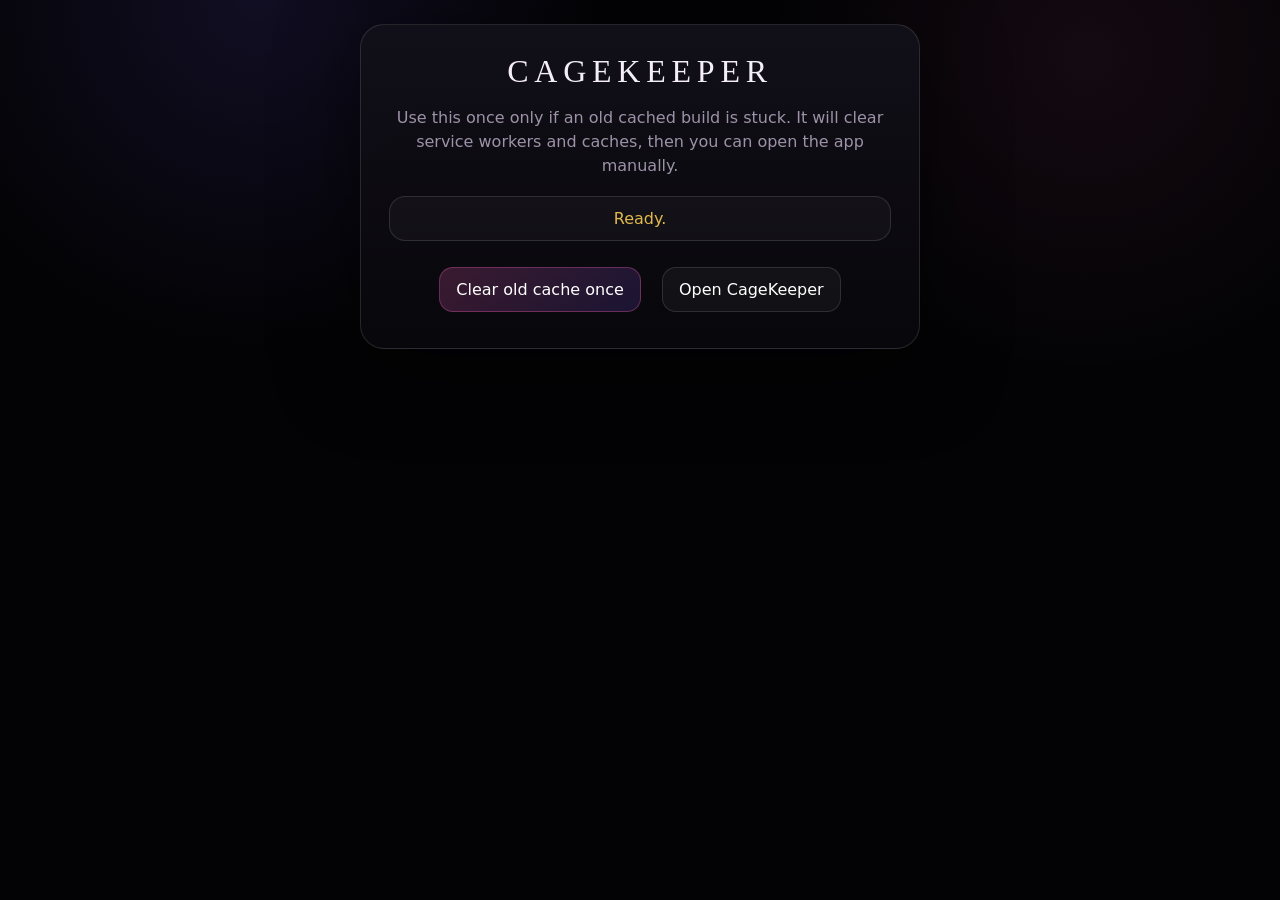
==== commit b0616ed3: "Add files via upload" ====
--- a/reset-once.html
+++ b/reset-once.html
@@ -2,2320 +2,44 @@
 <html lang="en">
 <head>
   <meta charset="utf-8" />
-  <meta name="viewport" content="width=device-width, initial-scale=1, viewport-fit=cover" />
-  <meta name="theme-color" content="#030305" />
-  <meta name="description" content="CageKeeper self-lock PWA" />
-  <title>CageKeeper</title>
-  <link rel="manifest" href="manifest.json?v=0.2.5" />
-  <link rel="apple-touch-icon" href="assets/icon-192.png" />
-  <style id="cagekeeper-hard-reset">
-    html, body, #app { margin:0; min-height:100%; background:#030305 !important; color:#f4eef8 !important; }
-    body { font-family: Inter, ui-sans-serif, system-ui, -apple-system, "Segoe UI", Roboto, Arial, sans-serif; }
-    .boot { min-height:100vh; display:grid; place-items:center; background:#030305; color:#f4eef8; }
-    .boot div { text-align:center; }
-    .boot h1 { font-family: Georgia, "Times New Roman", serif; letter-spacing:.18em; text-transform:uppercase; font-weight:500; }
-    .boot small { color:#9d92a8; }
-  </style>
-  <style id="cagekeeper-inline-theme">
-:root{
-  --bg:#030305;
-  --bg2:#08070b;
-  --panel:#0d0b12;
-  --panel2:#121019;
-  --panel3:#17131f;
-  --line:rgba(255,255,255,.075);
-  --line2:rgba(255,255,255,.12);
-  --text:#f4eef8;
-  --muted:#9d92a8;
-  --faint:#665c72;
-  --pink:#e65aa9;
-  --purple:#7d5cff;
-  --gold:#e1b94c;
-  --red:#d84d5f;
-  --ice:#dcecff;
-  --good:#b7f5d4;
-  --shadow:0 20px 80px rgba(0,0,0,.55);
-  --radius:24px;
-  --radius2:16px;
-  --mono:ui-monospace,SFMono-Regular,Menlo,Monaco,Consolas,"Liberation Mono",monospace;
-  --serif:Georgia,"Times New Roman",serif;
-}
-*{box-sizing:border-box}
-html,body{min-height:100%;background:var(--bg);color:var(--text)}
-body{margin:0;font-family:Inter,ui-sans-serif,system-ui,-apple-system,"Segoe UI",Roboto,Arial,sans-serif;line-height:1.35;overflow-x:hidden}
-button,input,select,textarea{font:inherit}
-button{cursor:pointer}
-button:disabled{cursor:not-allowed;opacity:.45}
-.app-shell{min-height:100vh;display:grid;grid-template-columns:280px minmax(0,1fr);background:
-  radial-gradient(circle at 18% 0%, rgba(125,92,255,.12), transparent 32%),
-  radial-gradient(circle at 88% 12%, rgba(230,90,169,.08), transparent 30%),
-  radial-gradient(circle at 68% 100%, rgba(225,185,76,.06), transparent 28%),
-  linear-gradient(180deg,#020203 0%,#050408 100%)}
-.sidebar{position:sticky;top:0;height:100vh;padding:26px 18px;border-right:1px solid var(--line);background:linear-gradient(180deg,rgba(9,8,13,.92),rgba(3,3,5,.78));backdrop-filter:blur(18px);display:flex;flex-direction:column;gap:20px}
-.brand{padding:10px 10px 18px;border-bottom:1px solid var(--line)}
-.brand-mark{width:52px;height:52px;border:1px solid rgba(225,185,76,.42);border-radius:18px;display:grid;place-items:center;margin-bottom:14px;background:linear-gradient(135deg,rgba(225,185,76,.12),rgba(230,90,169,.05));box-shadow:0 0 34px rgba(225,185,76,.08)}
-.brand-mark svg{width:28px;height:28px;fill:none;stroke:var(--gold);stroke-width:1.8}
-.brand h1{font-family:var(--serif);font-weight:500;font-size:26px;line-height:1;margin:0;letter-spacing:.16em;text-transform:uppercase;color:var(--text)}
-.brand p{margin:8px 0 0;color:var(--muted);font-size:12px;letter-spacing:.12em;text-transform:uppercase}
-.nav{display:grid;gap:8px}
-.nav button{border:1px solid transparent;border-radius:16px;background:transparent;color:var(--muted);padding:13px 14px;text-align:left;display:flex;align-items:center;gap:10px;transition:.18s ease}
-.nav button:hover{background:rgba(255,255,255,.035);color:var(--text)}
-.nav button.active{background:linear-gradient(90deg,rgba(230,90,169,.13),rgba(125,92,255,.08));border-color:rgba(230,90,169,.24);color:var(--text);box-shadow:inset 0 0 0 1px rgba(255,255,255,.015)}
-.nav button.locked{opacity:.35;display:none}
-.nav-icon{width:20px;text-align:center;color:var(--gold)}
-.side-status{margin-top:auto;border:1px solid var(--line);border-radius:20px;background:rgba(255,255,255,.025);padding:14px;color:var(--muted);font-size:13px}
-.side-status strong{display:block;color:var(--text);font-size:14px;margin-bottom:5px}
-.main{min-width:0;padding:24px 24px 90px}
-.topbar{display:flex;align-items:center;justify-content:space-between;gap:16px;margin-bottom:22px;max-width:1280px}
-.topbar h2{font-family:var(--serif);font-weight:500;margin:0;font-size:34px;letter-spacing:.06em;color:#fff}
-.topbar p{margin:5px 0 0;color:var(--muted)}
-.status-pill{border:1px solid var(--line2);border-radius:999px;background:rgba(255,255,255,.035);padding:9px 13px;color:var(--muted);font-size:12px;text-transform:uppercase;letter-spacing:.12em;white-space:nowrap}
-.status-pill b{color:var(--gold);font-weight:600}
-.grid{display:grid;grid-template-columns:repeat(12,minmax(0,1fr));gap:16px;max-width:1280px}
-.card{grid-column:span 12;border:1px solid var(--line);border-radius:var(--radius);background:linear-gradient(180deg,rgba(18,16,25,.92),rgba(8,7,11,.92));box-shadow:var(--shadow);padding:20px;position:relative;overflow:hidden}
-.card::before{content:"";position:absolute;inset:0;border-radius:inherit;background:linear-gradient(120deg,rgba(230,90,169,.05),transparent 25%,transparent 70%,rgba(225,185,76,.035));pointer-events:none}
-.card > *{position:relative}
-.card.compact{padding:16px}
-.card h3,.card h4{margin:0 0 8px;color:#fff;font-weight:650;letter-spacing:.02em}
-.card h3{font-size:18px}.card h4{font-size:15px}
-.card p{color:var(--muted);margin:0 0 12px}.card small{color:var(--faint)}
-.span-3{grid-column:span 3}.span-4{grid-column:span 4}.span-5{grid-column:span 5}.span-6{grid-column:span 6}.span-7{grid-column:span 7}.span-8{grid-column:span 8}.span-9{grid-column:span 9}
-.timer-card{padding:24px;background:radial-gradient(circle at 50% 0%,rgba(125,92,255,.12),transparent 38%),linear-gradient(180deg,rgba(14,12,20,.95),rgba(3,3,5,.96))}
-.timer-label{display:flex;justify-content:space-between;align-items:center;color:var(--muted);font-size:12px;text-transform:uppercase;letter-spacing:.15em;margin-bottom:16px}
-.timer{display:grid;grid-template-columns:repeat(4,minmax(0,1fr));gap:10px}
-.timer-unit{border:1px solid rgba(255,255,255,.09);border-radius:20px;padding:18px 10px;text-align:center;background:linear-gradient(180deg,rgba(255,255,255,.045),rgba(255,255,255,.018));min-height:100px;display:grid;place-items:center;align-content:center}
-.timer-unit strong{font-family:var(--mono);font-size:clamp(26px,5vw,48px);font-weight:700;line-height:1;color:#fff;text-shadow:0 0 20px rgba(230,90,169,.10)}
-.timer-unit span{display:block;margin-top:8px;color:var(--muted);font-size:11px;text-transform:uppercase;letter-spacing:.12em}
-.timer.frozen .timer-unit{border-color:rgba(220,236,255,.18);background:linear-gradient(180deg,rgba(220,236,255,.06),rgba(255,255,255,.018))}
-.freeze-badge{font-size:32px;line-height:1;color:var(--ice);filter:drop-shadow(0 0 18px rgba(220,236,255,.32));margin-right:10px}.frozen-title{color:var(--ice)!important}.muted{color:var(--muted)!important}.faint{color:var(--faint)!important}.gold{color:var(--gold)!important}.pink{color:var(--pink)!important}.ice{color:var(--ice)!important}.good{color:var(--good)!important}.red{color:var(--red)!important}
-.btn-row{display:flex;flex-wrap:wrap;gap:10px;margin-top:12px}.btn-row.no-top{margin-top:0}
-.btn{border:1px solid var(--line2);border-radius:14px;padding:11px 14px;color:var(--text);background:rgba(255,255,255,.04);transition:.18s ease;display:inline-flex;align-items:center;gap:8px;justify-content:center;min-height:42px}
-.btn:hover{transform:translateY(-1px);border-color:rgba(230,90,169,.32);background:rgba(230,90,169,.08)}
-.btn.primary{border-color:rgba(230,90,169,.35);background:linear-gradient(135deg,rgba(230,90,169,.22),rgba(125,92,255,.16));box-shadow:0 0 30px rgba(230,90,169,.08)}
-.btn.gold{border-color:rgba(225,185,76,.35);background:rgba(225,185,76,.10);color:#fff}.btn.danger{border-color:rgba(216,77,95,.4);background:rgba(216,77,95,.11)}.btn.ghost{background:transparent}.btn.full{width:100%}
-.section-title{display:flex;justify-content:space-between;gap:12px;align-items:flex-start;margin:8px 0 12px}.section-title h3{margin:0}.section-title p{margin:4px 0 0;color:var(--muted);font-size:13px}
-.form-grid{display:grid;grid-template-columns:repeat(12,minmax(0,1fr));gap:14px}.field{grid-column:span 12}.field.half{grid-column:span 6}.field.third{grid-column:span 4}.field.quarter{grid-column:span 3}
-label.label{display:block;color:var(--muted);font-size:12px;letter-spacing:.08em;text-transform:uppercase;margin-bottom:7px}
-input[type="text"],input[type="number"],select,textarea{width:100%;border:1px solid var(--line2);border-radius:14px;background:rgba(0,0,0,.28);color:var(--text);padding:11px 12px;outline:none}textarea{min-height:80px;resize:vertical}select option{background:#111;color:#fff}input:focus,select:focus,textarea:focus{border-color:rgba(230,90,169,.45);box-shadow:0 0 0 3px rgba(230,90,169,.08)}
-.toggle-row{display:flex;align-items:center;justify-content:space-between;gap:16px;border:1px solid var(--line);border-radius:18px;background:rgba(255,255,255,.025);padding:14px;margin:10px 0}.toggle-row strong{display:block;color:#fff}.toggle-row span{display:block;color:var(--muted);font-size:13px;margin-top:2px}.toggle{position:relative;width:54px;height:30px;flex:0 0 auto}.toggle input{position:absolute;opacity:0}.toggle i{position:absolute;inset:0;border-radius:999px;background:#272331;border:1px solid var(--line2);transition:.18s}.toggle i::after{content:"";position:absolute;top:4px;left:4px;width:20px;height:20px;border-radius:50%;background:#8a8197;transition:.18s}.toggle input:checked + i{background:linear-gradient(90deg,rgba(230,90,169,.55),rgba(125,92,255,.45));border-color:rgba(230,90,169,.45)}.toggle input:checked + i::after{left:28px;background:#fff}
-.stepper{border:1px solid var(--line);border-radius:20px;background:rgba(255,255,255,.025);padding:14px}.stepper-title{display:flex;justify-content:space-between;align-items:center;color:#fff;margin-bottom:12px}.stepper-title small{color:var(--muted)}.stepper-grid{display:grid;grid-template-columns:repeat(3,1fr);gap:10px}.step-col{text-align:center;border:1px solid var(--line);border-radius:16px;background:rgba(0,0,0,.18);padding:8px}.step-col button{width:100%;height:34px;border:0;background:transparent;color:var(--gold);font-size:22px;line-height:1}.step-col .val{font-family:var(--mono);font-size:30px;color:#fff;line-height:1.15;padding:5px 0}.step-col .unit{color:var(--muted);font-size:10px;text-transform:uppercase;letter-spacing:.1em;margin-bottom:2px}.step-col button:hover{color:#fff;background:rgba(255,255,255,.04);border-radius:10px}
-.feature-box,.extension-box{border:1px solid var(--line);border-radius:22px;background:rgba(255,255,255,.02);padding:16px;margin:12px 0}.feature-box.disabled,.extension-box.disabled{opacity:.58}.sub-panel{border:1px solid var(--line);border-radius:18px;background:rgba(0,0,0,.18);padding:14px;margin-top:12px}.split{display:grid;grid-template-columns:1fr 1fr;gap:14px}.three{display:grid;grid-template-columns:repeat(3,1fr);gap:14px}.pill-list{display:flex;flex-wrap:wrap;gap:8px}.mini-pill{border:1px solid var(--line);border-radius:999px;padding:7px 10px;background:rgba(255,255,255,.025);color:var(--muted);font-size:12px}.mini-pill b{color:var(--text)}
-.stat{border:1px solid var(--line);border-radius:18px;background:rgba(255,255,255,.025);padding:14px}.stat .k{display:block;color:var(--muted);font-size:11px;text-transform:uppercase;letter-spacing:.1em;margin-bottom:8px}.stat .v{font-family:var(--mono);font-size:22px;color:#fff}.stat .v.small{font-size:16px;white-space:normal}.stats-grid{display:grid;grid-template-columns:repeat(4,minmax(0,1fr));gap:12px}
-.log{display:grid;gap:10px}.log-entry{border-left:2px solid rgba(230,90,169,.35);padding:9px 10px;background:rgba(255,255,255,.018);border-radius:0 12px 12px 0}.log-entry time{display:block;color:var(--faint);font-size:11px;text-transform:uppercase;letter-spacing:.08em}.log-entry strong{display:block;margin:2px 0 3px;color:#fff}.log-entry p{margin:0;color:var(--muted);font-size:13px}.log-entry.freeze{border-color:rgba(220,236,255,.5)}.log-entry.good{border-color:rgba(225,185,76,.55)}.log-entry.danger{border-color:rgba(216,77,95,.5)}
-.table{width:100%;border-collapse:separate;border-spacing:0 8px}.table th{color:var(--muted);font-size:11px;text-transform:uppercase;letter-spacing:.08em;text-align:left;font-weight:600}.table td{background:rgba(255,255,255,.025);border-top:1px solid var(--line);border-bottom:1px solid var(--line);padding:10px}.table td:first-child{border-left:1px solid var(--line);border-radius:12px 0 0 12px}.table td:last-child{border-right:1px solid var(--line);border-radius:0 12px 12px 0;text-align:right}.small-input{max-width:100px}.inline-actions{display:flex;gap:8px;justify-content:flex-end;align-items:center}.hidden{display:none!important}.hr{height:1px;background:var(--line);margin:16px 0}.notice{border:1px solid rgba(225,185,76,.22);border-radius:18px;background:rgba(225,185,76,.055);padding:14px;color:var(--muted)}.empty{border:1px dashed var(--line2);border-radius:20px;padding:24px;text-align:center;color:var(--muted);background:rgba(255,255,255,.015)}
-.mobile-nav{display:none;position:fixed;left:12px;right:12px;bottom:12px;z-index:20;border:1px solid var(--line2);border-radius:22px;background:rgba(8,7,11,.88);backdrop-filter:blur(20px);padding:8px;box-shadow:var(--shadow)}.mobile-nav-inner{display:grid;grid-template-columns:repeat(5,1fr);gap:6px}.mobile-nav button{border:0;background:transparent;color:var(--muted);border-radius:16px;padding:9px 4px;font-size:11px}.mobile-nav button.active{background:rgba(230,90,169,.12);color:#fff}.mobile-nav button.locked{display:none}.toast-wrap{position:fixed;right:18px;bottom:18px;display:grid;gap:10px;z-index:30}.toast{border:1px solid var(--line2);background:rgba(12,10,16,.94);color:#fff;border-radius:16px;padding:12px 14px;box-shadow:var(--shadow);max-width:340px}.toast small{display:block;color:var(--muted);margin-top:2px}
-@media (max-width:1000px){.app-shell{grid-template-columns:1fr}.sidebar{display:none}.mobile-nav{display:block}.main{padding:18px 14px 100px}.topbar{align-items:flex-start}.topbar h2{font-size:28px}.span-3,.span-4,.span-5,.span-6,.span-7,.span-8,.span-9{grid-column:span 12}.split,.three{grid-template-columns:1fr}.stats-grid{grid-template-columns:repeat(2,minmax(0,1fr))}.timer{grid-template-columns:repeat(2,minmax(0,1fr))}.field.half,.field.third,.field.quarter{grid-column:span 12}}
-@media (max-width:520px){.topbar{display:block}.status-pill{display:inline-flex;margin-top:12px}.stats-grid{grid-template-columns:1fr}.timer-unit{min-height:86px}.timer-unit strong{font-size:34px}.card{padding:16px}.stepper-grid{gap:6px}.step-col .val{font-size:24px}.btn{width:100%}.btn-row .btn{width:auto;flex:1 1 auto}}
-
-/* v0.2.5 Big Black Deck */
-.deck-select-grid{display:grid;grid-template-columns:repeat(auto-fill,minmax(128px,1fr));gap:12px;margin-top:14px}
-.deck-select-card{border:1px solid var(--line);border-radius:18px;background:rgba(255,255,255,.025);color:var(--text);padding:8px;display:grid;gap:7px;text-align:left;transition:.18s ease;min-height:0}
-.deck-select-card:hover{transform:translateY(-2px);border-color:rgba(230,90,169,.35);background:rgba(230,90,169,.06)}
-.deck-select-card.selected{border-color:rgba(225,185,76,.65);box-shadow:0 0 0 2px rgba(225,185,76,.10),0 0 30px rgba(225,185,76,.08)}
-.deck-select-card img{width:100%;aspect-ratio:2/3;object-fit:cover;border-radius:12px;background:#050408;border:1px solid rgba(255,255,255,.08)}
-.deck-select-card span{font-weight:700;color:#fff;line-height:1.1}
-.deck-select-card small{color:var(--muted);font-size:11px;line-height:1.2}
-.bbd-hand{display:flex;gap:16px;flex-wrap:wrap;align-items:flex-start;margin-top:14px}
-.bbd-card-back{border:1px solid var(--line2);background:rgba(0,0,0,.25);border-radius:18px;padding:8px;transition:.18s ease;max-width:180px}
-.bbd-card-back:hover{transform:translateY(-4px) rotate(-1deg);border-color:rgba(230,90,169,.45);box-shadow:0 18px 60px rgba(0,0,0,.35),0 0 30px rgba(230,90,169,.10)}
-.bbd-card-back img{display:block;width:100%;aspect-ratio:2/3;object-fit:cover;border-radius:12px}
-.bbd-last{display:flex;gap:14px;align-items:center;border:1px solid var(--line);border-radius:18px;background:rgba(255,255,255,.025);padding:10px;margin:12px 0}
-.bbd-last img{width:74px;aspect-ratio:2/3;object-fit:cover;border-radius:10px;border:1px solid rgba(255,255,255,.08)}
-.bbd-last p{margin:4px 0 0;color:var(--muted)}
-.obligation-rule{margin:14px 0}
-@media (max-width:520px){.deck-select-grid{grid-template-columns:repeat(2,minmax(0,1fr))}.bbd-card-back{max-width:calc(50% - 8px)}}
-
+  <meta name="viewport" content="width=device-width, initial-scale=1" />
+  <title>CageKeeper Reset</title>
+  <style>
+    :root{--bg:#030305;--panel:#0d0b12;--text:#f4eef8;--muted:#9d92a8;--pink:#e65aa9;--purple:#7d5cff;--gold:#e1b94c;--line:rgba(255,255,255,.12)}
+    *{box-sizing:border-box} html,body{margin:0;min-height:100%;background:var(--bg)!important;color:var(--text)!important;font-family:Inter,ui-sans-serif,system-ui,-apple-system,"Segoe UI",Roboto,Arial,sans-serif}
+    body{display:grid;place-items:center;padding:24px;background:radial-gradient(circle at 20% 0%,rgba(125,92,255,.12),transparent 32%),radial-gradient(circle at 85% 15%,rgba(230,90,169,.08),transparent 28%),#030305!important}
+    .box{max-width:560px;width:100%;border:1px solid var(--line);border-radius:24px;background:linear-gradient(180deg,rgba(18,16,25,.95),rgba(8,7,11,.95));box-shadow:0 20px 80px rgba(0,0,0,.55);padding:28px;text-align:center}
+    h1{font-family:Georgia,"Times New Roman",serif;font-weight:500;letter-spacing:.18em;text-transform:uppercase;margin:0 0 10px}.muted{color:var(--muted);line-height:1.5}.status{margin:18px 0;padding:12px;border:1px solid var(--line);border-radius:16px;background:rgba(255,255,255,.03);color:var(--gold)}
+    button,a{display:inline-flex;align-items:center;justify-content:center;gap:8px;margin:8px;border:1px solid rgba(230,90,169,.35);border-radius:14px;padding:12px 16px;color:#fff;text-decoration:none;background:linear-gradient(135deg,rgba(230,90,169,.22),rgba(125,92,255,.16));cursor:pointer;font:inherit}a.secondary,button.secondary{border-color:var(--line);background:rgba(255,255,255,.04)}
   </style>
 </head>
 <body>
-  <div id="app" class="boot"><div><h1>CageKeeper</h1><small>Loading the vault…</small></div></div>
-  <script id="cagekeeper-inline-app">
-/* CageKeeper v0.2.5 Evil Dice + Big Black Deck + Obligations */
-(() => {
-  'use strict';
-
-  const STORAGE_KEY = 'cagekeeper_v020_state';
-  const VERSION = '0.2.5';
-  const DAY = 86400000;
-  const HOUR = 3600000;
-  const MINUTE = 60000;
-
-  const STORE = {
-    removeTime: { cost: 100, amountMs: 30 * MINUTE },
-    unfreeze: { cost: 250 },
-    reduceVisitors: { cost: 150, amount: 5 }
-  };
-
-  const EVIL_DICE_ODDS = { removeTime: 8, pillory: 6, freeze: 6, addTime: 80 };
-
-  const BIG_BLACK_DECK_CARDS = [
-    { id: 'mercy-spark', name: 'Mercy Spark', effect: 'removeTime', amountMs: 30 * MINUTE, text: 'Remove 30 minutes', img: 'assets/cards/mercy-spark.png' },
-    { id: 'key-fragment', name: 'Key Fragment', effect: 'removeTime', amountMs: HOUR, text: 'Remove 1 hour', img: 'assets/cards/key-fragment.png' },
-    { id: 'iron-minute', name: 'Iron Minute', effect: 'addTime', amountMs: 30 * MINUTE, text: 'Add 30 minutes', img: 'assets/cards/iron-minute.png' },
-    { id: 'locked-hour', name: 'Locked Hour', effect: 'addTime', amountMs: HOUR, text: 'Add 1 hour', img: 'assets/cards/locked-hour.png' },
-    { id: 'heavy-chain', name: 'Heavy Chain', effect: 'addTime', amountMs: 2 * HOUR, text: 'Add 2 hours', img: 'assets/cards/heavy-chain.png' },
-    { id: 'cruel-sentence', name: 'Cruel Sentence', effect: 'addTime', amountMs: 4 * HOUR, text: 'Add 4 hours', img: 'assets/cards/cruel-sentence.png' },
-    { id: 'frozen-key', name: 'Frozen Key', effect: 'freeze', text: 'Freeze', img: 'assets/cards/frozen-key.png' },
-    { id: 'thawing-seal', name: 'Thawing Seal', effect: 'unfreeze', text: 'Unfreeze', img: 'assets/cards/thawing-seal.png' },
-    { id: 'unstable-seal', name: 'Unstable Seal', effect: 'freezeUnfreeze', text: 'Freeze / Unfreeze', img: 'assets/cards/unstable-seal.png' },
-    { id: 'public-notice', name: 'Public Notice', effect: 'pillory', durationMs: 30 * MINUTE, text: 'Pillory 30 minutes', img: 'assets/cards/public-notice.png' },
-    { id: 'public-sentence', name: 'Public Sentence', effect: 'pillory', durationMs: HOUR, text: 'Pillory 1 hour', img: 'assets/cards/public-sentence.png' },
-    { id: 'more-witnesses', name: 'More Witnesses', effect: 'addVisitors', amount: 5, text: 'Add 5 required visitors', img: 'assets/cards/more-witnesses.png' },
-    { id: 'crowded-room', name: 'Crowded Room', effect: 'addVisitors', amount: 10, text: 'Add 10 required visitors', img: 'assets/cards/crowded-room.png' },
-    { id: 'fewer-witnesses', name: 'Fewer Witnesses', effect: 'removeVisitors', amount: 5, text: 'Remove 5 required visitors', img: 'assets/cards/fewer-witnesses.png' },
-    { id: 'blank-card', name: 'Blank Card', effect: 'nothing', text: 'Nothing', img: 'assets/cards/blank-card.png' }
-  ];
-  const BIG_BLACK_DECK_CARD_BACK = 'assets/cards/card-back.png';
-  const DEFAULT_BIG_BLACK_DECK_IDS = BIG_BLACK_DECK_CARDS.map(c => c.id);
-
-  const EXT_KEYS = ['dailyCheckIn','dice','evilDice','wheel','bigBlackDeck','tasks','randomEvents','unlockGamble','rewardStore','obligations'];
-
-  const defaultSeal = () => ({
-    duration: {
-      min: { d: 0, h: 1, m: 0 },
-      max: { d: 0, h: 2, m: 0 }
-    },
-    shareDuration: { d: 0, h: 1, m: 0 },
-    features: {
-      freeze: { enabled: true },
-      hygiene: {
-        enabled: false,
-        regularity: { d: 1, h: 0, m: 0 },
-        allowed: { d: 0, h: 0, m: 10 },
-        freezeDuringOpening: true,
-        penalties: {
-          addTime: { enabled: true, amount: { d: 0, h: 1, m: 0 } },
-          pillory: { enabled: false, duration: { d: 0, h: 0, m: 30 } },
-          freeze: { enabled: false }
+  <main class="box">
+    <h1>CageKeeper</h1>
+    <p class="muted">Use this once only if an old cached build is stuck. It will clear service workers and caches, then you can open the app manually.</p>
+    <div class="status" id="status">Ready.</div>
+    <button id="clearBtn">Clear old cache once</button>
+    <a id="openBtn" class="secondary" href="index.html?ck=0.2.3">Open CageKeeper</a>
+  </main>
+  <script>
+    const statusEl = document.getElementById('status');
+    document.getElementById('clearBtn').addEventListener('click', async () => {
+      statusEl.textContent = 'Clearing…';
+      try {
+        if ('serviceWorker' in navigator) {
+          const regs = await navigator.serviceWorker.getRegistrations();
+          await Promise.all(regs.map(reg => reg.unregister()));
         }
-      },
-      pillory: {
-        enabled: false,
-        timePerVote: { d: 0, h: 0, m: 30 }
-      },
-      shareLink: {
-        enabled: false,
-        addPerVote: { d: 0, h: 0, m: 30 },
-        removePerVote: { d: 0, h: 0, m: 10 },
-        visitorsRequired: 50
+        if ('caches' in window) {
+          const keys = await caches.keys();
+          await Promise.all(keys.map(key => caches.delete(key)));
+        }
+        statusEl.textContent = 'Cleared. Press Open CageKeeper.';
+        document.getElementById('openBtn').href = 'index.html?ck=0.2.3-' + Date.now();
+      } catch (err) {
+        statusEl.textContent = 'Could not clear automatically. Open CageKeeper anyway, or clear site data in the browser.';
       }
-    },
-    extensions: {
-      dailyCheckIn: {
-        enabled: false,
-        regularity: { d: 1, h: 0, m: 0 },
-        window: { d: 0, h: 12, m: 0 },
-        penalties: {
-          addTime: { enabled: true, amount: { d: 0, h: 1, m: 0 } },
-          pillory: { enabled: false, duration: { d: 0, h: 0, m: 30 } },
-          freeze: { enabled: false }
-        }
-      },
-      dice: {
-        enabled: false,
-        mode: 'nonCumulative',
-        regularity: { d: 1, h: 0, m: 0 },
-        diceType: 6,
-        multiplier: { d: 0, h: 0, m: 30 }
-      },
-      evilDice: {
-        enabled: false,
-        mode: 'nonCumulative',
-        regularity: { d: 1, h: 0, m: 0 }
-      },
-      wheel: {
-        enabled: false,
-        mode: 'cumulative',
-        regularity: { d: 1, h: 0, m: 0 },
-        slices: [
-          { id: uid('slice'), label: '+30m', effect: 'addTime', amount: { d: 0, h: 0, m: 30 } },
-          { id: uid('slice'), label: '-30m', effect: 'removeTime', amount: { d: 0, h: 0, m: 30 } },
-          { id: uid('slice'), label: 'Add / Remove 1h', effect: 'addRemoveTime', amount: { d: 0, h: 1, m: 0 } },
-          { id: uid('slice'), label: 'Freeze / Unfreeze', effect: 'freezeUnfreeze' },
-          { id: uid('slice'), label: 'Pillory 30m', effect: 'pillory', duration: { d: 0, h: 0, m: 30 } }
-        ]
-      },
-      bigBlackDeck: {
-        enabled: false,
-        mode: 'nonCumulative',
-        regularity: { d: 1, h: 0, m: 0 },
-        handSize: 3,
-        selectedCardIds: DEFAULT_BIG_BLACK_DECK_IDS.slice()
-      },
-      tasks: {
-        enabled: false,
-        mode: 'nonCumulative',
-        regularity: { d: 1, h: 0, m: 0 },
-        taskList: [
-          { id: uid('task'), name: 'Complete a task', description: '' }
-        ],
-        penalties: {
-          addTime: { enabled: true, amount: { d: 0, h: 1, m: 0 } },
-          pillory: { enabled: false, duration: { d: 0, h: 0, m: 30 } },
-          freeze: { enabled: false }
-        }
-      },
-      randomEvents: {
-        enabled: false,
-        difficulty: 'normal'
-      },
-      unlockGamble: {
-        enabled: false,
-        unlockWeight: 1,
-        deniedWeight: 4,
-        penalties: {
-          addTime: { enabled: true, amount: { d: 0, h: 4, m: 0 } },
-          pillory: { enabled: false, duration: { d: 0, h: 0, m: 30 } },
-          freeze: { enabled: false },
-          addVisitors: { enabled: false, amount: 10 }
-        }
-      },
-      rewardStore: {
-        enabled: false
-      },
-      obligations: {
-        enabled: false,
-        rules: [defaultObligationRule()]
-      }
-    }
-  });
-
-  function defaultObligationRule() {
-    return {
-      id: uid('obligation'),
-      name: 'Daily Evil Dice',
-      action: 'evilDice',
-      regularity: { d: 1, h: 0, m: 0 },
-      window: { d: 0, h: 12, m: 0 },
-      penalty: {
-        type: 'addTime',
-        amount: { d: 0, h: 2, m: 0 },
-        pilloryDuration: { d: 0, h: 1, m: 0 },
-        visitors: 5,
-        points: 100
-      }
-    };
-  }
-
-  let state = loadState();
-  let toastQueue = [];
-  let tickInterval = null;
-
-  function uid(prefix='id') {
-    return `${prefix}_${Date.now().toString(36)}_${Math.random().toString(36).slice(2,8)}`;
-  }
-
-  function loadState() {
-    try {
-      const raw = localStorage.getItem(STORAGE_KEY);
-      if (raw) {
-        const parsed = JSON.parse(raw);
-        return normalizeState(parsed);
-      }
-    } catch (err) {
-      console.warn('Failed to load state', err);
-    }
-    return normalizeState({ version: VERSION, tab: 'dashboard', seal: defaultSeal(), activeLock: null, archive: [] });
-  }
-
-  function normalizeState(s) {
-    const base = { version: VERSION, tab: 'dashboard', seal: defaultSeal(), activeLock: null, archive: [] };
-    const merged = deepMerge(base, s || {});
-    if (!merged.seal) merged.seal = defaultSeal();
-    if (!Array.isArray(merged.archive)) merged.archive = [];
-    if (!merged.tab) merged.tab = 'dashboard';
-    if (merged.activeLock) migrateActiveLock(merged.activeLock);
-    return merged;
-  }
-
-  function migrateActiveLock(lock) {
-    if (!lock) return lock;
-    if (!lock.pillory || typeof lock.pillory !== 'object') lock.pillory = initPilloryRuntime();
-    if (!Array.isArray(lock.pillory.activePillories)) {
-      const oldP = lock.pillory;
-      lock.pillory = initPilloryRuntime();
-      if (oldP && oldP.active) {
-        lock.pillory.activePillories.push({
-          id: oldP.id || uid('pillory'),
-          active: true,
-          startedAt: oldP.startedAt || Date.now(),
-          endsAt: oldP.endsAt || Date.now(),
-          votes: oldP.votes || 0,
-          addedMs: oldP.addedMs || 0,
-          queue: Array.isArray(oldP.queue) ? oldP.queue : [],
-          intensity: oldP.intensity || 'unknown',
-          source: oldP.source || 'pillory',
-          summaryLogged: !!oldP.summaryLogged
-        });
-        lock.pillory.active = true;
-      }
-    }
-    if (lock.shareLink?.locations) {
-      const now = Date.now();
-      lock.shareLink.locations.chatroom = normalizeShareLocation(lock.shareLink.locations.chatroom, 'chatroom', now);
-      lock.shareLink.locations.forum = normalizeShareLocation(lock.shareLink.locations.forum, 'forum', now);
-      delete lock.shareLink.locations.socialFeed;
-      delete lock.shareLink.locations.privateGroup;
-    }
-    lock.extensions = lock.extensions || {};
-    lock.sealedRules = lock.sealedRules || buildSealedRules(state?.seal || defaultSeal());
-    const now = Date.now();
-    if (!lock.extensions.evilDice) lock.extensions.evilDice = initEvilDiceRuntime(lock.sealedRules, now);
-    if (!lock.extensions.bigBlackDeck) lock.extensions.bigBlackDeck = initBigBlackDeckRuntime(lock.sealedRules, now);
-    if (!lock.extensions.obligations) lock.extensions.obligations = initObligationsRuntime(lock.sealedRules, now);
-    lock.totals = { ...defaultTotals(), ...(lock.totals || {}) };
-    return lock;
-  }
-
-  function deepMerge(target, source) {
-    if (!source || typeof source !== 'object') return target;
-    const out = Array.isArray(target) ? [...target] : { ...target };
-    for (const [key, value] of Object.entries(source)) {
-      if (value && typeof value === 'object' && !Array.isArray(value) && target[key] && typeof target[key] === 'object' && !Array.isArray(target[key])) {
-        out[key] = deepMerge(target[key], value);
-      } else {
-        out[key] = value;
-      }
-    }
-    return out;
-  }
-
-  function saveState() {
-    try { localStorage.setItem(STORAGE_KEY, JSON.stringify(state)); } catch (err) { console.warn('save failed', err); }
-  }
-
-  function clone(obj) { return JSON.parse(JSON.stringify(obj)); }
-
-  function timeObjToMs(t) {
-    if (!t) return 0;
-    return Math.max(0, (Number(t.d)||0) * DAY + (Number(t.h)||0) * HOUR + (Number(t.m)||0) * MINUTE);
-  }
-
-  function msToParts(ms) {
-    ms = Math.max(0, Math.floor(ms || 0));
-    const d = Math.floor(ms / DAY); ms -= d * DAY;
-    const h = Math.floor(ms / HOUR); ms -= h * HOUR;
-    const m = Math.floor(ms / MINUTE); ms -= m * MINUTE;
-    const s = Math.floor(ms / 1000);
-    return { d, h, m, s };
-  }
-
-  function formatMs(ms, opts={}) {
-    const p = msToParts(ms);
-    const parts = [];
-    if (p.d || opts.full) parts.push(`${p.d}d`);
-    if (p.h || p.d || opts.full) parts.push(`${p.h}h`);
-    if (p.m || p.h || p.d || opts.full) parts.push(`${p.m}m`);
-    if (!parts.length) parts.push(`${p.s}s`);
-    return parts.join(' ');
-  }
-
-  function fmtDate(ts) {
-    if (!ts) return '—';
-    return new Date(ts).toLocaleString([], { dateStyle: 'medium', timeStyle: 'short' });
-  }
-
-  function fmtTime(ts) {
-    if (!ts) return '—';
-    return new Date(ts).toLocaleTimeString([], { hour: '2-digit', minute: '2-digit' });
-  }
-
-  function clampNum(n, min, max) {
-    n = Number(n);
-    if (!Number.isFinite(n)) n = min;
-    return Math.max(min, Math.min(max, n));
-  }
-
-  function randInt(min, max) { return Math.floor(Math.random() * (max - min + 1)) + min; }
-  function randFloat(min, max) { return Math.random() * (max - min) + min; }
-  function sample(arr) { return arr[Math.floor(Math.random() * arr.length)]; }
-
-  function poisson(lambda) {
-    lambda = Math.max(0, lambda);
-    if (lambda === 0) return 0;
-    if (lambda < 35) {
-      const L = Math.exp(-lambda);
-      let k = 0, p = 1;
-      do { k++; p *= Math.random(); } while (p > L);
-      return k - 1;
-    }
-    // Normal approximation for large lambdas.
-    const z = Math.sqrt(-2 * Math.log(Math.random())) * Math.cos(2 * Math.PI * Math.random());
-    return Math.max(0, Math.round(lambda + Math.sqrt(lambda) * z));
-  }
-
-  function chance(percent) { return Math.random() * 100 < percent; }
-
-  function navigate(tab) {
-    if (tab === 'seal' && state.activeLock) tab = 'dashboard';
-    state.tab = tab;
-    saveState();
-    render();
-  }
-
-  function getLock() { return state.activeLock; }
-  function rules() { return state.activeLock?.sealedRules || null; }
-
-  function defaultTotals() {
-    return {
-      timeAddedMs: 0,
-      timeRemovedMs: 0,
-      totalFrozenMs: 0,
-      freezeCount: 0,
-      hygieneOpenings: 0,
-      hygieneExceeded: 0,
-      pilloryEvents: 0,
-      pilloryVotes: 0,
-      pilloryTimeAddedMs: 0,
-      shareEvents: 0,
-      shareVisitors: 0,
-      shareAddVotes: 0,
-      shareRemoveVotes: 0,
-      shareNetTimeMs: 0,
-      tasksCompleted: 0,
-      tasksFailed: 0,
-      dailyCheckIns: 0,
-      dailyMissed: 0,
-      diceRolls: 0,
-      wheelSpins: 0,
-      randomEvents: 0,
-      unlockGambleRolls: 0,
-      unlockGambleDenied: 0,
-      evilDiceRolls: 0,
-      evilDiceTimeAddedMs: 0,
-      evilDiceTimeRemovedMs: 0,
-      bigBlackDeckHands: 0,
-      bigBlackDeckCardsPicked: 0,
-      obligationsCompleted: 0,
-      obligationsFailed: 0
-    };
-  }
-
-  function addEvent(type, title, message, source='core', metadata={}) {
-    const lock = getLock();
-    if (!lock) return;
-    lock.timeline.unshift({ id: uid('event'), timestamp: Date.now(), type, title, message, source, metadata });
-    if (lock.timeline.length > 1000) lock.timeline.length = 1000;
-  }
-
-  function toast(title, message='') {
-    toastQueue.push({ id: uid('toast'), title, message, createdAt: Date.now() });
-    if (toastQueue.length > 4) toastQueue.shift();
-    setTimeout(() => { toastQueue = toastQueue.slice(1); renderToasts(); }, 3600);
-    renderToasts();
-  }
-
-  function remainingMs(lock=getLock()) {
-    if (!lock) return 0;
-    if (lock.status === 'completed') return 0;
-    if (lock.freeze?.active) return Math.max(0, lock.freeze.remainingMsAtFreeze || 0);
-    if (lock.hygiene?.active && lock.hygiene.freezeDuringOpening) return Math.max(0, lock.hygiene.remainingMsAtOpen || 0);
-    return Math.max(0, (lock.currentUnlockAt || Date.now()) - Date.now());
-  }
-
-  function setExpiredIfNeeded(lock=getLock()) {
-    if (!lock || lock.status === 'completed') return;
-    if (lock.freeze?.active) { lock.status = 'frozen'; return; }
-    if (remainingMs(lock) <= 0 && lock.status !== 'expired') {
-      lock.status = 'expired';
-      addEvent('lock_expired', 'Timer expired', 'The lock timer reached zero.', 'core');
-    } else if (remainingMs(lock) > 0 && lock.status === 'expired') {
-      lock.status = 'active';
-    } else if (!lock.freeze?.active && lock.status === 'frozen') {
-      lock.status = 'active';
-    }
-  }
-
-  function addTime(ms, source='core', title='Time added', detail='') {
-    const lock = getLock(); if (!lock || ms <= 0) return;
-    if (lock.freeze?.active) {
-      lock.freeze.remainingMsAtFreeze = Math.max(0, (lock.freeze.remainingMsAtFreeze || 0) + ms);
-    } else if (lock.hygiene?.active && lock.hygiene.freezeDuringOpening) {
-      lock.hygiene.remainingMsAtOpen = Math.max(0, (lock.hygiene.remainingMsAtOpen || 0) + ms);
-      lock.currentUnlockAt = Date.now() + lock.hygiene.remainingMsAtOpen;
-    } else {
-      lock.currentUnlockAt = Math.max(Date.now(), lock.currentUnlockAt || Date.now()) + ms;
-    }
-    lock.totals.timeAddedMs += ms;
-    addEvent('time_added', title, detail || `${formatMs(ms)} added.`, source, { amountMs: ms });
-  }
-
-  function removeTime(ms, source='core', title='Time removed', detail='') {
-    const lock = getLock(); if (!lock || ms <= 0) return;
-    let removed = ms;
-    if (lock.freeze?.active) {
-      removed = Math.min(ms, lock.freeze.remainingMsAtFreeze || 0);
-      lock.freeze.remainingMsAtFreeze = Math.max(0, (lock.freeze.remainingMsAtFreeze || 0) - removed);
-    } else if (lock.hygiene?.active && lock.hygiene.freezeDuringOpening) {
-      removed = Math.min(ms, lock.hygiene.remainingMsAtOpen || 0);
-      lock.hygiene.remainingMsAtOpen = Math.max(0, (lock.hygiene.remainingMsAtOpen || 0) - removed);
-      lock.currentUnlockAt = Date.now() + lock.hygiene.remainingMsAtOpen;
-    } else {
-      const rem = remainingMs(lock);
-      removed = Math.min(ms, rem);
-      lock.currentUnlockAt = Date.now() + Math.max(0, rem - removed);
-    }
-    lock.totals.timeRemovedMs += removed;
-    addEvent('time_removed', title, detail || `${formatMs(removed)} removed.`, source, { amountMs: removed });
-    setExpiredIfNeeded(lock);
-  }
-
-  function freezeLock(source='core', reason='Lock frozen') {
-    const lock = getLock();
-    if (!lock || lock.status === 'completed') return;
-    if (!rules()?.features?.freeze?.enabled) return;
-    if (lock.freeze?.active) return;
-    lock.freeze = { active: true, startedAt: Date.now(), reason, remainingMsAtFreeze: remainingMs(lock) };
-    lock.status = 'frozen';
-    lock.totals.freezeCount += 1;
-    addEvent('timer_frozen', 'Lock frozen', reason, source);
-  }
-
-  function unfreezeLock(source='core', message='Lock unfrozen') {
-    const lock = getLock();
-    if (!lock || !lock.freeze?.active) return;
-    const frozenMs = Date.now() - lock.freeze.startedAt;
-    const rem = Math.max(0, lock.freeze.remainingMsAtFreeze || 0);
-    lock.totals.totalFrozenMs += frozenMs;
-    lock.freeze = { active: false, startedAt: null, reason: null, remainingMsAtFreeze: 0 };
-    lock.currentUnlockAt = Date.now() + rem;
-    lock.status = rem <= 0 ? 'expired' : 'active';
-    addEvent('timer_unfrozen', 'Lock unfrozen', message, source, { remainingMs: rem });
-  }
-
-  function toggleFreeze(source='core') {
-    const lock = getLock();
-    if (!lock) return;
-    if (lock.freeze?.active) unfreezeLock(source, 'Lock unfrozen.'); else freezeLock(source, 'Lock frozen.');
-  }
-
-  function applyPenaltyGroup(group, source) {
-    const lock = getLock(); if (!lock || !group) return;
-    if (group.addTime?.enabled) addTime(group.addTime.amountMs ?? timeObjToMs(group.addTime.amount), source, 'Penalty: time added');
-    if (group.pillory?.enabled && rules()?.features?.pillory?.enabled) startPillory(group.pillory.durationMs ?? timeObjToMs(group.pillory.duration), source);
-    if (group.freeze?.enabled && rules()?.features?.freeze?.enabled) freezeLock(source, 'Penalty froze the lock.');
-    if (group.addVisitors?.enabled && rules()?.features?.shareLink?.enabled) {
-      const amount = Math.max(0, Number(group.addVisitors.amount) || 0);
-      lock.shareLink.requiredVisitors += amount;
-      addEvent('visitors_required_added', 'Required visitors increased', `${amount} required visitors added.`, source, { amount });
-    }
-  }
-
-  function addRequiredVisitors(amount, source='core', title='Required visitors increased') {
-    const lock = getLock();
-    amount = Math.max(0, Number(amount) || 0);
-    if (!lock || amount <= 0 || !rules()?.features?.shareLink?.enabled) return false;
-    lock.shareLink.requiredVisitors += amount;
-    addEvent('visitors_required_added', title, `${amount} required visitors added.`, source, { amount });
-    return true;
-  }
-
-  function removeRequiredVisitors(amount, source='core', title='Required visitors reduced') {
-    const lock = getLock();
-    amount = Math.max(0, Number(amount) || 0);
-    if (!lock || amount <= 0 || !rules()?.features?.shareLink?.enabled) return false;
-    const removed = Math.min(amount, lock.shareLink.requiredVisitors || 0);
-    lock.shareLink.requiredVisitors = Math.max(0, (lock.shareLink.requiredVisitors || 0) - removed);
-    addEvent('visitors_required_removed', title, `${removed} required visitors removed.`, source, { amount: removed });
-    return true;
-  }
-
-  function createLock() {
-    const seal = state.seal;
-    const minMs = timeObjToMs(seal.duration.min);
-    const maxMs = timeObjToMs(seal.duration.max);
-    if (minMs < MINUTE) { toast('Minimum duration too low', 'Minimum duration must be at least 1 minute.'); return; }
-    if (maxMs < minMs) { toast('Invalid duration', 'Maximum duration must be greater than or equal to minimum.'); return; }
-
-    const chosenMs = minMs === maxMs ? minMs : randInt(Math.floor(minMs / MINUTE), Math.floor(maxMs / MINUTE)) * MINUTE;
-    const now = Date.now();
-    const sealedRules = buildSealedRules(seal);
-    const lock = {
-      id: uid('lock'),
-      version: VERSION,
-      status: 'active',
-      createdAt: now,
-      startedAt: now,
-      completedAt: null,
-      originalDurationMs: chosenMs,
-      originalUnlockAt: now + chosenMs,
-      currentUnlockAt: now + chosenMs,
-      sealedRules,
-      freeze: { active: false, startedAt: null, reason: null, remainingMsAtFreeze: 0 },
-      hygiene: initHygieneRuntime(sealedRules, now),
-      pillory: initPilloryRuntime(),
-      shareLink: initShareRuntime(sealedRules, now),
-      extensions: initExtensionRuntime(sealedRules, now),
-      points: 0,
-      totals: defaultTotals(),
-      timeline: []
-    };
-    state.activeLock = lock;
-    state.tab = 'dashboard';
-    addEvent('lock_sealed', 'Lock sealed', `Duration chosen: ${formatMs(chosenMs)}.`, 'core', { durationMs: chosenMs });
-    saveState();
-    toast('Lock sealed', `Duration chosen: ${formatMs(chosenMs)}.`);
-    render();
-  }
-
-  function buildSealedRules(seal) {
-    const f = clone(seal.features);
-    const e = clone(seal.extensions);
-    // Normalize time objects to ms for runtime.
-    f.hygiene.regularityMs = timeObjToMs(f.hygiene.regularity);
-    f.hygiene.allowedMs = timeObjToMs(f.hygiene.allowed);
-    f.hygiene.penalties.addTime.amountMs = timeObjToMs(f.hygiene.penalties.addTime.amount);
-    f.hygiene.penalties.pillory.durationMs = timeObjToMs(f.hygiene.penalties.pillory.duration);
-    f.pillory.timePerVoteMs = timeObjToMs(f.pillory.timePerVote);
-    f.shareLink.addPerVoteMs = timeObjToMs(f.shareLink.addPerVote);
-    f.shareLink.removePerVoteMs = timeObjToMs(f.shareLink.removePerVote);
-    f.shareLink.visitorsRequired = Math.max(0, Number(f.shareLink.visitorsRequired) || 0);
-
-    e.dailyCheckIn.regularityMs = timeObjToMs(e.dailyCheckIn.regularity);
-    e.dailyCheckIn.windowMs = timeObjToMs(e.dailyCheckIn.window);
-    e.dailyCheckIn.penalties.addTime.amountMs = timeObjToMs(e.dailyCheckIn.penalties.addTime.amount);
-    e.dailyCheckIn.penalties.pillory.durationMs = timeObjToMs(e.dailyCheckIn.penalties.pillory.duration);
-
-    e.dice.regularityMs = timeObjToMs(e.dice.regularity);
-    e.dice.timeMultiplierMs = timeObjToMs(e.dice.multiplier);
-    e.dice.diceType = Number(e.dice.diceType) || 6;
-
-    e.evilDice = e.evilDice || { enabled: false, mode: 'nonCumulative', regularity: { d: 1, h: 0, m: 0 } };
-    e.evilDice.regularityMs = timeObjToMs(e.evilDice.regularity);
-
-    e.wheel.regularityMs = timeObjToMs(e.wheel.regularity);
-    e.wheel.slices = (e.wheel.slices || []).map(s => ({
-      ...s,
-      amountMs: timeObjToMs(s.amount),
-      durationMs: timeObjToMs(s.duration)
-    })).filter(s => s.label && s.effect);
-    if (!e.wheel.slices.length) e.wheel.slices.push({ id: uid('slice'), label: 'Nothing', effect: 'nothing', amountMs: 0, durationMs: 0 });
-
-    e.bigBlackDeck = e.bigBlackDeck || { enabled: false, mode: 'nonCumulative', regularity: { d: 1, h: 0, m: 0 }, handSize: 3, selectedCardIds: DEFAULT_BIG_BLACK_DECK_IDS.slice() };
-    e.bigBlackDeck.regularityMs = timeObjToMs(e.bigBlackDeck.regularity);
-    e.bigBlackDeck.handSize = clampNum(e.bigBlackDeck.handSize || 3, 2, 5);
-    e.bigBlackDeck.selectedCardIds = (e.bigBlackDeck.selectedCardIds || []).filter(id => BIG_BLACK_DECK_CARDS.some(c => c.id === id));
-    if (!e.bigBlackDeck.selectedCardIds.length) e.bigBlackDeck.selectedCardIds = DEFAULT_BIG_BLACK_DECK_IDS.slice();
-
-    e.tasks.regularityMs = timeObjToMs(e.tasks.regularity);
-    e.tasks.penalties.addTime.amountMs = timeObjToMs(e.tasks.penalties.addTime.amount);
-    e.tasks.penalties.pillory.durationMs = timeObjToMs(e.tasks.penalties.pillory.duration);
-    e.tasks.taskList = (e.tasks.taskList || []).filter(t => (t.name || '').trim()).map(t => ({ ...t, name: t.name.trim(), description: (t.description || '').trim() }));
-    if (!e.tasks.taskList.length) e.tasks.taskList.push({ id: uid('task'), name: 'Complete a task', description: '' });
-
-    e.unlockGamble.unlockWeight = Math.max(0, Number(e.unlockGamble.unlockWeight) || 0);
-    e.unlockGamble.deniedWeight = Math.max(0, Number(e.unlockGamble.deniedWeight) || 0);
-    if (e.unlockGamble.unlockWeight + e.unlockGamble.deniedWeight <= 0) e.unlockGamble.deniedWeight = 1;
-    e.unlockGamble.penalties.addTime.amountMs = timeObjToMs(e.unlockGamble.penalties.addTime.amount);
-    e.unlockGamble.penalties.pillory.durationMs = timeObjToMs(e.unlockGamble.penalties.pillory.duration);
-    e.unlockGamble.penalties.addVisitors.amount = Math.max(0, Number(e.unlockGamble.penalties.addVisitors.amount) || 0);
-
-    e.obligations = e.obligations || { enabled: false, rules: [] };
-    e.obligations.rules = (e.obligations.rules || []).filter(r => (r.name || '').trim()).map(r => ({
-      ...r,
-      id: r.id || uid('obligation'),
-      name: (r.name || 'Obligation').trim(),
-      action: r.action || 'evilDice',
-      regularityMs: Math.max(MINUTE, timeObjToMs(r.regularity) || DAY),
-      windowMs: Math.max(MINUTE, timeObjToMs(r.window) || 12 * HOUR),
-      penalty: normalizeObligationPenalty(r.penalty)
-    }));
-
-    return { features: f, extensions: e };
-  }
-
-  function normalizeObligationPenalty(p={}) {
-    return {
-      type: p.type || 'addTime',
-      amountMs: timeObjToMs(p.amount || { d: 0, h: 2, m: 0 }),
-      pilloryDurationMs: timeObjToMs(p.pilloryDuration || { d: 0, h: 1, m: 0 }),
-      visitors: Math.max(0, Number(p.visitors) || 0),
-      points: Math.max(0, Number(p.points) || 0)
-    };
-  }
-
-  function initHygieneRuntime(sealedRules, now) {
-    const h = sealedRules.features.hygiene;
-    return {
-      enabled: !!h.enabled,
-      availableAt: h.enabled ? now + Math.max(MINUTE, h.regularityMs || DAY) : null,
-      active: false,
-      openedAt: null,
-      mustCloseBy: null,
-      exceededApplied: false,
-      freezeDuringOpening: false,
-      remainingMsAtOpen: 0
-    };
-  }
-
-  function initPilloryRuntime() {
-    return { active: false, activePillories: [] };
-  }
-
-  function initShareRuntime(sealedRules, now) {
-    const req = sealedRules.features.shareLink.visitorsRequired || 0;
-    return {
-      enabled: !!sealedRules.features.shareLink.enabled,
-      requiredVisitors: req,
-      visitors: 0,
-      active: false,
-      startedAt: null,
-      endsAt: null,
-      location: null,
-      queue: [],
-      eventStats: null,
-      locations: {
-        chatroom: normalizeShareLocation(null, 'chatroom', now),
-        forum: normalizeShareLocation(null, 'forum', now)
-      }
-    };
-  }
-
-  function initExtensionRuntime(sealedRules, now) {
-    const e = sealedRules.extensions;
-    return {
-      dailyCheckIn: { enabled: e.dailyCheckIn.enabled, nextAt: now + Math.max(MINUTE, e.dailyCheckIn.regularityMs || DAY), windowEndsAt: null, available: false, completed: false },
-      dice: { enabled: e.dice.enabled, nextAt: now + Math.max(MINUTE, e.dice.regularityMs || DAY), stored: 0 },
-      evilDice: initEvilDiceRuntime(sealedRules, now),
-      wheel: { enabled: e.wheel.enabled, nextAt: now + Math.max(MINUTE, e.wheel.regularityMs || DAY), stored: e.wheel.mode === 'unlimited' ? Infinity : 0 },
-      bigBlackDeck: initBigBlackDeckRuntime(sealedRules, now),
-      tasks: { enabled: e.tasks.enabled, nextAt: now + Math.max(MINUTE, e.tasks.regularityMs || DAY), stored: 0, activeTask: null },
-      randomEvents: { enabled: e.randomEvents.enabled, nextAt: now + DAY, checkedDays: 0 },
-      unlockGamble: { enabled: e.unlockGamble.enabled, unlocked: false },
-      rewardStore: { enabled: e.rewardStore.enabled },
-      obligations: initObligationsRuntime(sealedRules, now)
-    };
-  }
-
-  function initEvilDiceRuntime(sealedRules, now) {
-    const cfg = sealedRules.extensions.evilDice || {};
-    return {
-      enabled: !!cfg.enabled,
-      nextAt: now + Math.max(MINUTE, cfg.regularityMs || DAY),
-      stored: cfg.mode === 'unlimited' ? Infinity : 0,
-      sides: [
-        { side: 1, effect: 'removeTime', amountMs: HOUR, label: 'Remove 1 hour' },
-        { side: 2, effect: 'addTime', amountMs: 2 * HOUR, label: 'Add 2 hours' }
-      ],
-      lastRoll: null
-    };
-  }
-
-  function buildBigBlackDeck(ids) {
-    const deck = [];
-    for (const id of ids || []) {
-      if (!cardById(id)) continue;
-      for (let copy = 0; copy < 5; copy++) deck.push({ id, copy });
-    }
-    return shuffle(deck);
-  }
-
-  function initBigBlackDeckRuntime(sealedRules, now) {
-    const cfg = sealedRules.extensions.bigBlackDeck || {};
-    const ids = cfg.selectedCardIds || DEFAULT_BIG_BLACK_DECK_IDS;
-    const deck = buildBigBlackDeck(ids);
-    return {
-      enabled: !!cfg.enabled,
-      nextAt: now + Math.max(MINUTE, cfg.regularityMs || DAY),
-      stored: cfg.mode === 'unlimited' ? Infinity : 0,
-      deck,
-      totalCards: deck.length,
-      pickedSinceShuffle: 0,
-      currentHand: null,
-      lastCard: null
-    };
-  }
-
-  function initObligationsRuntime(sealedRules, now) {
-    const cfg = sealedRules.extensions.obligations || { enabled: false, rules: [] };
-    return {
-      enabled: !!cfg.enabled,
-      rules: (cfg.rules || []).map(r => ({ id: r.id, nextAt: now + Math.max(MINUTE, r.regularityMs || DAY), available: false, completed: false, windowEndsAt: null, completedCount: 0, failedCount: 0 }))
-    };
-  }
-
-  function completeLock() {
-    const lock = getLock(); if (!lock) return;
-    const blockers = completionBlockers(lock);
-    if (blockers.length) { toast('Completion blocked', blockers[0]); return; }
-    const summary = buildLockSummary(lock);
-    lock.status = 'completed';
-    lock.completedAt = Date.now();
-    addEvent('lock_completed', 'Lock completed', 'The lock was completed and archived.', 'core');
-    state.archive.unshift({ ...clone(lock), summary });
-    state.activeLock = null;
-    state.tab = 'history';
-    saveState();
-    toast('Lock completed', 'The lock has been archived.');
-    render();
-  }
-
-  function completionBlockers(lock) {
-    const list = [];
-    if (remainingMs(lock) > 0) list.push('Timer has not expired.');
-    if (lock.freeze?.active) list.push('LOCK IS FROZEN.');
-    if (lock.hygiene?.active) list.push('Hygiene opening is active.');
-    if (rules()?.features?.shareLink?.enabled && (lock.shareLink.visitors < lock.shareLink.requiredVisitors)) list.push('Visitor requirement not met.');
-    if (rules()?.extensions?.unlockGamble?.enabled && !lock.extensions.unlockGamble.unlocked) list.push('Unlock Gamble required.');
-    return list;
-  }
-
-  function buildLockSummary(lock) {
-    return {
-      originalDurationMs: lock.originalDurationMs,
-      finalDurationMs: Math.max(0, (lock.completedAt || Date.now()) - lock.startedAt),
-      ...clone(lock.totals),
-      points: lock.points,
-      shareVisitors: lock.shareLink?.visitors || 0,
-      requiredVisitors: lock.shareLink?.requiredVisitors || 0
-    };
-  }
-
-  function archiveActiveAsReset() {
-    if (!state.activeLock) return;
-    if (!confirm('Reset the active lock? This deletes the active lock without archiving it.')) return;
-    state.activeLock = null;
-    state.tab = 'seal';
-    saveState();
-    render();
-  }
-
-  function processRuntime() {
-    const lock = getLock();
-    if (!lock) return;
-    const now = Date.now();
-
-    processHygiene(lock, now);
-    processPillory(lock, now);
-    processShare(lock, now);
-    processDailyCheckIn(lock, now);
-    processTimedAvailability(lock, now, 'dice', lock.sealedRules.extensions.dice.mode, lock.sealedRules.extensions.dice.regularityMs);
-    processTimedAvailability(lock, now, 'evilDice', lock.sealedRules.extensions.evilDice.mode, lock.sealedRules.extensions.evilDice.regularityMs);
-    processTimedAvailability(lock, now, 'wheel', lock.sealedRules.extensions.wheel.mode, lock.sealedRules.extensions.wheel.regularityMs);
-    processTimedAvailability(lock, now, 'bigBlackDeck', lock.sealedRules.extensions.bigBlackDeck.mode, lock.sealedRules.extensions.bigBlackDeck.regularityMs);
-    processTaskAvailability(lock, now);
-    processRandomEvents(lock, now);
-    processObligations(lock, now);
-    setExpiredIfNeeded(lock);
-    saveState();
-  }
-
-  function processTimedAvailability(lock, now, key, mode, regularityMs) {
-    const rt = lock.extensions[key];
-    if (!rt?.enabled || mode === 'unlimited') return;
-    regularityMs = Math.max(MINUTE, regularityMs || DAY);
-    let changed = false;
-    while (now >= rt.nextAt) {
-      if (mode === 'cumulative') rt.stored += 1;
-      else rt.stored = Math.max(rt.stored, 1);
-      rt.nextAt += regularityMs;
-      changed = true;
-      if (mode !== 'cumulative') break;
-      if (rt.stored > 500) break;
-    }
-    if (changed) addEvent(`${key}_available`, `${titleCase(key)} available`, `${titleCase(key)} is available.`, key);
-  }
-
-  function processDailyCheckIn(lock, now) {
-    const cfg = lock.sealedRules.extensions.dailyCheckIn;
-    const rt = lock.extensions.dailyCheckIn;
-    if (!cfg.enabled || !rt.enabled) return;
-    const regularity = Math.max(MINUTE, cfg.regularityMs || DAY);
-    const windowMs = Math.max(MINUTE, cfg.windowMs || 12 * HOUR);
-    if (!rt.available && now >= rt.nextAt) {
-      rt.available = true;
-      rt.completed = false;
-      rt.windowEndsAt = now + windowMs;
-      addEvent('check_in_available', 'Check-in available', 'Daily check-in became available.', 'dailyCheckIn');
-    }
-    if (rt.available && !rt.completed && now > rt.windowEndsAt) {
-      rt.available = false;
-      rt.completed = false;
-      rt.nextAt = now + regularity;
-      lock.totals.dailyMissed += 1;
-      addEvent('missed_check_in', 'Check-in missed', 'Daily check-in was missed.', 'dailyCheckIn');
-      applyPenaltyGroup(cfg.penalties, 'dailyCheckIn');
-    }
-  }
-
-  function completeCheckIn() {
-    const lock = getLock(); if (!lock) return;
-    const rt = lock.extensions.dailyCheckIn;
-    const cfg = lock.sealedRules.extensions.dailyCheckIn;
-    if (!rt.available) return;
-    rt.available = false;
-    rt.completed = true;
-    rt.nextAt = Date.now() + Math.max(MINUTE, cfg.regularityMs || DAY);
-    lock.totals.dailyCheckIns += 1;
-    addEvent('check_in_completed', 'Check-in completed', 'Daily check-in completed.', 'dailyCheckIn');
-    recordObligationAction('dailyCheckIn');
-    saveState(); toast('Check-in completed'); render();
-  }
-
-  function processTaskAvailability(lock, now) {
-    const cfg = lock.sealedRules.extensions.tasks;
-    const rt = lock.extensions.tasks;
-    if (!cfg.enabled || !rt.enabled) return;
-    const regularity = Math.max(MINUTE, cfg.regularityMs || DAY);
-    let created = false;
-    while (now >= rt.nextAt) {
-      if (cfg.mode === 'cumulative') rt.stored += 1;
-      else rt.stored = Math.max(rt.stored, 1);
-      rt.nextAt += regularity;
-      created = true;
-      if (cfg.mode !== 'cumulative') break;
-      if (rt.stored > 500) break;
-    }
-    if (!rt.activeTask && rt.stored > 0) createActiveTask(lock);
-    if (created) addEvent('task_available', 'Task available', 'A task is available.', 'tasks');
-  }
-
-  function createActiveTask(lock) {
-    const cfg = lock.sealedRules.extensions.tasks;
-    const rt = lock.extensions.tasks;
-    if (!cfg.taskList?.length || rt.stored <= 0) return;
-    const t = sample(cfg.taskList);
-    rt.stored -= 1;
-    rt.activeTask = { id: uid('active_task'), sourceTaskId: t.id, name: t.name, description: t.description, createdAt: Date.now(), status: 'pending' };
-  }
-
-  function resolveTask(result) {
-    const lock = getLock(); if (!lock) return;
-    const rt = lock.extensions.tasks;
-    const cfg = lock.sealedRules.extensions.tasks;
-    const task = rt.activeTask;
-    if (!task) return;
-    if (result === 'complete') {
-      const points = randInt(1,100);
-      lock.points += points;
-      lock.totals.tasksCompleted += 1;
-      addEvent('task_completed', 'Task completed', `${task.name}. ${points} points earned.`, 'tasks', { points });
-      toast('Task completed', `${points} points earned.`);
-      recordObligationAction('task');
-    } else {
-      lock.totals.tasksFailed += 1;
-      addEvent('task_failed', 'Task failed', task.name, 'tasks');
-      applyPenaltyGroup(cfg.penalties, 'tasks');
-      toast('Task failed', 'Penalties applied.');
-    }
-    rt.activeTask = null;
-    if (rt.stored > 0) createActiveTask(lock);
-    saveState(); render();
-  }
-
-  function rollDice() {
-    const lock = getLock(); if (!lock) return;
-    const cfg = lock.sealedRules.extensions.dice;
-    const rt = lock.extensions.dice;
-    if (!cfg.enabled) return;
-    if (rt.stored <= 0) { toast('Dice unavailable'); return; }
-    rt.stored -= 1;
-    const sides = Number(cfg.diceType) || 6;
-    const dealer = randInt(1, sides);
-    const user = randInt(1, sides);
-    const diff = Math.abs(dealer - user);
-    const amount = diff * (cfg.timeMultiplierMs || 0);
-    lock.totals.diceRolls += 1;
-    let msg = `Dealer: ${dealer}. User: ${user}. `;
-    if (dealer > user && amount > 0) {
-      addTime(amount, 'dice', 'Dice: dealer won', `${formatMs(amount)} added. Dealer ${dealer}, user ${user}.`);
-      msg += `${formatMs(amount)} added.`;
-    } else if (user > dealer && amount > 0) {
-      removeTime(amount, 'dice', 'Dice: user won', `${formatMs(amount)} removed. Dealer ${dealer}, user ${user}.`);
-      msg += `${formatMs(amount)} removed.`;
-    } else {
-      addEvent('dice_tie', 'Dice tie', `Dealer: ${dealer}. User: ${user}. No change.`, 'dice');
-      msg += 'No change.';
-    }
-    toast('Dice rolled', msg);
-    recordObligationAction('dice');
-    saveState(); render();
-  }
-
-  function spinWheel() {
-    const lock = getLock(); if (!lock) return;
-    const cfg = lock.sealedRules.extensions.wheel;
-    const rt = lock.extensions.wheel;
-    if (!cfg.enabled) return;
-    if (cfg.mode !== 'unlimited') {
-      if (rt.stored <= 0) { toast('Wheel unavailable'); return; }
-      rt.stored -= 1;
-    }
-    const slice = sample(cfg.slices || []);
-    if (!slice) return;
-    lock.totals.wheelSpins += 1;
-    applyWheelEffect(slice, 'wheel');
-    recordObligationAction('wheel');
-    saveState(); render();
-  }
-
-  function applyWheelEffect(slice, source='wheel') {
-    const label = slice.label || 'Wheel result';
-    switch (slice.effect) {
-      case 'addTime': addTime(slice.amountMs || 0, source, `Wheel: ${label}`); toast('Wheel result', `${label}: ${formatMs(slice.amountMs || 0)} added.`); break;
-      case 'removeTime': removeTime(slice.amountMs || 0, source, `Wheel: ${label}`); toast('Wheel result', `${label}: ${formatMs(slice.amountMs || 0)} removed.`); break;
-      case 'addRemoveTime': {
-        if (Math.random() < .5) { addTime(slice.amountMs || 0, source, `Wheel: ${label}`, `${formatMs(slice.amountMs || 0)} added.`); toast('Wheel result', `${label}: add.`); }
-        else { removeTime(slice.amountMs || 0, source, `Wheel: ${label}`, `${formatMs(slice.amountMs || 0)} removed.`); toast('Wheel result', `${label}: remove.`); }
-        break;
-      }
-      case 'freeze': freezeLock(source, `Wheel landed on ${label}.`); toast('Wheel result', 'LOCK IS FROZEN.'); break;
-      case 'unfreeze': unfreezeLock(source, `Wheel landed on ${label}.`); toast('Wheel result', 'Unfreeze.'); break;
-      case 'freezeUnfreeze': toggleFreeze(source); toast('Wheel result', 'Freeze / Unfreeze.'); break;
-      case 'pillory': startPillory(slice.durationMs || 0, source); toast('Wheel result', `Pillory: ${formatMs(slice.durationMs || 0)}.`); break;
-      default: addEvent('wheel_nothing', `Wheel: ${label}`, 'No effect.', source); toast('Wheel result', `${label}: no effect.`);
-    }
-  }
-
-  function processRandomEvents(lock, now) {
-    const cfg = lock.sealedRules.extensions.randomEvents;
-    const rt = lock.extensions.randomEvents;
-    if (!cfg.enabled || !rt.enabled) return;
-    while (now >= rt.nextAt) {
-      rt.nextAt += DAY;
-      resolveRandomEvent(cfg.difficulty || 'normal');
-      if (++rt.checkedDays > 500) break;
-    }
-  }
-
-  function resolveRandomEvent(difficulty) {
-    const pools = {
-      easy: { chance: 20, events: [
-        { label: 'Small mercy', effect: 'removeTime', amountMs: 15 * MINUTE },
-        { label: 'Small delay', effect: 'addTime', amountMs: 15 * MINUTE },
-        { label: 'Nothing', effect: 'nothing' },
-        { label: 'Nothing', effect: 'nothing' },
-        { label: 'Short Pillory', effect: 'pillory', durationMs: 10 * MINUTE },
-        { label: 'Unfreeze', effect: 'unfreeze' }
-      ] },
-      normal: { chance: 35, events: [
-        { label: '+30m', effect: 'addTime', amountMs: 30 * MINUTE },
-        { label: '-30m', effect: 'removeTime', amountMs: 30 * MINUTE },
-        { label: 'Add / Remove 1h', effect: 'addRemoveTime', amountMs: HOUR },
-        { label: 'Pillory 20m', effect: 'pillory', durationMs: 20 * MINUTE },
-        { label: 'Freeze / Unfreeze', effect: 'freezeUnfreeze' },
-        { label: 'Nothing', effect: 'nothing' }
-      ] },
-      hard: { chance: 50, events: [
-        { label: '+1h', effect: 'addTime', amountMs: HOUR },
-        { label: '+2h', effect: 'addTime', amountMs: 2 * HOUR },
-        { label: '-30m', effect: 'removeTime', amountMs: 30 * MINUTE },
-        { label: 'Pillory 30m', effect: 'pillory', durationMs: 30 * MINUTE },
-        { label: 'Freeze', effect: 'freeze' },
-        { label: 'Freeze / Unfreeze', effect: 'freezeUnfreeze' }
-      ] },
-      expert: { chance: 70, events: [
-        { label: '+4h', effect: 'addTime', amountMs: 4 * HOUR },
-        { label: '+8h', effect: 'addTime', amountMs: 8 * HOUR },
-        { label: 'Pillory 1h', effect: 'pillory', durationMs: HOUR },
-        { label: 'Freeze', effect: 'freeze' },
-        { label: '-1h', effect: 'removeTime', amountMs: HOUR },
-        { label: 'Unfreeze', effect: 'unfreeze' },
-        { label: 'Add / Remove 3h', effect: 'addRemoveTime', amountMs: 3 * HOUR }
-      ] }
-    };
-    const config = pools[difficulty] || pools.normal;
-    if (!chance(config.chance)) {
-      addEvent('random_event_check', 'Random event check', 'No event triggered.', 'randomEvents');
-      return;
-    }
-    const ev = sample(config.events);
-    getLock().totals.randomEvents += 1;
-    addEvent('random_event_triggered', 'Random event triggered', ev.label, 'randomEvents');
-    applyWheelEffect(ev, 'randomEvents');
-  }
-
-  function rollEvilDice(source='evilDice') {
-    const lock = getLock(); if (!lock) return;
-    const cfg = lock.sealedRules.extensions.evilDice;
-    const rt = lock.extensions.evilDice;
-    if (!cfg?.enabled || !rt?.enabled) return;
-    if (cfg.mode !== 'unlimited') {
-      if (rt.stored <= 0) { toast('Evil Dice unavailable'); return; }
-      rt.stored -= 1;
-    }
-    if (!Array.isArray(rt.sides) || rt.sides.length < 2) rt.sides = initEvilDiceRuntime(lock.sealedRules, Date.now()).sides;
-    const rolledSideNumber = randInt(1, rt.sides.length);
-    const side = rt.sides[rolledSideNumber - 1];
-    lock.totals.evilDiceRolls += 1;
-    const detail = applyEvilDiceSide(side, source);
-    const newSide = generateEvilDiceSide(rt.sides.length + 1);
-    rt.sides.push(newSide);
-    rt.lastRoll = { at: Date.now(), rolled: rolledSideNumber, detail, newSide: newSide.side, newSideLabel: newSide.label };
-    addEvent('evil_dice_grew', 'Evil Dice grew', `The die is now D${rt.sides.length}.`, source, { newSide });
-    toast('Evil Dice rolled', `Side ${rolledSideNumber}: ${detail}. Die grew to D${rt.sides.length}.`);
-    recordObligationAction('evilDice');
-    saveState(); render();
-  }
-
-  function generateEvilDiceSide(sideNumber) {
-    const r = Math.random() * 100;
-    const removeCut = EVIL_DICE_ODDS.removeTime;
-    const pilloryCut = removeCut + EVIL_DICE_ODDS.pillory;
-    const freezeCut = pilloryCut + EVIL_DICE_ODDS.freeze;
-    if (r < removeCut) return { side: sideNumber, effect: 'removeTime', amountMs: sideNumber * HOUR, label: `Remove ${sideNumber} hour${sideNumber===1?'':'s'}` };
-    if (r < pilloryCut) return { side: sideNumber, effect: 'pillory', durationMs: sideNumber * 10 * MINUTE, label: `Pillory ${sideNumber * 10} minutes` };
-    if (r < freezeCut) return { side: sideNumber, effect: 'freeze', label: 'Freeze' };
-    return { side: sideNumber, effect: 'addTime', amountMs: sideNumber * HOUR, label: `Add ${sideNumber} hour${sideNumber===1?'':'s'}` };
-  }
-
-  function applyEvilDiceSide(side, source='evilDice') {
-    const lock = getLock();
-    const label = side.label || `Side ${side.side}`;
-    if (side.effect === 'removeTime') {
-      removeTime(side.amountMs || 0, source, `Evil Dice: side ${side.side}`, label);
-      lock.totals.evilDiceTimeRemovedMs += side.amountMs || 0;
-      return label;
-    }
-    if (side.effect === 'addTime') {
-      addTime(side.amountMs || 0, source, `Evil Dice: side ${side.side}`, label);
-      lock.totals.evilDiceTimeAddedMs += side.amountMs || 0;
-      return label;
-    }
-    if (side.effect === 'pillory') {
-      startPillory(side.durationMs || 0, source);
-      addEvent('evil_dice_pillory', 'Evil Dice: Pillory', label, source, { side: side.side, durationMs: side.durationMs || 0 });
-      return label;
-    }
-    if (side.effect === 'freeze') {
-      freezeLock(source, 'Evil Dice froze the lock.');
-      addEvent('evil_dice_freeze', 'Evil Dice: Freeze', 'LOCK IS FROZEN.', source, { side: side.side });
-      return label;
-    }
-    addEvent('evil_dice_nothing', 'Evil Dice: nothing', label, source);
-    return label;
-  }
-
-  function cardById(id) { return BIG_BLACK_DECK_CARDS.find(c => c.id === id) || null; }
-
-  function shuffle(arr) {
-    const out = [...arr];
-    for (let i = out.length - 1; i > 0; i--) {
-      const j = Math.floor(Math.random() * (i + 1));
-      [out[i], out[j]] = [out[j], out[i]];
-    }
-    return out;
-  }
-
-  function ensureBigBlackDeckReady(lock) {
-    const rt = lock.extensions.bigBlackDeck;
-    const cfg = lock.sealedRules.extensions.bigBlackDeck;
-    if (!Array.isArray(rt.deck) || !rt.deck.length || rt.pickedSinceShuffle >= Math.ceil((rt.totalCards || 0) / 2)) {
-      rt.deck = buildBigBlackDeck(cfg.selectedCardIds || DEFAULT_BIG_BLACK_DECK_IDS);
-      rt.totalCards = rt.deck.length;
-      rt.pickedSinceShuffle = 0;
-      addEvent('big_black_deck_reshuffled', 'Big Black Deck reshuffled', 'The deck reshuffled after enough cards were picked.', 'bigBlackDeck');
-    }
-  }
-
-  function dealBigBlackDeckHand() {
-    const lock = getLock(); if (!lock) return;
-    const cfg = lock.sealedRules.extensions.bigBlackDeck;
-    const rt = lock.extensions.bigBlackDeck;
-    if (!cfg?.enabled || !rt?.enabled) return;
-    if (rt.currentHand) { toast('Hand already dealt', 'Choose one face-down card.'); return; }
-    if (cfg.mode !== 'unlimited') {
-      if (rt.stored <= 0) { toast('Big Black Deck unavailable'); return; }
-      rt.stored -= 1;
-    }
-    ensureBigBlackDeckReady(lock);
-    const handSize = Math.min(clampNum(cfg.handSize || 3, 2, 5), rt.deck.length);
-    const pool = shuffle(rt.deck);
-    rt.currentHand = pool.slice(0, handSize).map(entry => ({ cardId: entry.id, revealed: false }));
-    lock.totals.bigBlackDeckHands += 1;
-    addEvent('big_black_deck_dealt', 'Big Black Deck hand dealt', `${handSize} face-down cards were dealt.`, 'bigBlackDeck');
-    toast('Big Black Deck', 'Choose one face-down card.');
-    saveState(); render();
-  }
-
-  function chooseBigBlackDeckCard(index) {
-    const lock = getLock(); if (!lock) return;
-    const rt = lock.extensions.bigBlackDeck;
-    if (!rt?.currentHand || !rt.currentHand[index]) return;
-    const chosen = rt.currentHand[index];
-    const card = cardById(chosen.cardId);
-    if (!card) return;
-    const removeAt = rt.deck.findIndex(entry => entry.id === card.id);
-    if (removeAt >= 0) rt.deck.splice(removeAt, 1);
-    rt.pickedSinceShuffle = (rt.pickedSinceShuffle || 0) + 1;
-    rt.lastCard = { cardId: card.id, at: Date.now(), name: card.name, text: card.text, img: card.img };
-    rt.currentHand = null;
-    lock.totals.bigBlackDeckCardsPicked += 1;
-    applyBigBlackDeckCard(card);
-    recordObligationAction('bigBlackDeck');
-    if (rt.pickedSinceShuffle >= Math.ceil((rt.totalCards || 0) / 2)) {
-      rt.deck = buildBigBlackDeck(lock.sealedRules.extensions.bigBlackDeck.selectedCardIds || DEFAULT_BIG_BLACK_DECK_IDS);
-      rt.totalCards = rt.deck.length;
-      rt.pickedSinceShuffle = 0;
-      addEvent('big_black_deck_reshuffled', 'Big Black Deck reshuffled', 'Half of the deck had been picked, so it reshuffled.', 'bigBlackDeck');
-    }
-    saveState(); render();
-  }
-
-  function applyBigBlackDeckCard(card) {
-    const title = `Big Black Deck: ${card.name}`;
-    if (card.effect === 'addTime') { addTime(card.amountMs || 0, 'bigBlackDeck', title, card.text); toast(card.name, card.text); return; }
-    if (card.effect === 'removeTime') { removeTime(card.amountMs || 0, 'bigBlackDeck', title, card.text); toast(card.name, card.text); return; }
-    if (card.effect === 'freeze') { freezeLock('bigBlackDeck', `${card.name}: ${card.text}.`); toast(card.name, card.text); return; }
-    if (card.effect === 'unfreeze') { unfreezeLock('bigBlackDeck', `${card.name}: ${card.text}.`); toast(card.name, card.text); return; }
-    if (card.effect === 'freezeUnfreeze') { toggleFreeze('bigBlackDeck'); addEvent('big_black_deck_toggle', title, card.text, 'bigBlackDeck'); toast(card.name, card.text); return; }
-    if (card.effect === 'pillory') { startPillory(card.durationMs || 0, 'bigBlackDeck'); addEvent('big_black_deck_pillory', title, card.text, 'bigBlackDeck'); toast(card.name, card.text); return; }
-    if (card.effect === 'addVisitors') { addRequiredVisitors(card.amount || 0, 'bigBlackDeck', title); toast(card.name, card.text); return; }
-    if (card.effect === 'removeVisitors') { removeRequiredVisitors(card.amount || 0, 'bigBlackDeck', title); toast(card.name, card.text); return; }
-    addEvent('big_black_deck_nothing', title, card.text || 'Nothing happened.', 'bigBlackDeck');
-    toast(card.name, card.text || 'Nothing happened.');
-  }
-
-  function processObligations(lock, now) {
-    const cfg = lock.sealedRules.extensions.obligations;
-    const rt = lock.extensions.obligations;
-    if (!cfg?.enabled || !rt?.enabled) return;
-    for (const ruleCfg of (cfg.rules || [])) {
-      let ruleRt = (rt.rules || []).find(r => r.id === ruleCfg.id);
-      if (!ruleRt) {
-        ruleRt = { id: ruleCfg.id, nextAt: now + Math.max(MINUTE, ruleCfg.regularityMs || DAY), available: false, completed: false, windowEndsAt: null, completedCount: 0, failedCount: 0 };
-        rt.rules.push(ruleRt);
-      }
-      if (!ruleRt.available && now >= ruleRt.nextAt) {
-        ruleRt.available = true;
-        ruleRt.completed = false;
-        ruleRt.windowEndsAt = now + Math.max(MINUTE, ruleCfg.windowMs || 12 * HOUR);
-        addEvent('obligation_due', 'Obligation due', `${ruleCfg.name} is due.`, 'obligations', { obligationId: ruleCfg.id, action: ruleCfg.action });
-      }
-      if (ruleRt.available && !ruleRt.completed && now > ruleRt.windowEndsAt) {
-        ruleRt.available = false;
-        ruleRt.completed = false;
-        ruleRt.nextAt = now + Math.max(MINUTE, ruleCfg.regularityMs || DAY);
-        ruleRt.failedCount = (ruleRt.failedCount || 0) + 1;
-        lock.totals.obligationsFailed += 1;
-        addEvent('obligation_failed', 'Obligation failed', `${ruleCfg.name} was not completed.`, 'obligations', { obligationId: ruleCfg.id });
-        applyObligationPenalty(ruleCfg);
-      }
-    }
-  }
-
-  function recordObligationAction(action) {
-    const lock = getLock(); if (!lock) return;
-    const cfg = lock.sealedRules.extensions.obligations;
-    const rt = lock.extensions.obligations;
-    if (!cfg?.enabled || !rt?.enabled) return;
-    let completed = 0;
-    const now = Date.now();
-    for (const ruleCfg of (cfg.rules || [])) {
-      if (ruleCfg.action !== action) continue;
-      const ruleRt = (rt.rules || []).find(r => r.id === ruleCfg.id);
-      if (!ruleRt?.available || ruleRt.completed || now > ruleRt.windowEndsAt) continue;
-      ruleRt.available = false;
-      ruleRt.completed = true;
-      ruleRt.nextAt = now + Math.max(MINUTE, ruleCfg.regularityMs || DAY);
-      ruleRt.windowEndsAt = null;
-      ruleRt.completedCount = (ruleRt.completedCount || 0) + 1;
-      lock.totals.obligationsCompleted += 1;
-      completed += 1;
-      addEvent('obligation_completed', 'Obligation completed', `${ruleCfg.name} completed.`, 'obligations', { obligationId: ruleCfg.id, action });
-    }
-    if (completed) toast('Obligation completed', `${completed} obligation${completed>1?'s':''} satisfied.`);
-  }
-
-  function applyObligationPenalty(ruleCfg) {
-    const p = ruleCfg.penalty || {};
-    const lock = getLock(); if (!lock) return;
-    if (p.type === 'addTime') addTime(p.amountMs || 0, 'obligations', `Obligation penalty: ${ruleCfg.name}`);
-    else if (p.type === 'freeze') freezeLock('obligations', `Obligation failed: ${ruleCfg.name}.`);
-    else if (p.type === 'pillory') startPillory(p.pilloryDurationMs || 0, 'obligations');
-    else if (p.type === 'addVisitors') addRequiredVisitors(p.visitors || 0, 'obligations', `Obligation penalty: ${ruleCfg.name}`);
-    else if (p.type === 'losePoints') {
-      const lost = Math.min(lock.points || 0, p.points || 0);
-      lock.points = Math.max(0, (lock.points || 0) - lost);
-      addEvent('points_lost', 'Points lost', `${lost} points lost.`, 'obligations', { points: lost });
-    }
-    toast('Obligation failed', `${ruleCfg.name}: penalty applied.`);
-  }
-
-  function startPillory(durationMs, source='pillory') {
-    const lock = getLock(); if (!lock || !rules()?.features?.pillory?.enabled || durationMs <= 0) return;
-    if (!lock.pillory || !Array.isArray(lock.pillory.activePillories)) lock.pillory = initPilloryRuntime();
-    const now = Date.now();
-    const intensity = chooseWeighted([
-      ['gentle', 18], ['nice', 35], ['mean', 30], ['brutal', 17]
-    ]);
-    const perHour = {
-      gentle: randFloat(1,2),
-      nice: randFloat(3,5),
-      mean: randFloat(6,8),
-      brutal: randFloat(9,12)
-    }[intensity];
-    const lambda = Math.max(0.05, (durationMs / HOUR) * perHour);
-    const count = poisson(lambda);
-    const queue = [];
-    for (let i = 0; i < count; i++) queue.push({ at: now + Math.floor(Math.random() * durationMs), resolved: false });
-    queue.sort((a,b) => a.at - b.at);
-    const pillory = {
-      id: uid('pillory'),
-      active: true,
-      startedAt: now,
-      endsAt: now + durationMs,
-      durationMs,
-      votes: 0,
-      addedMs: 0,
-      queue,
-      intensity,
-      source,
-      summaryLogged: false
-    };
-    lock.pillory.activePillories.push(pillory);
-    lock.pillory.active = true;
-    lock.totals.pilloryEvents += 1;
-    addEvent('pillory_started', 'Pillory started', `Pillory started for ${formatMs(durationMs)}.`, source, { pilloryId: pillory.id, durationMs, hiddenIntensity: intensity, scheduledVotes: count });
-  }
-
-  function processPillory(lock, now) {
-    const runtime = lock.pillory;
-    if (!runtime) return;
-    if (!Array.isArray(runtime.activePillories)) {
-      migrateActiveLock(lock);
-    }
-    const list = runtime.activePillories || [];
-    if (!list.length) { runtime.active = false; return; }
-    const timePerVote = lock.sealedRules.features.pillory.timePerVoteMs || 0;
-    for (const p of list) {
-      if (!p.active) continue;
-      let resolved = 0;
-      for (const v of (p.queue || [])) {
-        if (!v.resolved && now >= v.at) {
-          v.resolved = true;
-          resolved += 1;
-        }
-      }
-      if (resolved) {
-        const added = resolved * timePerVote;
-        p.votes += resolved;
-        p.addedMs += added;
-        lock.totals.pilloryVotes += resolved;
-        lock.totals.pilloryTimeAddedMs += added;
-        addTime(added, 'pillory', 'Pillory vote received', `${resolved} vote${resolved>1?'s':''}. ${formatMs(added)} added.`);
-      }
-      if (now >= p.endsAt && !p.summaryLogged) {
-        p.active = false;
-        p.summaryLogged = true;
-        addEvent('pillory_ended', 'Pillory ended', `Votes: ${p.votes}. Added: ${formatMs(p.addedMs)}.`, 'pillory', { pilloryId: p.id, votes: p.votes, addedMs: p.addedMs, source: p.source });
-      }
-    }
-    runtime.activePillories = list.filter(p => p.active || !p.summaryLogged);
-    runtime.active = runtime.activePillories.some(p => p.active);
-  }
-
-  function chooseWeighted(entries) {
-    const total = entries.reduce((sum, [,w]) => sum + w, 0);
-    let r = Math.random() * total;
-    for (const [name, w] of entries) { if ((r -= w) <= 0) return name; }
-    return entries[entries.length-1][0];
-  }
-
-  const SHARE_PRESETS = {
-    chatroom: { label: 'Chatroom', refreshMs: 24*HOUR, minPool: 12, maxPool: 15, shape: 'chatroom' },
-    forum: { label: 'Forum', refreshMs: 72*HOUR, minPool: 25, maxPool: 45, shape: 'forum' }
-  };
-
-  function normalizeShareLocation(locState, location, now=Date.now()) {
-    const preset = SHARE_PRESETS[location] || SHARE_PRESETS.chatroom;
-    const out = locState && typeof locState === 'object' ? locState : {};
-    const maxAudience = Number.isFinite(Number(out.maxAudience)) ? Number(out.maxAudience) : randInt(preset.minPool, preset.maxPool);
-    out.maxAudience = clampNum(maxAudience, preset.minPool, preset.maxPool);
-    out.exhaustion = clampNum(out.exhaustion || 0, 0, out.maxAudience);
-    out.lastUpdated = out.lastUpdated || now;
-    out.refreshMs = preset.refreshMs;
-    return out;
-  }
-
-  function updateLocationRecovery(locState, now) {
-    const elapsed = Math.max(0, now - (locState.lastUpdated || now));
-    const recovered = (elapsed / locState.refreshMs) * locState.maxAudience;
-    locState.exhaustion = Math.max(0, (locState.exhaustion || 0) - recovered);
-    locState.lastUpdated = now;
-  }
-
-  function expectedVisitorsForLocation(location, durationMs, eligible, pool) {
-    const minutes = durationMs / MINUTE;
-    const hours = durationMs / HOUR;
-    let expected = 0;
-    switch (location) {
-      case 'chatroom': {
-        // A chatroom is a fast burst, but it takes a little while for people to open the link.
-        // A useful 5–10 minute share should usually produce around 8–12 votes, with rare lows around 5 and rare highs around 13–15.
-        expected = pool * (1 - Math.exp(-minutes / 5.2));
-        expected *= randFloat(0.85, 1.08);
-        break;
-      }
-      case 'forum': {
-        // Forum traffic is slow: about 15 votes over 24 hours, usually 0 in a few minutes and 0–2 in the first hour.
-        expected = 15 * Math.max(0, hours / 24);
-        expected *= randFloat(0.85, 1.15);
-        break;
-      }
-    }
-    return Math.max(0, Math.min(eligible, poisson(expected)));
-  }
-
-  function randomOffsetForLocation(location, durationMs) {
-    const r = Math.random();
-    if (location === 'chatroom') {
-      const usefulWindow = Math.min(durationMs, 10 * MINUTE);
-      if (usefulWindow <= 45 * 1000) return Math.floor(randFloat(0.35, 1) * usefulWindow);
-      if (Math.random() < 0.12) return Math.floor(randFloat(30 * 1000, Math.min(2 * MINUTE, usefulWindow)));
-      if (Math.random() < 0.82) {
-        const a = Math.random();
-        const b = Math.random();
-        const midBias = (a + b) / 2;
-        return Math.floor(45 * 1000 + midBias * Math.max(1, Math.min(5.5 * MINUTE, usefulWindow) - 45 * 1000));
-      }
-      return Math.floor(randFloat(Math.min(5 * MINUTE, usefulWindow), usefulWindow));
-    }
-    if (location === 'forum') return Math.floor(durationMs * Math.pow(r, 0.95));
-    return Math.floor(durationMs * r);
-  }
-
-  function startShareLink(location, durationMs) {
-    const lock = getLock(); if (!lock || !rules()?.features?.shareLink?.enabled || durationMs <= 0) return;
-    if (!SHARE_PRESETS[location]) { toast('Invalid location'); return; }
-    if (lock.shareLink.active) { toast('Share already active'); return; }
-    const now = Date.now();
-    if (!lock.shareLink.locations) lock.shareLink.locations = {};
-    const loc = lock.shareLink.locations[location] = normalizeShareLocation(lock.shareLink.locations[location], location, now);
-    updateLocationRecovery(loc, now);
-    const eligible = Math.max(0, Math.floor(loc.maxAudience - loc.exhaustion));
-    const count = expectedVisitorsForLocation(location, durationMs, eligible, loc.maxAudience);
-    loc.exhaustion = Math.min(loc.maxAudience, loc.exhaustion + count);
-    loc.lastUpdated = now;
-    const queue = [];
-    for (let i = 0; i < count; i++) {
-      const removeChance = randFloat(1,5);
-      const type = chance(removeChance) ? 'remove' : 'add';
-      queue.push({ at: now + randomOffsetForLocation(location, durationMs), type, removeChance, resolved: false });
-    }
-    queue.sort((a,b) => a.at - b.at);
-    lock.shareLink.active = true;
-    lock.shareLink.startedAt = now;
-    lock.shareLink.endsAt = now + durationMs;
-    lock.shareLink.location = location;
-    lock.shareLink.queue = queue;
-    lock.shareLink.eventStats = { visitors: 0, addVotes: 0, removeVotes: 0, netMs: 0, location, durationMs };
-    lock.totals.shareEvents += 1;
-    addEvent('share_started', 'Share Link started', `${SHARE_PRESETS[location].label} for ${formatMs(durationMs)}.`, 'shareLink', { location, durationMs, scheduledVisitors: count });
-    recordObligationAction('shareLink');
-    toast('Share Link started', `${SHARE_PRESETS[location].label} is now active.`);
-    saveState(); render();
-  }
-
-  function processShare(lock, now) {
-    const s = lock.shareLink;
-    if (!s?.active) return;
-    const addMs = lock.sealedRules.features.shareLink.addPerVoteMs || 0;
-    const removeMs = lock.sealedRules.features.shareLink.removePerVoteMs || 0;
-    let addCount = 0, removeCount = 0;
-    for (const v of s.queue) {
-      if (!v.resolved && now >= v.at) {
-        v.resolved = true;
-        if (v.type === 'remove') removeCount += 1; else addCount += 1;
-      }
-    }
-    if (addCount) {
-      const amount = addCount * addMs;
-      s.visitors += addCount;
-      s.eventStats.visitors += addCount;
-      s.eventStats.addVotes += addCount;
-      s.eventStats.netMs += amount;
-      lock.totals.shareVisitors += addCount;
-      lock.totals.shareAddVotes += addCount;
-      lock.totals.shareNetTimeMs += amount;
-      addTime(amount, 'shareLink', 'Share Link visitor added time', `${addCount} visitor${addCount>1?'s':''}. ${formatMs(amount)} added.`);
-    }
-    if (removeCount) {
-      const amount = removeCount * removeMs;
-      s.visitors += removeCount;
-      s.eventStats.visitors += removeCount;
-      s.eventStats.removeVotes += removeCount;
-      s.eventStats.netMs -= amount;
-      lock.totals.shareVisitors += removeCount;
-      lock.totals.shareRemoveVotes += removeCount;
-      lock.totals.shareNetTimeMs -= amount;
-      removeTime(amount, 'shareLink', 'Share Link visitor removed time', `${removeCount} visitor${removeCount>1?'s':''}. ${formatMs(amount)} removed.`);
-    }
-    if (now >= s.endsAt) {
-      const st = s.eventStats || { visitors: 0, addVotes: 0, removeVotes: 0, netMs: 0, location: s.location };
-      s.active = false;
-      addEvent('share_ended', 'Share Link ended', `${SHARE_PRESETS[st.location]?.label || 'Location'}. Visitors: ${st.visitors}. Add votes: ${st.addVotes}. Remove votes: ${st.removeVotes}. Net: ${st.netMs >= 0 ? '+' : '-'}${formatMs(Math.abs(st.netMs))}.`, 'shareLink', st);
-    }
-  }
-
-  function startHygieneOpening() {
-    const lock = getLock(); if (!lock || !rules()?.features?.hygiene?.enabled) return;
-    const h = lock.hygiene;
-    const cfg = lock.sealedRules.features.hygiene;
-    const now = Date.now();
-    if (h.active) return;
-    if (now < h.availableAt) { toast('Hygiene opening unavailable'); return; }
-    h.active = true;
-    h.openedAt = now;
-    h.mustCloseBy = now + Math.max(MINUTE, cfg.allowedMs || 10 * MINUTE);
-    h.exceededApplied = false;
-    h.freezeDuringOpening = !!cfg.freezeDuringOpening;
-    h.remainingMsAtOpen = remainingMs(lock);
-    lock.totals.hygieneOpenings += 1;
-    addEvent('hygiene_started', 'Hygiene opening started', `Allowed time: ${formatMs(cfg.allowedMs)}.`, 'hygiene');
-    recordObligationAction('hygiene');
-    saveState(); render();
-  }
-
-  function closeHygieneOpening() {
-    const lock = getLock(); if (!lock?.hygiene?.active) return;
-    const h = lock.hygiene;
-    const cfg = lock.sealedRules.features.hygiene;
-    const now = Date.now();
-    if (h.freezeDuringOpening && !lock.freeze?.active) lock.currentUnlockAt = now + Math.max(0, h.remainingMsAtOpen || 0);
-    if (now > h.mustCloseBy && !h.exceededApplied) applyHygieneExceeded(lock);
-    h.active = false;
-    h.openedAt = null;
-    h.mustCloseBy = null;
-    h.freezeDuringOpening = false;
-    h.remainingMsAtOpen = 0;
-    h.availableAt = now + Math.max(MINUTE, cfg.regularityMs || DAY);
-    addEvent('hygiene_closed', 'Hygiene opening closed', 'Hygiene opening closed.', 'hygiene');
-    saveState(); render();
-  }
-
-  function processHygiene(lock, now) {
-    const h = lock.hygiene;
-    if (!h?.active) return;
-    if (now > h.mustCloseBy && !h.exceededApplied) applyHygieneExceeded(lock);
-  }
-
-  function applyHygieneExceeded(lock) {
-    lock.hygiene.exceededApplied = true;
-    lock.totals.hygieneExceeded += 1;
-    addEvent('hygiene_exceeded', 'Hygiene opening exceeded', 'Allowed opening time was exceeded.', 'hygiene');
-    applyPenaltyGroup(lock.sealedRules.features.hygiene.penalties, 'hygiene');
-  }
-
-  function rollUnlockGamble() {
-    const lock = getLock(); if (!lock) return;
-    const cfg = lock.sealedRules.extensions.unlockGamble;
-    const rt = lock.extensions.unlockGamble;
-    if (!cfg.enabled || remainingMs(lock) > 0) return;
-    lock.totals.unlockGambleRolls += 1;
-    const total = cfg.unlockWeight + cfg.deniedWeight;
-    const r = Math.random() * total;
-    if (r < cfg.unlockWeight) {
-      rt.unlocked = true;
-      addEvent('unlock_gamble_won', 'Unlock Gamble won', 'Completion permitted.', 'unlockGamble');
-      toast('Unlock Gamble won', 'Completion permitted.');
-    } else {
-      lock.totals.unlockGambleDenied += 1;
-      addEvent('unlock_gamble_denied', 'Unlock denied', 'Denied penalties applied.', 'unlockGamble');
-      applyPenaltyGroup(cfg.penalties, 'unlockGamble');
-      toast('Unlock denied', 'Penalties applied.');
-    }
-    setExpiredIfNeeded(lock);
-    saveState(); render();
-  }
-
-  function buyStoreItem(item) {
-    const lock = getLock(); if (!lock || !lock.sealedRules.extensions.rewardStore.enabled) return;
-    if (item === 'removeTime') {
-      const { cost, amountMs } = STORE.removeTime;
-      if (lock.points < cost) return toast('Not enough points');
-      lock.points -= cost; removeTime(amountMs, 'rewardStore', 'Reward Store: remove time'); toast('Reward bought', `${formatMs(amountMs)} removed.`);
-    }
-    if (item === 'unfreeze') {
-      const { cost } = STORE.unfreeze;
-      if (lock.points < cost) return toast('Not enough points');
-      if (!lock.freeze?.active) return toast('Lock is not frozen');
-      lock.points -= cost; unfreezeLock('rewardStore', 'Unfreeze bought.'); toast('Reward bought', 'Lock unfrozen.');
-    }
-    if (item === 'reduceVisitors') {
-      const { cost, amount } = STORE.reduceVisitors;
-      if (!rules()?.features?.shareLink?.enabled) return toast('Share Link is disabled');
-      if (lock.points < cost) return toast('Not enough points');
-      lock.points -= cost;
-      lock.shareLink.requiredVisitors = Math.max(0, lock.shareLink.requiredVisitors - amount);
-      addEvent('reward_store_visitors', 'Reward Store: visitors reduced', `${amount} required visitors removed.`, 'rewardStore');
-      toast('Reward bought', `${amount} required visitors removed.`);
-    }
-    saveState(); render();
-  }
-
-  function titleCase(str) {
-    return String(str).replace(/([A-Z])/g, ' $1').replace(/^./, c => c.toUpperCase()).trim();
-  }
-
-  function render() {
-    processRuntime();
-    const lock = getLock();
-    if (state.tab === 'seal' && lock) state.tab = 'dashboard';
-    const app = document.getElementById('app');
-    app.className = '';
-    app.innerHTML = `
-      <div class="app-shell">
-        ${renderSidebar()}
-        <main class="main">
-          ${renderTopbar()}
-          ${renderTab()}
-        </main>
-        ${renderMobileNav()}
-      </div>
-      <div class="toast-wrap" id="toastWrap"></div>
-    `;
-    bindCommon();
-    renderToasts();
-  }
-
-  function renderSidebar() {
-    const lock = getLock();
-    return `<aside class="sidebar">
-      <div class="brand">
-        <div class="brand-mark">${lockSvg()}</div>
-        <h1>CageKeeper</h1>
-        <p>Self-lock vault</p>
-      </div>
-      <nav class="nav">${navButtons()}</nav>
-      <div class="side-status">
-        <strong>${lock ? statusText(lock) : 'No active lock'}</strong>
-        ${lock ? `${formatMs(remainingMs(lock), { full: false })} remaining` : 'Seal a new lock to begin.'}
-      </div>
-    </aside>`;
-  }
-
-  function renderMobileNav() {
-    return `<div class="mobile-nav"><div class="mobile-nav-inner">${navButtons(true)}</div></div>`;
-  }
-
-  function navButtons(mobile=false) {
-    const lock = getLock();
-    const tabs = [
-      ['dashboard','◆','Dashboard'],
-      ['seal','◇','Seal'],
-      ['history','☷','History'],
-      ['stats','◈','Stats'],
-      ['settings','⚙','Settings']
-    ];
-    return tabs.map(([id, icon, label]) => {
-      const locked = id === 'seal' && lock;
-      return `<button class="nav-btn ${state.tab===id?'active':''} ${locked?'locked':''}" data-tab="${id}" ${locked?'disabled':''}><span class="nav-icon">${icon}</span>${mobile ? label.split(' ')[0] : label}</button>`;
-    }).join('');
-  }
-
-  function renderTopbar() {
-    const titles = {
-      dashboard: ['Dashboard', 'Current lock state and available actions.'],
-      seal: ['Seal', 'Choose duration, features, and extensions.'],
-      history: ['History', 'Timeline and completed lock archive.'],
-      stats: ['Stats', 'Current and lifetime records.'],
-      settings: ['Settings', 'Local app controls.']
-    };
-    const [title, sub] = titles[state.tab] || titles.dashboard;
-    const lock = getLock();
-    return `<div class="topbar"><div><h2>${esc(title)}</h2><p>${esc(sub)}</p></div><div class="status-pill">${lock ? `Status: <b>${statusText(lock)}</b>` : 'No active lock'}</div></div>`;
-  }
-
-  function renderTab() {
-    if (state.tab === 'seal') return renderSeal();
-    if (state.tab === 'history') return renderHistory();
-    if (state.tab === 'stats') return renderStats();
-    if (state.tab === 'settings') return renderSettings();
-    return renderDashboard();
-  }
-
-  function renderDashboard() {
-    const lock = getLock();
-    if (!lock) {
-      return `<section class="grid"><div class="card span-8"><h3>No lock is active</h3><p>The Seal tab is open. Choose an initial duration and optional modules to start a new lock.</p><div class="btn-row"><button class="btn primary" data-tab="seal">Open Seal</button></div></div><div class="card span-4"><h3>CageKeeper v${VERSION}</h3><p>Dark self-lock system with frozen rules per lock.</p></div></section>`;
-    }
-    setExpiredIfNeeded(lock);
-    return `<section class="grid">
-      <div class="card timer-card span-8">${renderTimer(lock)}${renderCompletionPanel(lock)}</div>
-      <div class="card span-4">${renderQuickStats(lock)}</div>
-      ${renderActiveFeatureCards(lock)}
-      ${renderExtensionActionCards(lock)}
-      <div class="card span-12"><div class="section-title"><div><h3>Recent Timeline</h3><p>Latest lock events.</p></div></div>${renderLog(lock.timeline.slice(0,8))}</div>
-    </section>`;
-  }
-
-  function renderTimer(lock) {
-    const rem = remainingMs(lock);
-    const p = msToParts(rem);
-    const frozen = !!lock.freeze?.active;
-    const title = frozen ? 'LOCK IS FROZEN' : statusText(lock).toUpperCase();
-    return `<div class="timer-label"><span class="${frozen?'frozen-title':''}">${frozen ? '<span class="freeze-badge">❄</span>' : ''}${title}</span><span>Started ${fmtDate(lock.startedAt)}</span></div>
-      <div class="timer ${frozen?'frozen':''}">
-        ${timerUnit(p.d, 'Days')}${timerUnit(p.h, 'Hours')}${timerUnit(p.m, 'Minutes')}${timerUnit(p.s, 'Seconds')}
-      </div>`;
-  }
-
-  function timerUnit(v, label) { return `<div class="timer-unit"><strong>${String(v).padStart(2,'0')}</strong><span>${label}</span></div>`; }
-
-  function renderCompletionPanel(lock) {
-    if (remainingMs(lock) > 0) return '';
-    const blockers = completionBlockers(lock);
-    const gambleNeeded = rules()?.extensions?.unlockGamble?.enabled && !lock.extensions.unlockGamble.unlocked;
-    return `<div class="hr"></div><div class="notice"><strong class="gold">Timer expired</strong><p class="muted" style="margin:6px 0 0">${blockers.length ? blockers.join(' ') : 'Completion is available.'}</p><div class="btn-row">
-      ${gambleNeeded && !lock.freeze?.active ? `<button class="btn gold" data-action="roll-unlock-gamble">Roll Unlock Gamble</button>` : ''}
-      <button class="btn primary" data-action="complete-lock" ${blockers.length?'disabled':''}>Complete Lock</button>
-    </div></div>`;
-  }
-
-  function renderQuickStats(lock) {
-    return `<h3>Lock Summary</h3><div class="stats-grid" style="grid-template-columns:1fr 1fr">
-      ${stat('Original', formatMs(lock.originalDurationMs))}
-      ${stat('Points', String(lock.points))}
-      ${stat('Added', formatMs(lock.totals.timeAddedMs))}
-      ${stat('Removed', formatMs(lock.totals.timeRemovedMs))}
-      ${stat('Pillory votes', String(lock.totals.pilloryVotes))}
-      ${stat('Visitors', rules()?.features?.shareLink?.enabled ? `${lock.shareLink.visitors}/${lock.shareLink.requiredVisitors}` : '—')}
-    </div>`;
-  }
-
-  function renderActiveFeatureCards(lock) {
-    return `${renderHygieneCard(lock)}${renderPilloryCard(lock)}${renderShareCard(lock)}${renderRewardStoreCard(lock)}`;
-  }
-
-  function renderHygieneCard(lock) {
-    if (!rules()?.features?.hygiene?.enabled) return '';
-    const h = lock.hygiene;
-    if (h.active) {
-      const left = Math.max(0, h.mustCloseBy - Date.now());
-      return `<div class="card span-6"><h3>Hygiene Opening Active</h3><p>Allowed time left: <b class="gold">${formatMs(left, {full:true})}</b></p><button class="btn primary" data-action="close-hygiene">Close Opening</button></div>`;
-    }
-    const available = Date.now() >= h.availableAt;
-    return `<div class="card span-6"><h3>Hygiene Opening</h3><p>${available ? 'Opening is available.' : `Available in ${formatMs(h.availableAt - Date.now())}.`}</p><button class="btn primary" data-action="start-hygiene" ${available?'':'disabled'}>Start Hygiene Opening</button></div>`;
-  }
-
-  function renderPilloryCard(lock) {
-    if (!rules()?.features?.pillory?.enabled) return '';
-    const runtime = lock.pillory;
-    const active = (runtime?.activePillories || []).filter(p => p.active);
-    if (!active.length) return `<div class="card span-6"><h3>Pillory</h3><p>No Pillory event is active.</p></div>`;
-    const cards = active.map((p, i) => `<div class="sub-panel"><h4>Pillory #${i + 1}</h4><div class="stats-grid" style="grid-template-columns:repeat(3,1fr)">${stat('Votes', p.votes)}${stat('Added', formatMs(p.addedMs))}${stat('Time left', formatMs(p.endsAt - Date.now()))}</div></div>`).join('');
-    return `<div class="card span-12"><h3>${active.length > 1 ? 'Pillories Active' : 'Pillory Active'}</h3>${cards}</div>`;
-  }
-
-  function renderShareCard(lock) {
-    if (!rules()?.features?.shareLink?.enabled) return '';
-    const s = lock.shareLink;
-    if (s.active) {
-      const st = s.eventStats || { visitors: 0, addVotes: 0, removeVotes: 0, netMs: 0 };
-      return `<div class="card span-12"><h3>Link Shared</h3><div class="stats-grid">${stat('Location', SHARE_PRESETS[s.location]?.label || '—')}${stat('Visitors', `${s.visitors}/${s.requiredVisitors}`)}${stat('Add votes', st.addVotes)}${stat('Remove votes', st.removeVotes)}${stat('Net', `${st.netMs >= 0 ? '+' : '-'}${formatMs(Math.abs(st.netMs))}`)}${stat('Time left', formatMs(s.endsAt - Date.now()))}</div></div>`;
-    }
-    return `<div class="card span-12"><h3>Share Link</h3><p>Choose how long to share and where to simulate traffic.</p><div class="form-grid"><div class="field third"><label class="label">Location</label><select id="shareLocation"><option value="chatroom">Chatroom</option><option value="forum">Forum</option></select></div><div class="field span-8">${timeStepper('shareDuration','Share Duration',state.seal.shareDuration || {d:0,h:1,m:0})}</div></div><div class="btn-row"><button class="btn primary" data-action="start-share">Start Sharing</button></div></div>`;
-  }
-
-  function renderRewardStoreCard(lock) {
-    if (!rules()?.extensions?.rewardStore?.enabled) return '';
-    const shareEnabled = rules()?.features?.shareLink?.enabled;
-    return `<div class="card span-12"><h3>Reward Store</h3><p>Points: <b class="gold">${lock.points}</b></p><div class="stats-grid">
-      <div class="stat"><span class="k">Remove 30 minutes</span><span class="v small">100 points</span><button class="btn full" data-action="buy-remove-time">Buy</button></div>
-      <div class="stat"><span class="k">Unfreeze lock</span><span class="v small">250 points</span><button class="btn full" data-action="buy-unfreeze" ${lock.freeze?.active?'':'disabled'}>Buy</button></div>
-      <div class="stat"><span class="k">Reduce visitors by 5</span><span class="v small">150 points</span><button class="btn full" data-action="buy-reduce-visitors" ${shareEnabled?'':'disabled'}>Buy</button></div>
-    </div></div>`;
-  }
-
-  function renderExtensionActionCards(lock) {
-    const e = rules()?.extensions;
-    let html = '';
-    if (e.dailyCheckIn.enabled) html += renderDailyCheckInAction(lock);
-    if (e.dice.enabled) html += renderDiceAction(lock);
-    if (e.evilDice.enabled) html += renderEvilDiceAction(lock);
-    if (e.wheel.enabled) html += renderWheelAction(lock);
-    if (e.bigBlackDeck.enabled) html += renderBigBlackDeckAction(lock);
-    if (e.tasks.enabled) html += renderTasksAction(lock);
-    if (e.randomEvents.enabled) html += `<div class="card span-4"><h3>Random Events</h3><p>Difficulty: <b class="gold">${titleCase(e.randomEvents.difficulty)}</b></p><small>Checks resolve automatically.</small></div>`;
-    if (e.obligations.enabled) html += renderObligationsAction(lock);
-    return html;
-  }
-
-  function renderDailyCheckInAction(lock) {
-    const rt = lock.extensions.dailyCheckIn;
-    return `<div class="card span-4"><h3>Daily Check-In</h3>${rt.available ? `<p>Check-in is available.</p><button class="btn primary" data-action="complete-checkin">Check In</button>` : `<p>Next check-in in ${formatMs(rt.nextAt - Date.now())}.</p>`}</div>`;
-  }
-
-  function renderDiceAction(lock) {
-    const rt = lock.extensions.dice;
-    return `<div class="card span-4"><h3>Dice</h3><p>Stored rolls: <b class="gold">${rt.stored}</b></p><button class="btn primary" data-action="roll-dice" ${rt.stored>0?'':'disabled'}>Roll Dice</button></div>`;
-  }
-
-  function renderEvilDiceAction(lock) {
-    const rt = lock.extensions.evilDice;
-    const cfg = rules().extensions.evilDice;
-    const stored = cfg.mode === 'unlimited' ? 'Unlimited' : rt.stored;
-    const last = rt.lastRoll ? `<p class="muted">Last roll: side ${rt.lastRoll.rolled} — ${esc(rt.lastRoll.detail)}</p>` : '';
-    return `<div class="card span-4"><h3>Evil Dice</h3><p>Current die: <b class="gold">D${rt.sides?.length || 2}</b></p><p>Stored rolls: <b class="gold">${stored}</b></p>${last}<button class="btn primary" data-action="roll-evil-dice" ${(cfg.mode==='unlimited'||rt.stored>0)?'':'disabled'}>Roll Evil Dice</button></div>`;
-  }
-
-  function renderWheelAction(lock) {
-    const rt = lock.extensions.wheel;
-    const mode = rules().extensions.wheel.mode;
-    const stored = mode === 'unlimited' ? 'Unlimited' : rt.stored;
-    return `<div class="card span-4"><h3>Wheel of Fortune</h3><p>Stored spins: <b class="gold">${stored}</b></p><button class="btn primary" data-action="spin-wheel" ${(mode==='unlimited'||rt.stored>0)?'':'disabled'}>Spin Wheel</button></div>`;
-  }
-
-  function renderBigBlackDeckAction(lock) {
-    const rt = lock.extensions.bigBlackDeck;
-    const cfg = rules().extensions.bigBlackDeck;
-    const stored = cfg.mode === 'unlimited' ? 'Unlimited' : rt.stored;
-    if (rt.currentHand) {
-      const hand = rt.currentHand.map((c, i) => `<button class="bbd-card-back" data-action="choose-bbd-card" data-index="${i}" title="Choose card ${i+1}"><img src="${BIG_BLACK_DECK_CARD_BACK}" alt="Face-down card"></button>`).join('');
-      return `<div class="card span-12"><h3>Big Black Deck</h3><p>Choose one face-down card.</p><div class="bbd-hand">${hand}</div></div>`;
-    }
-    const last = rt.lastCard ? `<div class="bbd-last"><img src="${escAttr(rt.lastCard.img)}" alt="${escAttr(rt.lastCard.name)}"><div><strong>${esc(rt.lastCard.name)}</strong><p>${esc(rt.lastCard.text)}</p></div></div>` : '';
-    return `<div class="card span-8"><h3>Big Black Deck</h3><p>Stored hands: <b class="gold">${stored}</b></p><p>Deck: <b class="gold">${rt.deck?.length || 0}</b> cards left before reshuffle check.</p>${last}<button class="btn primary" data-action="deal-bbd-hand" ${(cfg.mode==='unlimited'||rt.stored>0)?'':'disabled'}>Deal Hand</button></div>`;
-  }
-
-  function renderTasksAction(lock) {
-    const rt = lock.extensions.tasks;
-    const t = rt.activeTask;
-    return `<div class="card span-8"><h3>Tasks</h3>${t ? `<p><b class="gold">${esc(t.name)}</b></p>${t.description ? `<p>${esc(t.description)}</p>` : ''}<div class="btn-row"><button class="btn primary" data-action="task-complete">Complete</button><button class="btn danger" data-action="task-fail">Fail</button></div>` : `<p>No active task. Stored tasks: <b class="gold">${rt.stored}</b></p>`}</div>`;
-  }
-
-  function renderObligationsAction(lock) {
-    const cfg = rules().extensions.obligations;
-    const rt = lock.extensions.obligations;
-    const rows = (cfg.rules || []).map(rule => {
-      const r = (rt.rules || []).find(x => x.id === rule.id) || {};
-      const status = r.available ? `Due now — ${formatMs((r.windowEndsAt || Date.now()) - Date.now())} left` : `Next due in ${formatMs((r.nextAt || Date.now()) - Date.now())}`;
-      const cls = r.available ? 'gold' : 'muted';
-      return `<div class="sub-panel"><h4>${esc(rule.name)}</h4><p class="${cls}">${esc(status)}</p><p class="muted">Action: ${esc(obligationActionLabel(rule.action))}. Failure: ${esc(obligationPenaltyLabel(rule.penalty))}.</p></div>`;
-    }).join('') || '<div class="empty">No obligations configured.</div>';
-    return `<div class="card span-12"><h3>Obligations</h3>${rows}</div>`;
-  }
-
-  function renderSeal() {
-    const s = state.seal;
-    return `<section class="grid">
-      <div class="card span-12"><div class="section-title"><div><h3>Initial Duration</h3><p>CageKeeper chooses a random duration between minimum and maximum.</p></div></div><div class="split">${timeStepper('duration.min','Minimum Duration',s.duration.min)}${timeStepper('duration.max','Maximum Duration',s.duration.max)}</div></div>
-      <div class="card span-12"><div class="section-title"><div><h3>Features</h3><p>Core lock systems available to this lock.</p></div></div>${renderFeatureSettings()}</div>
-      <div class="card span-12"><div class="section-title"><div><h3>Extensions</h3><p>Optional modules frozen into the lock when sealed.</p></div></div>${renderExtensionSettings()}</div>
-      <div class="card span-12"><button class="btn primary full" data-action="seal-lock">Seal Lock</button></div>
-    </section>`;
-  }
-
-  function renderFeatureSettings() {
-    const f = state.seal.features;
-    return `${toggleBox('features.freeze.enabled','Freeze','Allow modules to freeze and unfreeze the lock.',f.freeze.enabled)}
-      ${featureBox('features.hygiene.enabled','Hygiene Opening','Temporary openings with penalties for exceeding allowed time.',f.hygiene.enabled, renderHygieneSettings())}
-      ${featureBox('features.pillory.enabled','Pillory','Simulated voting that adds time per vote.',f.pillory.enabled, renderPillorySettings())}
-      ${featureBox('features.shareLink.enabled','Share Link','Simulated visitor voting with completion requirement.',f.shareLink.enabled, renderShareSettings())}`;
-  }
-
-  function featureBox(path,title,desc,enabled,inner) { return `<div class="feature-box ${enabled?'':'disabled'}">${toggleBox(path,title,desc,enabled)}${enabled?`<div class="sub-panel">${inner}</div>`:''}</div>`; }
-  function extensionBox(path,title,desc,enabled,inner) { return `<div class="extension-box ${enabled?'':'disabled'}">${toggleBox(path,title,desc,enabled)}${enabled?`<div class="sub-panel">${inner}</div>`:''}</div>`; }
-
-  function toggleBox(path,title,desc,enabled) {
-    return `<div class="toggle-row"><div><strong>${esc(title)}</strong><span>${esc(desc)}</span></div><label class="toggle"><input type="checkbox" data-bind="${path}" ${enabled?'checked':''}><i></i></label></div>`;
-  }
-
-  function renderHygieneSettings() {
-    const h = state.seal.features.hygiene;
-    return `<div class="split">${timeStepper('features.hygiene.regularity','Regularity',h.regularity)}${timeStepper('features.hygiene.allowed','Time Allowed',h.allowed)}</div>
-      ${toggleBox('features.hygiene.freezeDuringOpening','Freeze Lock During Opening','Pause the lock countdown while the opening is active.',h.freezeDuringOpening)}
-      <h4>Penalty for exceeding time</h4>${penaltySettings('features.hygiene.penalties',h.penalties,true,true)}`;
-  }
-
-  function renderPillorySettings() {
-    return `${timeStepper('features.pillory.timePerVote','Time Per Vote',state.seal.features.pillory.timePerVote)}<p class="muted" style="margin-top:12px">Voting is simulated. Hidden intensity is chosen when Pillory starts.</p>`;
-  }
-
-  function renderShareSettings() {
-    const sh = state.seal.features.shareLink;
-    return `<div class="split">${timeStepper('features.shareLink.addPerVote','Time Added Per Vote',sh.addPerVote)}${timeStepper('features.shareLink.removePerVote','Time Removed Per Vote',sh.removePerVote)}</div><div class="field" style="margin-top:14px"><label class="label">Visitors Required Before Completion</label><input type="number" min="0" data-bind="features.shareLink.visitorsRequired" value="${sh.visitorsRequired}"></div>`;
-  }
-
-  function renderExtensionSettings() {
-    const e = state.seal.extensions;
-    return `${extensionBox('extensions.dailyCheckIn.enabled','Daily Check-In','Requires a recurring check-in window.',e.dailyCheckIn.enabled, renderDailySettings())}
-      ${extensionBox('extensions.dice.enabled','Dice','Dealer versus user dice roll.',e.dice.enabled, renderDiceSettings())}
-      ${extensionBox('extensions.evilDice.enabled','Evil Dice','A growing die where every roll adds a more dangerous side.',e.evilDice.enabled, renderEvilDiceSettings())}
-      ${extensionBox('extensions.wheel.enabled','Wheel of Fortune','Equal-chance wheel slices.',e.wheel.enabled, renderWheelSettings())}
-      ${extensionBox('extensions.bigBlackDeck.enabled','Big Black Deck','Choose one face-down card from a hidden hand.',e.bigBlackDeck.enabled, renderBigBlackDeckSettings())}
-      ${extensionBox('extensions.tasks.enabled','Tasks','Single random task per roll. Completed tasks award 1–100 points.',e.tasks.enabled, renderTaskSettings())}
-      ${extensionBox('extensions.randomEvents.enabled','Random Events','Predefined events based on difficulty.',e.randomEvents.enabled, renderRandomEventSettings())}
-      ${extensionBox('extensions.unlockGamble.enabled','Unlock Gamble','Completion gamble required when timer reaches zero.',e.unlockGamble.enabled, renderUnlockGambleSettings())}
-      ${extensionBox('extensions.rewardStore.enabled','Reward Store','Permanent store options using task points.',e.rewardStore.enabled, `<p class="muted">Permanent options: Remove Time, Unfreeze, Reduce Required Visitors.</p>`)}
-      ${extensionBox('extensions.obligations.enabled','Obligations','Mandatory scheduled actions with penalties if missed.',e.obligations.enabled, renderObligationsSettings())}`;
-  }
-
-  function renderDailySettings() {
-    const d = state.seal.extensions.dailyCheckIn;
-    return `<div class="split">${timeStepper('extensions.dailyCheckIn.regularity','Check-In Regularity',d.regularity)}${timeStepper('extensions.dailyCheckIn.window','Check-In Window',d.window)}</div><h4>Missed Check-In Penalties</h4>${penaltySettings('extensions.dailyCheckIn.penalties',d.penalties,true,true)}`;
-  }
-
-  function renderDiceSettings() {
-    const d = state.seal.extensions.dice;
-    return `<div class="form-grid"><div class="field half"><label class="label">Extension Mode</label><select data-bind="extensions.dice.mode"><option value="nonCumulative" ${d.mode==='nonCumulative'?'selected':''}>Non-cumulative</option><option value="cumulative" ${d.mode==='cumulative'?'selected':''}>Cumulative</option></select></div><div class="field half"><label class="label">Dice Type</label><select data-bind="extensions.dice.diceType"><option value="4" ${d.diceType==4?'selected':''}>D4</option><option value="6" ${d.diceType==6?'selected':''}>D6</option><option value="10" ${d.diceType==10?'selected':''}>D10</option><option value="20" ${d.diceType==20?'selected':''}>D20</option></select></div></div><div class="split" style="margin-top:14px">${timeStepper('extensions.dice.regularity','Regularity Time',d.regularity)}${timeStepper('extensions.dice.multiplier','Time Multiplier',d.multiplier)}</div>`;
-  }
-
-  function renderEvilDiceSettings() {
-    const d = state.seal.extensions.evilDice;
-    return `<div class="form-grid"><div class="field half"><label class="label">Extension Mode</label><select data-bind="extensions.evilDice.mode"><option value="nonCumulative" ${d.mode==='nonCumulative'?'selected':''}>Non-cumulative</option><option value="cumulative" ${d.mode==='cumulative'?'selected':''}>Cumulative</option><option value="unlimited" ${d.mode==='unlimited'?'selected':''}>Unlimited</option></select></div></div>${d.mode==='unlimited'?'':`<div style="margin-top:14px">${timeStepper('extensions.evilDice.regularity','Regularity Time',d.regularity)}</div>`}<p class="muted" style="margin-top:12px">Starts as D2: side 1 removes 1 hour, side 2 adds 2 hours. Every roll adds one hidden new side.</p>`;
-  }
-
-  function renderWheelSettings() {
-    const w = state.seal.extensions.wheel;
-    return `<div class="form-grid"><div class="field half"><label class="label">Extension Mode</label><select data-bind="extensions.wheel.mode"><option value="nonCumulative" ${w.mode==='nonCumulative'?'selected':''}>Non-cumulative</option><option value="cumulative" ${w.mode==='cumulative'?'selected':''}>Cumulative</option><option value="unlimited" ${w.mode==='unlimited'?'selected':''}>Unlimited</option></select></div></div>${w.mode==='unlimited'?'':`<div style="margin-top:14px">${timeStepper('extensions.wheel.regularity','Regularity Time',w.regularity)}</div>`}<div class="hr"></div><h4>Wheel Slices</h4>${renderWheelSlices(w.slices)}`;
-  }
-
-  function renderWheelSlices(slices) {
-    const rows = (slices || []).map((s, i) => `<tr><td><input type="text" data-slice-index="${i}" data-slice-field="label" value="${escAttr(s.label || '')}"></td><td><select data-slice-index="${i}" data-slice-field="effect">${['addTime','removeTime','addRemoveTime','freeze','unfreeze','freezeUnfreeze','pillory','nothing'].map(e=>`<option value="${e}" ${s.effect===e?'selected':''}>${effectLabel(e)}</option>`).join('')}</select></td><td>${sliceNeedsTime(s.effect) ? `<button class="btn ghost" data-action="edit-slice-time" data-index="${i}">${formatMs(timeObjToMs(s.effect==='pillory'?s.duration:s.amount))}</button>` : '—'}</td><td><button class="btn danger" data-action="remove-slice" data-index="${i}">Remove</button></td></tr>`).join('');
-    return `<table class="table"><thead><tr><th>Label</th><th>Effect</th><th>Time</th><th></th></tr></thead><tbody>${rows}</tbody></table><button class="btn" data-action="add-slice">Add Slice</button>`;
-  }
-
-  function sliceNeedsTime(effect) { return ['addTime','removeTime','addRemoveTime','pillory'].includes(effect); }
-  function effectLabel(e) { return ({addTime:'Add Time',removeTime:'Remove Time',addRemoveTime:'Add / Remove Time',freeze:'Freeze',unfreeze:'Unfreeze',freezeUnfreeze:'Freeze / Unfreeze',pillory:'Pillory',nothing:'Nothing'})[e] || e; }
-
-  function renderBigBlackDeckSettings() {
-    const d = state.seal.extensions.bigBlackDeck;
-    const selected = d.selectedCardIds || [];
-    const cards = BIG_BLACK_DECK_CARDS.map(card => `<button type="button" class="deck-select-card ${selected.includes(card.id)?'selected':''}" data-action="toggle-bbd-card" data-card-id="${card.id}"><img src="${card.img}" alt="${escAttr(card.name)}"><span>${esc(card.name)}</span><small>${esc(card.text)}</small></button>`).join('');
-    return `<div class="form-grid"><div class="field third"><label class="label">Extension Mode</label><select data-bind="extensions.bigBlackDeck.mode"><option value="nonCumulative" ${d.mode==='nonCumulative'?'selected':''}>Non-cumulative</option><option value="cumulative" ${d.mode==='cumulative'?'selected':''}>Cumulative</option><option value="unlimited" ${d.mode==='unlimited'?'selected':''}>Unlimited</option></select></div><div class="field third"><label class="label">Hand Size</label><input type="number" min="2" max="5" data-bind="extensions.bigBlackDeck.handSize" value="${d.handSize}"></div></div>${d.mode==='unlimited'?'':`<div style="margin-top:14px">${timeStepper('extensions.bigBlackDeck.regularity','Regularity Time',d.regularity)}</div>`}<div class="hr"></div><h4>Card Library</h4><p class="muted">Selected cards are copied 5 times into the deck. The deck reshuffles after half of the total cards have been picked.</p><div class="deck-select-grid">${cards}</div>`;
-  }
-
-  function renderTaskSettings() {
-    const t = state.seal.extensions.tasks;
-    return `<div class="form-grid"><div class="field half"><label class="label">Extension Mode</label><select data-bind="extensions.tasks.mode"><option value="nonCumulative" ${t.mode==='nonCumulative'?'selected':''}>Non-cumulative</option><option value="cumulative" ${t.mode==='cumulative'?'selected':''}>Cumulative</option></select></div></div><div style="margin-top:14px">${timeStepper('extensions.tasks.regularity','Regularity Time',t.regularity)}</div><div class="hr"></div><h4>Task List</h4>${renderTaskList(t.taskList)}<div class="hr"></div><h4>Failed Task Penalties</h4>${penaltySettings('extensions.tasks.penalties',t.penalties,true,true)}`;
-  }
-
-  function renderTaskList(list) {
-    const rows = (list || []).map((t, i) => `<tr><td><input type="text" data-task-index="${i}" data-task-field="name" value="${escAttr(t.name || '')}"></td><td><input type="text" data-task-index="${i}" data-task-field="description" value="${escAttr(t.description || '')}" placeholder="Optional"></td><td><button class="btn danger" data-action="remove-task" data-index="${i}">Remove</button></td></tr>`).join('');
-    return `<table class="table"><thead><tr><th>Name</th><th>Description</th><th></th></tr></thead><tbody>${rows}</tbody></table><button class="btn" data-action="add-task">Add Task</button>`;
-  }
-
-  function renderRandomEventSettings() {
-    const r = state.seal.extensions.randomEvents;
-    return `<label class="label">Difficulty</label><select data-bind="extensions.randomEvents.difficulty"><option value="easy" ${r.difficulty==='easy'?'selected':''}>Easy</option><option value="normal" ${r.difficulty==='normal'?'selected':''}>Normal</option><option value="hard" ${r.difficulty==='hard'?'selected':''}>Hard</option><option value="expert" ${r.difficulty==='expert'?'selected':''}>Expert</option></select><p class="muted" style="margin-top:12px">Events use time, freeze, unfreeze, Pillory, or nothing.</p>`;
-  }
-
-  function renderUnlockGambleSettings() {
-    const u = state.seal.extensions.unlockGamble;
-    const shareEnabled = state.seal.features.shareLink.enabled;
-    return `<div class="form-grid"><div class="field half"><label class="label">Unlock Weight</label><input type="number" min="0" data-bind="extensions.unlockGamble.unlockWeight" value="${u.unlockWeight}"></div><div class="field half"><label class="label">Denied Weight</label><input type="number" min="0" data-bind="extensions.unlockGamble.deniedWeight" value="${u.deniedWeight}"></div></div><div class="hr"></div><h4>Denied Penalties</h4>${penaltySettings('extensions.unlockGamble.penalties',u.penalties,true,true,shareEnabled)}`;
-  }
-
-  function renderObligationsSettings() {
-    const o = state.seal.extensions.obligations;
-    const rows = (o.rules || []).map((r, i) => renderObligationRuleSettings(r, i)).join('');
-    return `<p class="muted">Create mandatory actions. If a due action is not completed inside its window, the assigned penalty triggers.</p>${rows || '<div class="empty">No obligations yet.</div>'}<div class="btn-row"><button class="btn" data-action="add-obligation">Add Obligation</button></div>`;
-  }
-
-  function renderObligationRuleSettings(r, i) {
-    const p = r.penalty || defaultObligationRule().penalty;
-    return `<div class="sub-panel obligation-rule"><div class="section-title"><div><h4>${esc(r.name || 'Obligation')}</h4><p>Rule ${i + 1}</p></div><button class="btn danger" data-action="remove-obligation" data-index="${i}">Remove</button></div><div class="form-grid"><div class="field half"><label class="label">Name</label><input type="text" data-bind="extensions.obligations.rules.${i}.name" value="${escAttr(r.name || '')}"></div><div class="field half"><label class="label">Required Action</label><select data-bind="extensions.obligations.rules.${i}.action">${obligationActionOptions(r.action)}</select></div></div><div class="split" style="margin-top:14px">${timeStepper(`extensions.obligations.rules.${i}.regularity`,'Regularity',r.regularity)}${timeStepper(`extensions.obligations.rules.${i}.window`,'Completion Window',r.window)}</div><div class="hr"></div><h4>Failure Penalty</h4><div class="form-grid"><div class="field third"><label class="label">Penalty Type</label><select data-bind="extensions.obligations.rules.${i}.penalty.type">${obligationPenaltyOptions(p.type)}</select></div></div>${renderObligationPenaltyValue(i, p)}</div>`;
-  }
-
-  function obligationActionOptions(current) {
-    const opts = [
-      ['evilDice','Roll Evil Dice'], ['bigBlackDeck','Play Big Black Deck'], ['dice','Roll Dice'], ['wheel','Spin Wheel'], ['task','Complete Task'], ['dailyCheckIn','Daily Check-In'], ['shareLink','Use Share Link'], ['hygiene','Start Hygiene Opening']
-    ];
-    return opts.map(([v,l]) => `<option value="${v}" ${current===v?'selected':''}>${l}</option>`).join('');
-  }
-
-  function obligationActionLabel(v) {
-    return ({evilDice:'Roll Evil Dice',bigBlackDeck:'Play Big Black Deck',dice:'Roll Dice',wheel:'Spin Wheel',task:'Complete Task',dailyCheckIn:'Daily Check-In',shareLink:'Use Share Link',hygiene:'Start Hygiene Opening'})[v] || v;
-  }
-
-  function obligationPenaltyOptions(current) {
-    const opts = [['addTime','Add Time'], ['freeze','Freeze'], ['pillory','Pillory'], ['addVisitors','Add Required Visitors'], ['losePoints','Lose Points']];
-    return opts.map(([v,l]) => `<option value="${v}" ${current===v?'selected':''}>${l}</option>`).join('');
-  }
-
-  function renderObligationPenaltyValue(i, p) {
-    if (p.type === 'pillory') return `<div style="margin-top:14px">${timeStepper(`extensions.obligations.rules.${i}.penalty.pilloryDuration`,'Pillory Duration',p.pilloryDuration)}</div>`;
-    if (p.type === 'addVisitors') return `<div class="field third" style="margin-top:14px"><label class="label">Visitors</label><input type="number" min="0" data-bind="extensions.obligations.rules.${i}.penalty.visitors" value="${p.visitors || 0}"></div>`;
-    if (p.type === 'losePoints') return `<div class="field third" style="margin-top:14px"><label class="label">Points</label><input type="number" min="0" data-bind="extensions.obligations.rules.${i}.penalty.points" value="${p.points || 0}"></div>`;
-    if (p.type === 'freeze') return `<p class="muted" style="margin-top:12px">Freeze must be enabled as a feature for this penalty to apply.</p>`;
-    return `<div style="margin-top:14px">${timeStepper(`extensions.obligations.rules.${i}.penalty.amount`,'Amount',p.amount)}</div>`;
-  }
-
-  function obligationPenaltyLabel(p={}) {
-    if (p.type === 'addTime') return `Add ${formatMs(p.amountMs || timeObjToMs(p.amount))}`;
-    if (p.type === 'freeze') return 'Freeze';
-    if (p.type === 'pillory') return `Pillory ${formatMs(p.pilloryDurationMs || timeObjToMs(p.pilloryDuration))}`;
-    if (p.type === 'addVisitors') return `Add ${p.visitors || 0} required visitors`;
-    if (p.type === 'losePoints') return `Lose ${p.points || 0} points`;
-    return 'Penalty';
-  }
-
-  function penaltySettings(path, p, pilloryAllowed, freezeAllowed, visitorsAllowed=false) {
-    return `<div class="three">
-      <div class="sub-panel">${toggleBox(`${path}.addTime.enabled`,'Add Time','Add user-defined time.',p.addTime.enabled)}${p.addTime.enabled?timeStepper(`${path}.addTime.amount`,'Amount',p.addTime.amount):''}</div>
-      ${pilloryAllowed?`<div class="sub-panel">${toggleBox(`${path}.pillory.enabled`,'Pillory','Start Pillory for user-defined time.',p.pillory.enabled)}${p.pillory.enabled?timeStepper(`${path}.pillory.duration`,'Duration',p.pillory.duration):''}</div>`:''}
-      ${freezeAllowed?`<div class="sub-panel">${toggleBox(`${path}.freeze.enabled`,'Freeze','Freeze the lock.',p.freeze.enabled)}</div>`:''}
-      ${visitorsAllowed?`<div class="sub-panel">${toggleBox(`${path}.addVisitors.enabled`,'Add Required Visitors','Increase visitor requirement.',p.addVisitors.enabled)}${p.addVisitors.enabled?`<label class="label">Amount</label><input type="number" min="0" data-bind="${path}.addVisitors.amount" value="${p.addVisitors.amount}">`:''}</div>`:''}
-    </div>`;
-  }
-
-  function timeStepper(path, label, value) {
-    const v = value || { d:0,h:0,m:0 };
-    return `<div class="stepper" data-stepper="${path}"><div class="stepper-title"><strong>${esc(label)}</strong><small>d / h / m</small></div><div class="stepper-grid">
-      ${stepCol(path,'d',v.d,'days')}${stepCol(path,'h',v.h,'hours')}${stepCol(path,'m',v.m,'minutes')}
-    </div></div>`;
-  }
-
-  function stepCol(path, unit, val, label) {
-    return `<div class="step-col"><button type="button" data-step="up" data-path="${path}" data-unit="${unit}">+</button><div class="val">${String(Number(val)||0).padStart(2,'0')}</div><div class="unit">${label}</div><button type="button" data-step="down" data-path="${path}" data-unit="${unit}">−</button></div>`;
-  }
-
-  function renderHistory() {
-    const lock = getLock();
-    return `<section class="grid">
-      <div class="card span-12"><h3>Active Lock Timeline</h3>${lock ? renderLog(lock.timeline) : '<div class="empty">No active lock.</div>'}</div>
-      <div class="card span-12"><h3>Lock Archive</h3>${state.archive.length ? state.archive.map(renderArchiveCard).join('') : '<div class="empty">No completed locks yet.</div>'}</div>
-    </section>`;
-  }
-
-  function renderArchiveCard(lock) {
-    const s = lock.summary || buildLockSummary(lock);
-    return `<div class="sub-panel"><div class="section-title"><div><h4>Lock completed</h4><p>${fmtDate(lock.startedAt)} → ${fmtDate(lock.completedAt)}</p></div></div><div class="stats-grid">${stat('Original', formatMs(s.originalDurationMs))}${stat('Final', formatMs(s.finalDurationMs))}${stat('Added', formatMs(s.timeAddedMs))}${stat('Removed', formatMs(s.timeRemovedMs))}${stat('Pillory votes', s.pilloryVotes)}${stat('Share visitors', s.shareVisitors || 0)}${stat('Points', s.points || 0)}${stat('Freezes', s.freezeCount || 0)}</div></div>`;
-  }
-
-  function renderLog(items) {
-    if (!items || !items.length) return '<div class="empty">No timeline events.</div>';
-    return `<div class="log">${items.map(e => `<div class="log-entry ${eventClass(e)}"><time>${fmtDate(e.timestamp)}</time><strong>${esc(e.title)}</strong><p>${esc(e.message)}</p></div>`).join('')}</div>`;
-  }
-
-  function eventClass(e) {
-    if (String(e.type).includes('frozen') || String(e.type).includes('unfrozen')) return 'freeze';
-    if (String(e.type).includes('removed') || String(e.type).includes('completed') || String(e.type).includes('won')) return 'good';
-    if (String(e.type).includes('added') || String(e.type).includes('failed') || String(e.type).includes('denied') || String(e.type).includes('missed')) return 'danger';
-    return '';
-  }
-
-  function renderStats() {
-    const lock = getLock();
-    const lifetime = calcLifetimeStats();
-    return `<section class="grid">
-      <div class="card span-12"><h3>Current Lock Stats</h3>${lock ? renderCurrentStats(lock) : '<div class="empty">No active lock.</div>'}</div>
-      <div class="card span-12"><h3>Lifetime Stats</h3><div class="stats-grid">${stat('Locks completed', lifetime.locks)}${stat('Total locked time', formatMs(lifetime.totalLockedMs))}${stat('Longest lock', formatMs(lifetime.longestMs))}${stat('Total added', formatMs(lifetime.addedMs))}${stat('Total removed', formatMs(lifetime.removedMs))}${stat('Pillory votes', lifetime.pilloryVotes)}${stat('Share visitors', lifetime.shareVisitors)}${stat('Freezes', lifetime.freezes)}</div></div>
-    </section>`;
-  }
-
-  function renderCurrentStats(lock) {
-    return `<div class="stats-grid">${stat('Status', statusText(lock))}${stat('Original', formatMs(lock.originalDurationMs))}${stat('Remaining', formatMs(remainingMs(lock)))}${stat('Points', lock.points)}${stat('Added', formatMs(lock.totals.timeAddedMs))}${stat('Removed', formatMs(lock.totals.timeRemovedMs))}${stat('Frozen count', lock.totals.freezeCount)}${stat('Frozen time', formatMs(lock.totals.totalFrozenMs))}${stat('Hygiene used', lock.totals.hygieneOpenings)}${stat('Hygiene exceeded', lock.totals.hygieneExceeded)}${stat('Pillory events', lock.totals.pilloryEvents)}${stat('Pillory votes', lock.totals.pilloryVotes)}${stat('Share visitors', rules()?.features?.shareLink?.enabled ? `${lock.shareLink.visitors}/${lock.shareLink.requiredVisitors}` : '—')}${stat('Tasks complete', lock.totals.tasksCompleted)}${stat('Tasks failed', lock.totals.tasksFailed)}${stat('Unlock denied', lock.totals.unlockGambleDenied)}${stat('Evil Dice', lock.totals.evilDiceRolls)}${stat('Deck cards', lock.totals.bigBlackDeckCardsPicked)}${stat('Obligations failed', lock.totals.obligationsFailed)}</div>`;
-  }
-
-  function calcLifetimeStats() {
-    const out = { locks: state.archive.length, totalLockedMs: 0, longestMs: 0, addedMs: 0, removedMs: 0, pilloryVotes: 0, shareVisitors: 0, freezes: 0 };
-    for (const l of state.archive) {
-      const s = l.summary || {};
-      out.totalLockedMs += s.finalDurationMs || Math.max(0, (l.completedAt||0) - (l.startedAt||0));
-      out.longestMs = Math.max(out.longestMs, s.finalDurationMs || 0);
-      out.addedMs += s.timeAddedMs || 0;
-      out.removedMs += s.timeRemovedMs || 0;
-      out.pilloryVotes += s.pilloryVotes || 0;
-      out.shareVisitors += s.shareVisitors || 0;
-      out.freezes += s.freezeCount || 0;
-    }
-    return out;
-  }
-
-  function stat(k, v) { return `<div class="stat"><span class="k">${esc(k)}</span><span class="v ${String(v).length>12?'small':''}">${esc(String(v))}</span></div>`; }
-
-  function renderSettings() {
-    return `<section class="grid"><div class="card span-6"><h3>Reset</h3><p>Delete local CageKeeper data on this browser.</p><div class="btn-row"><button class="btn danger" data-action="reset-app">Reset App</button>${state.activeLock?'<button class="btn danger" data-action="reset-active">Delete Active Lock</button>':''}</div></div><div class="card span-6"><h3>Version</h3><p>CageKeeper v${VERSION}</p><p class="muted">No import, export, or backup tools are included.</p></div></section>`;
-  }
-
-  function bindCommon() {
-    document.querySelectorAll('[data-tab]').forEach(btn => btn.addEventListener('click', () => navigate(btn.dataset.tab)));
-    document.querySelectorAll('[data-bind]').forEach(el => {
-      el.addEventListener('change', () => updateBinding(el));
-      if (el.tagName === 'INPUT' && (el.type === 'text' || el.type === 'number')) el.addEventListener('input', () => updateBinding(el, true));
     });
-    document.querySelectorAll('[data-step]').forEach(btn => btn.addEventListener('click', () => stepTime(btn.dataset.path, btn.dataset.unit, btn.dataset.step === 'up' ? 1 : -1)));
-    document.querySelectorAll('[data-action]').forEach(btn => btn.addEventListener('click', () => handleAction(btn.dataset.action, btn)));
-    document.querySelectorAll('[data-slice-field]').forEach(el => el.addEventListener('change', () => updateSliceField(el)));
-    document.querySelectorAll('[data-task-field]').forEach(el => el.addEventListener('input', () => updateTaskField(el)));
-  }
-
-  function updateBinding(el, noRender=false) {
-    const path = el.dataset.bind;
-    let value;
-    if (el.type === 'checkbox') value = el.checked;
-    else if (el.type === 'number') value = Number(el.value);
-    else value = el.value;
-    setPath(state.seal, path, value);
-    saveState();
-    if (!noRender || el.type === 'checkbox' || el.tagName === 'SELECT') render();
-  }
-
-  function stepTime(path, unit, delta) {
-    const obj = getPath(state.seal, path);
-    if (!obj) return;
-    const max = unit === 'd' ? 999 : unit === 'h' ? 23 : 59;
-    obj[unit] = clampNum((Number(obj[unit]) || 0) + delta, 0, max);
-    saveState(); render();
-  }
-
-  function setPath(obj, path, value) {
-    const parts = path.split('.');
-    let cur = obj;
-    for (let i = 0; i < parts.length - 1; i++) cur = cur[parts[i]];
-    cur[parts[parts.length - 1]] = value;
-  }
-
-  function getPath(obj, path) {
-    return path.split('.').reduce((cur, key) => cur ? cur[key] : undefined, obj);
-  }
-
-  function updateSliceField(el) {
-    const i = Number(el.dataset.sliceIndex);
-    const field = el.dataset.sliceField;
-    state.seal.extensions.wheel.slices[i][field] = el.value;
-    saveState(); render();
-  }
-
-  function updateTaskField(el) {
-    const i = Number(el.dataset.taskIndex);
-    const field = el.dataset.taskField;
-    state.seal.extensions.tasks.taskList[i][field] = el.value;
-    saveState();
-  }
-
-  function handleAction(action, btn) {
-    if (action === 'seal-lock') return createLock();
-    if (action === 'complete-lock') return completeLock();
-    if (action === 'start-hygiene') return startHygieneOpening();
-    if (action === 'close-hygiene') return closeHygieneOpening();
-    if (action === 'complete-checkin') return completeCheckIn();
-    if (action === 'roll-dice') return rollDice();
-    if (action === 'roll-evil-dice') return rollEvilDice();
-    if (action === 'spin-wheel') return spinWheel();
-    if (action === 'deal-bbd-hand') return dealBigBlackDeckHand();
-    if (action === 'choose-bbd-card') return chooseBigBlackDeckCard(Number(btn.dataset.index));
-    if (action === 'task-complete') return resolveTask('complete');
-    if (action === 'task-fail') return resolveTask('fail');
-    if (action === 'roll-unlock-gamble') return rollUnlockGamble();
-    if (action === 'start-share') {
-      const loc = document.getElementById('shareLocation')?.value || 'chatroom';
-      const dur = timeObjToMs(getPath(state.seal, 'shareDuration') || readStepperFromDom('shareDuration'));
-      return startShareLink(loc, dur);
-    }
-    if (action === 'buy-remove-time') return buyStoreItem('removeTime');
-    if (action === 'buy-unfreeze') return buyStoreItem('unfreeze');
-    if (action === 'buy-reduce-visitors') return buyStoreItem('reduceVisitors');
-    if (action === 'reset-app') return resetApp();
-    if (action === 'reset-active') return archiveActiveAsReset();
-    if (action === 'add-slice') return addWheelSlice();
-    if (action === 'remove-slice') return removeWheelSlice(Number(btn.dataset.index));
-    if (action === 'edit-slice-time') return editSliceTime(Number(btn.dataset.index));
-    if (action === 'add-task') return addTask();
-    if (action === 'remove-task') return removeTask(Number(btn.dataset.index));
-    if (action === 'toggle-bbd-card') return toggleBigBlackDeckCard(btn.dataset.cardId);
-    if (action === 'add-obligation') return addObligation();
-    if (action === 'remove-obligation') return removeObligation(Number(btn.dataset.index));
-  }
-
-  function readStepperFromDom(path) {
-    const out = { d:0,h:0,m:0 };
-    document.querySelectorAll(`[data-path="${path}"]`).forEach(btn => {
-      const unit = btn.dataset.unit;
-      const val = btn.parentElement.querySelector('.val')?.textContent || '0';
-      out[unit] = Number(val) || 0;
-    });
-    return out;
-  }
-
-  function addWheelSlice() {
-    state.seal.extensions.wheel.slices.push({ id: uid('slice'), label: 'New Slice', effect: 'addTime', amount: { d:0,h:0,m:30 } });
-    saveState(); render();
-  }
-
-  function removeWheelSlice(i) {
-    state.seal.extensions.wheel.slices.splice(i,1);
-    if (!state.seal.extensions.wheel.slices.length) addWheelSlice();
-    saveState(); render();
-  }
-
-  function editSliceTime(i) {
-    const s = state.seal.extensions.wheel.slices[i];
-    if (!s) return;
-    const target = s.effect === 'pillory' ? 'duration' : 'amount';
-    const current = s[target] || { d:0,h:0,m:0 };
-    const input = prompt('Enter time as days,hours,minutes', `${current.d||0},${current.h||0},${current.m||0}`);
-    if (input === null) return;
-    const [d,h,m] = input.split(',').map(x => Math.max(0, Number(x.trim()) || 0));
-    s[target] = { d: clampNum(d,0,999), h: clampNum(h,0,23), m: clampNum(m,0,59) };
-    saveState(); render();
-  }
-
-  function addTask() {
-    state.seal.extensions.tasks.taskList.push({ id: uid('task'), name: 'New task', description: '' });
-    saveState(); render();
-  }
-
-  function removeTask(i) {
-    state.seal.extensions.tasks.taskList.splice(i,1);
-    if (!state.seal.extensions.tasks.taskList.length) addTask();
-    saveState(); render();
-  }
-
-  function toggleBigBlackDeckCard(id) {
-    const cfg = state.seal.extensions.bigBlackDeck;
-    if (!cfg.selectedCardIds) cfg.selectedCardIds = [];
-    const i = cfg.selectedCardIds.indexOf(id);
-    if (i >= 0) {
-      if (cfg.selectedCardIds.length <= 1) return toast('At least one card required');
-      cfg.selectedCardIds.splice(i,1);
-    } else {
-      cfg.selectedCardIds.push(id);
-    }
-    saveState(); render();
-  }
-
-  function addObligation() {
-    state.seal.extensions.obligations.rules.push(defaultObligationRule());
-    saveState(); render();
-  }
-
-  function removeObligation(i) {
-    state.seal.extensions.obligations.rules.splice(i,1);
-    if (!state.seal.extensions.obligations.rules.length) state.seal.extensions.obligations.rules.push(defaultObligationRule());
-    saveState(); render();
-  }
-
-  function resetApp() {
-    if (!confirm('Reset CageKeeper? This deletes all local data.')) return;
-    localStorage.removeItem(STORAGE_KEY);
-    state = normalizeState({ version: VERSION, tab: 'dashboard', seal: defaultSeal(), activeLock: null, archive: [] });
-    toast('App reset');
-    render();
-  }
-
-  function statusText(lock) {
-    if (!lock) return 'No lock';
-    if (lock.freeze?.active) return 'Frozen';
-    if (lock.status === 'expired' || remainingMs(lock) <= 0) return 'Expired';
-    if (lock.status === 'completed') return 'Completed';
-    return 'Active';
-  }
-
-  function lockSvg() {
-    return `<svg viewBox="0 0 24 24" aria-hidden="true"><path d="M7 10V7a5 5 0 0 1 10 0v3"/><rect x="5" y="10" width="14" height="11" rx="2"/><path d="M12 14v3"/></svg>`;
-  }
-
-  function renderToasts() {
-    const wrap = document.getElementById('toastWrap');
-    if (!wrap) return;
-    wrap.innerHTML = toastQueue.map(t => `<div class="toast"><strong>${esc(t.title)}</strong>${t.message?`<small>${esc(t.message)}</small>`:''}</div>`).join('');
-  }
-
-  function esc(s) { return String(s ?? '').replace(/[&<>"]/g, c => ({'&':'&amp;','<':'&lt;','>':'&gt;','"':'&quot;'}[c])); }
-  function escAttr(s) { return esc(s).replace(/'/g, '&#39;'); }
-  // Service worker disabled in v0.2.3 to prevent stale cached CSS/HTML during development.
-  if ('serviceWorker' in navigator) {
-    navigator.serviceWorker.getRegistrations?.().then(regs => regs.forEach(reg => reg.unregister())).catch(() => {});
-  }
-render();
-  clearInterval(tickInterval);
-  tickInterval = setInterval(() => { if (state.activeLock) render(); }, 1000);
-})();
-
   </script>
 </body>
 </html>
